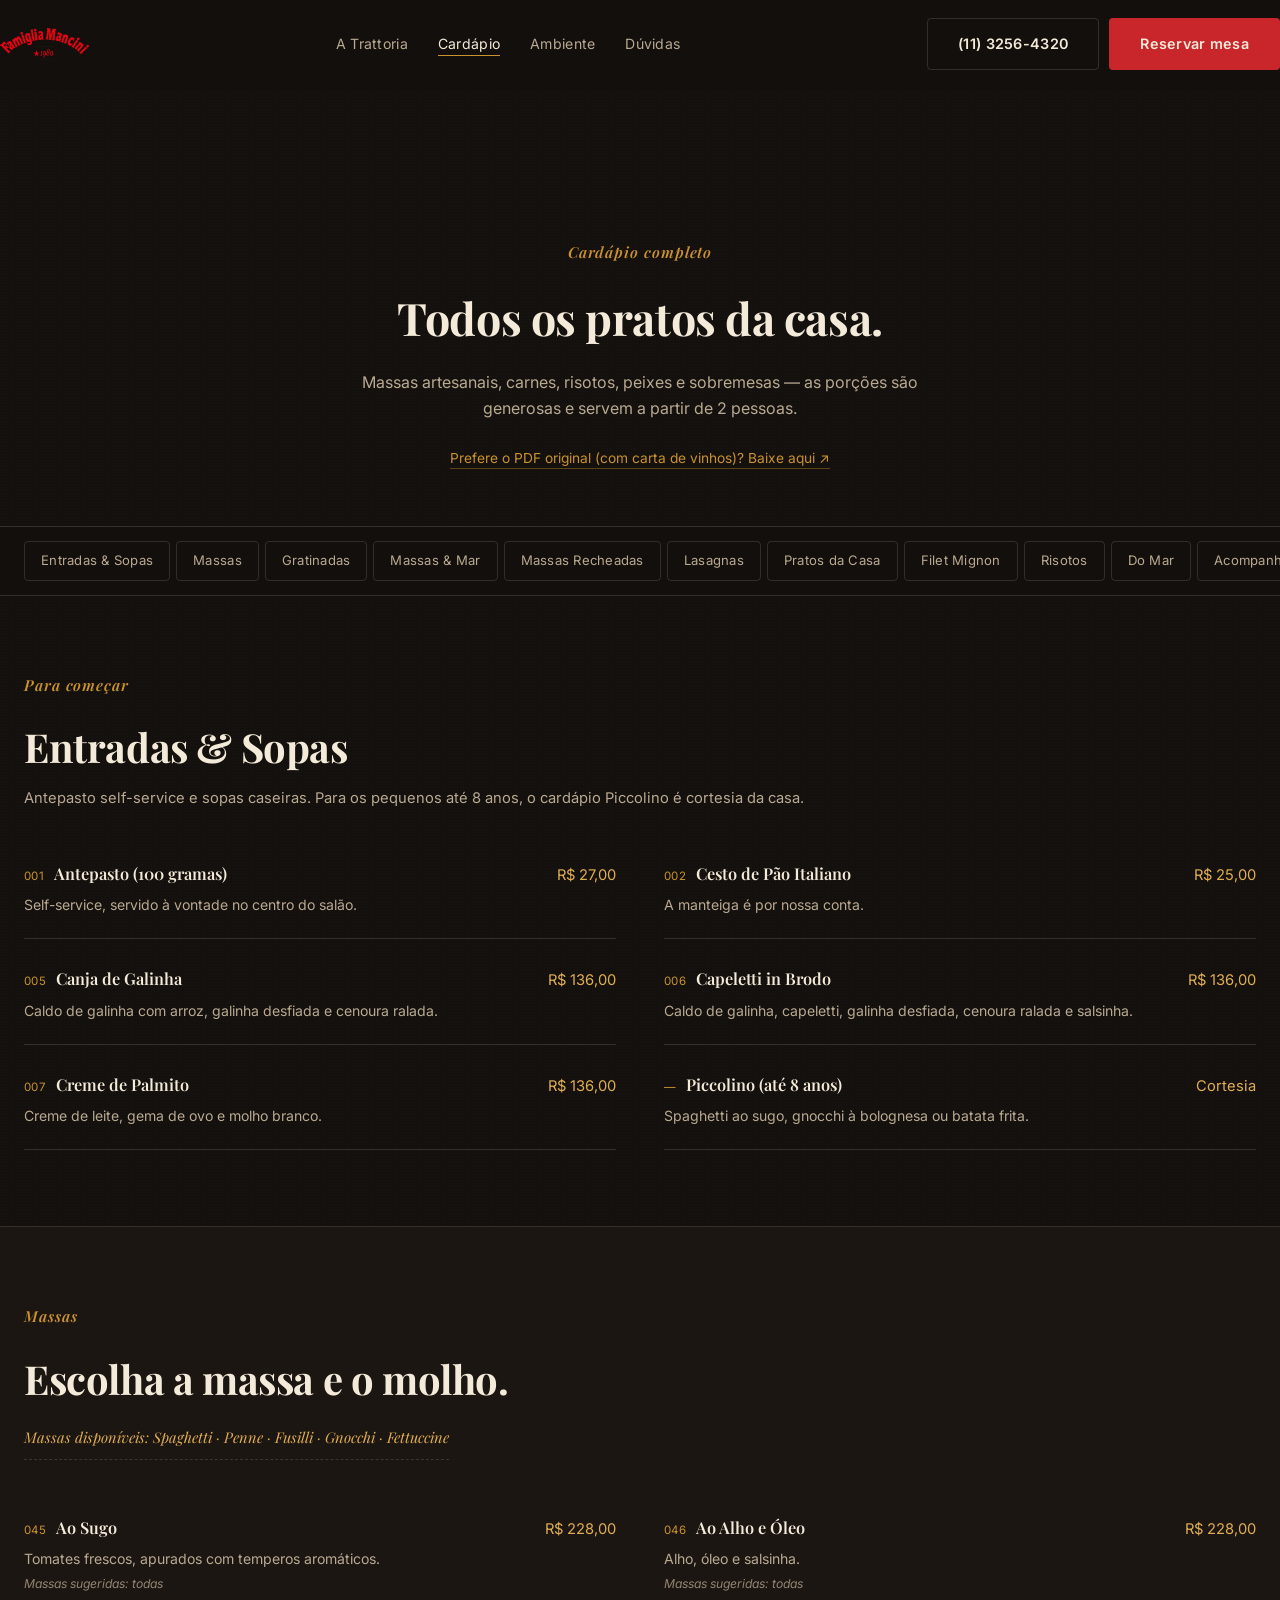
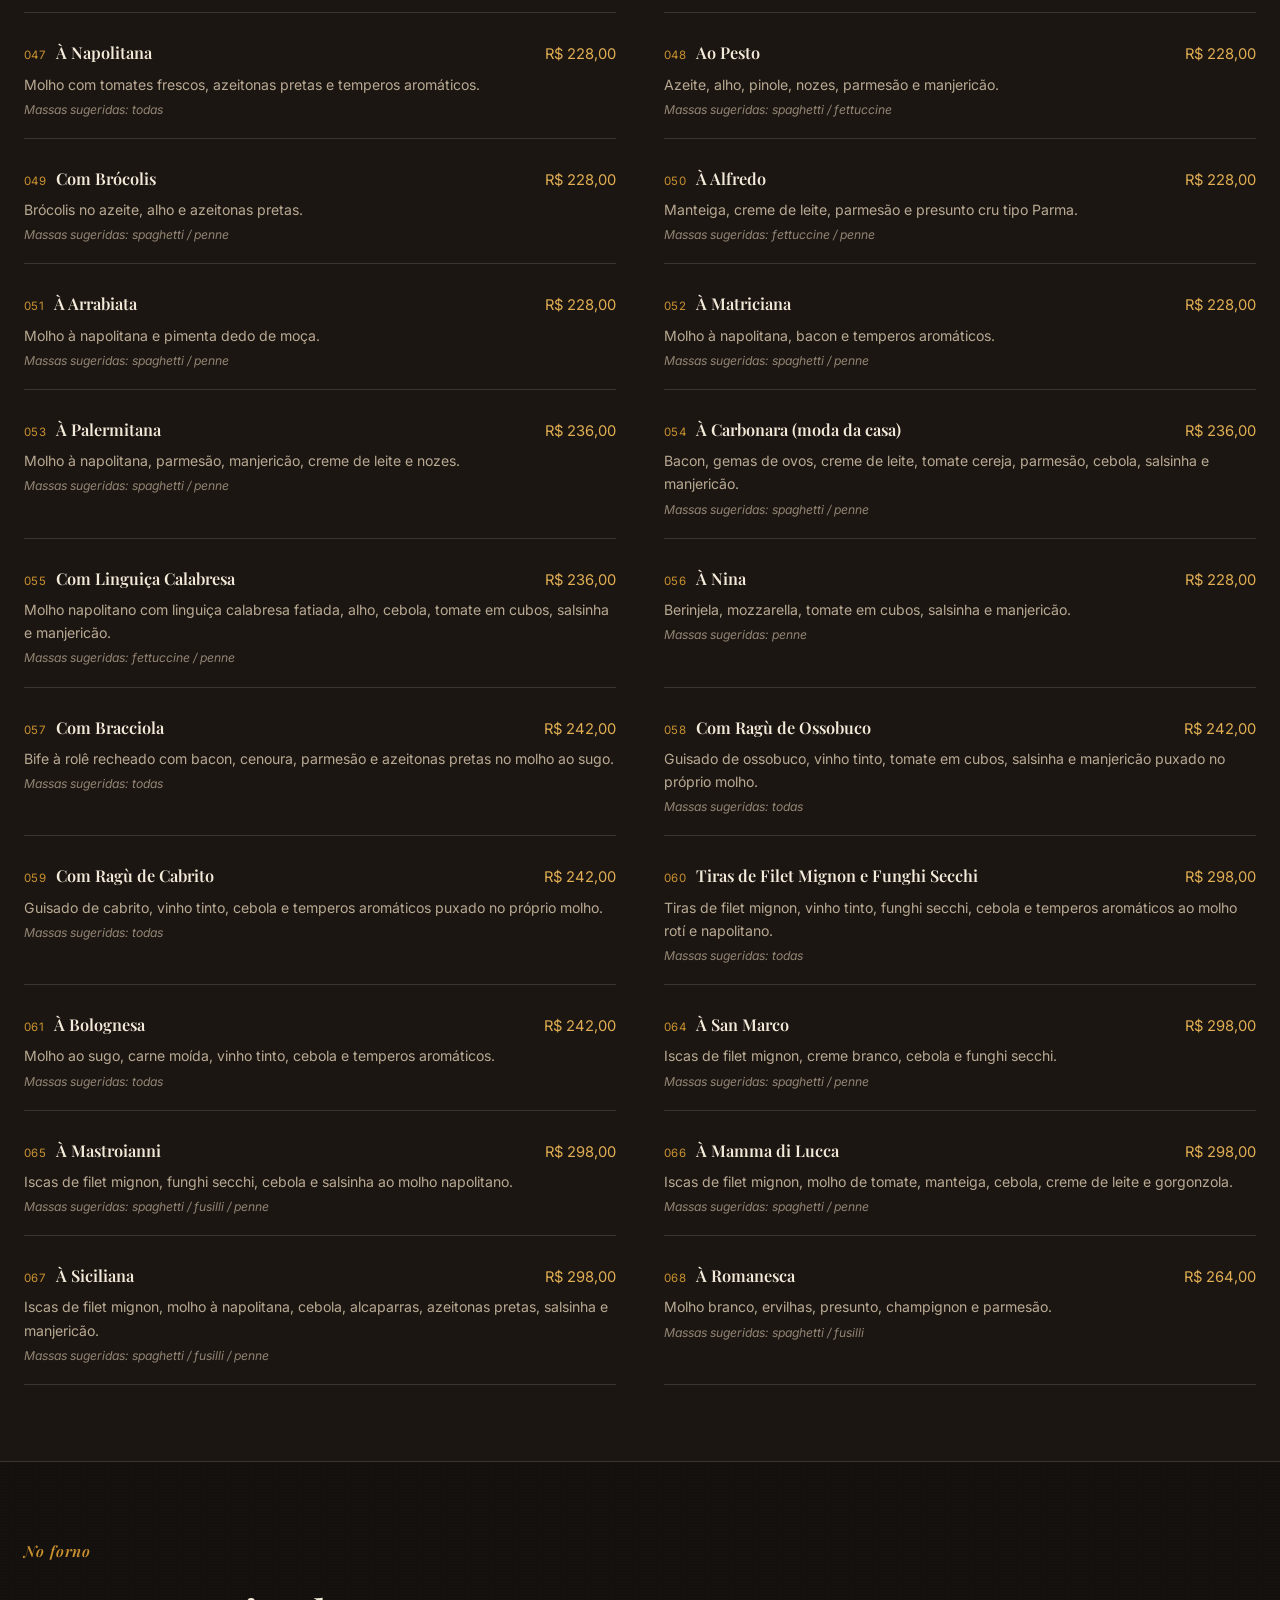
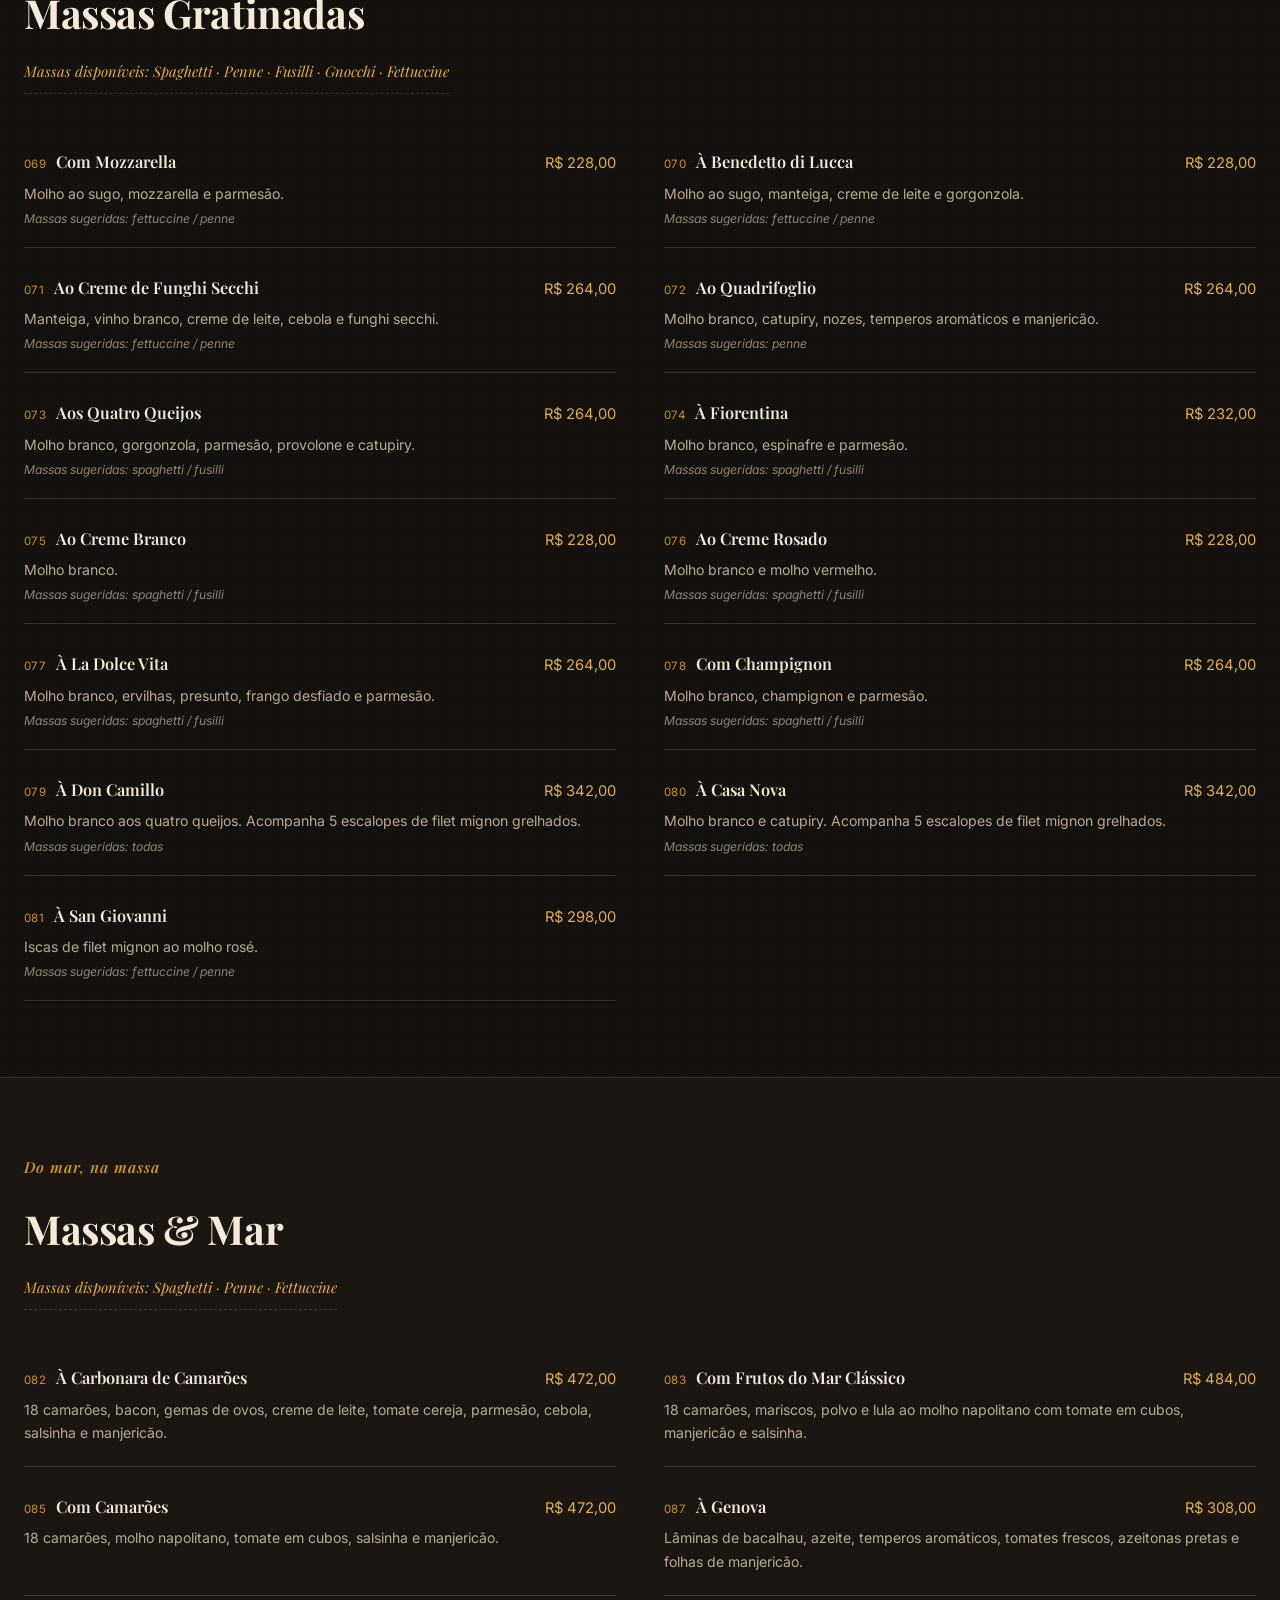
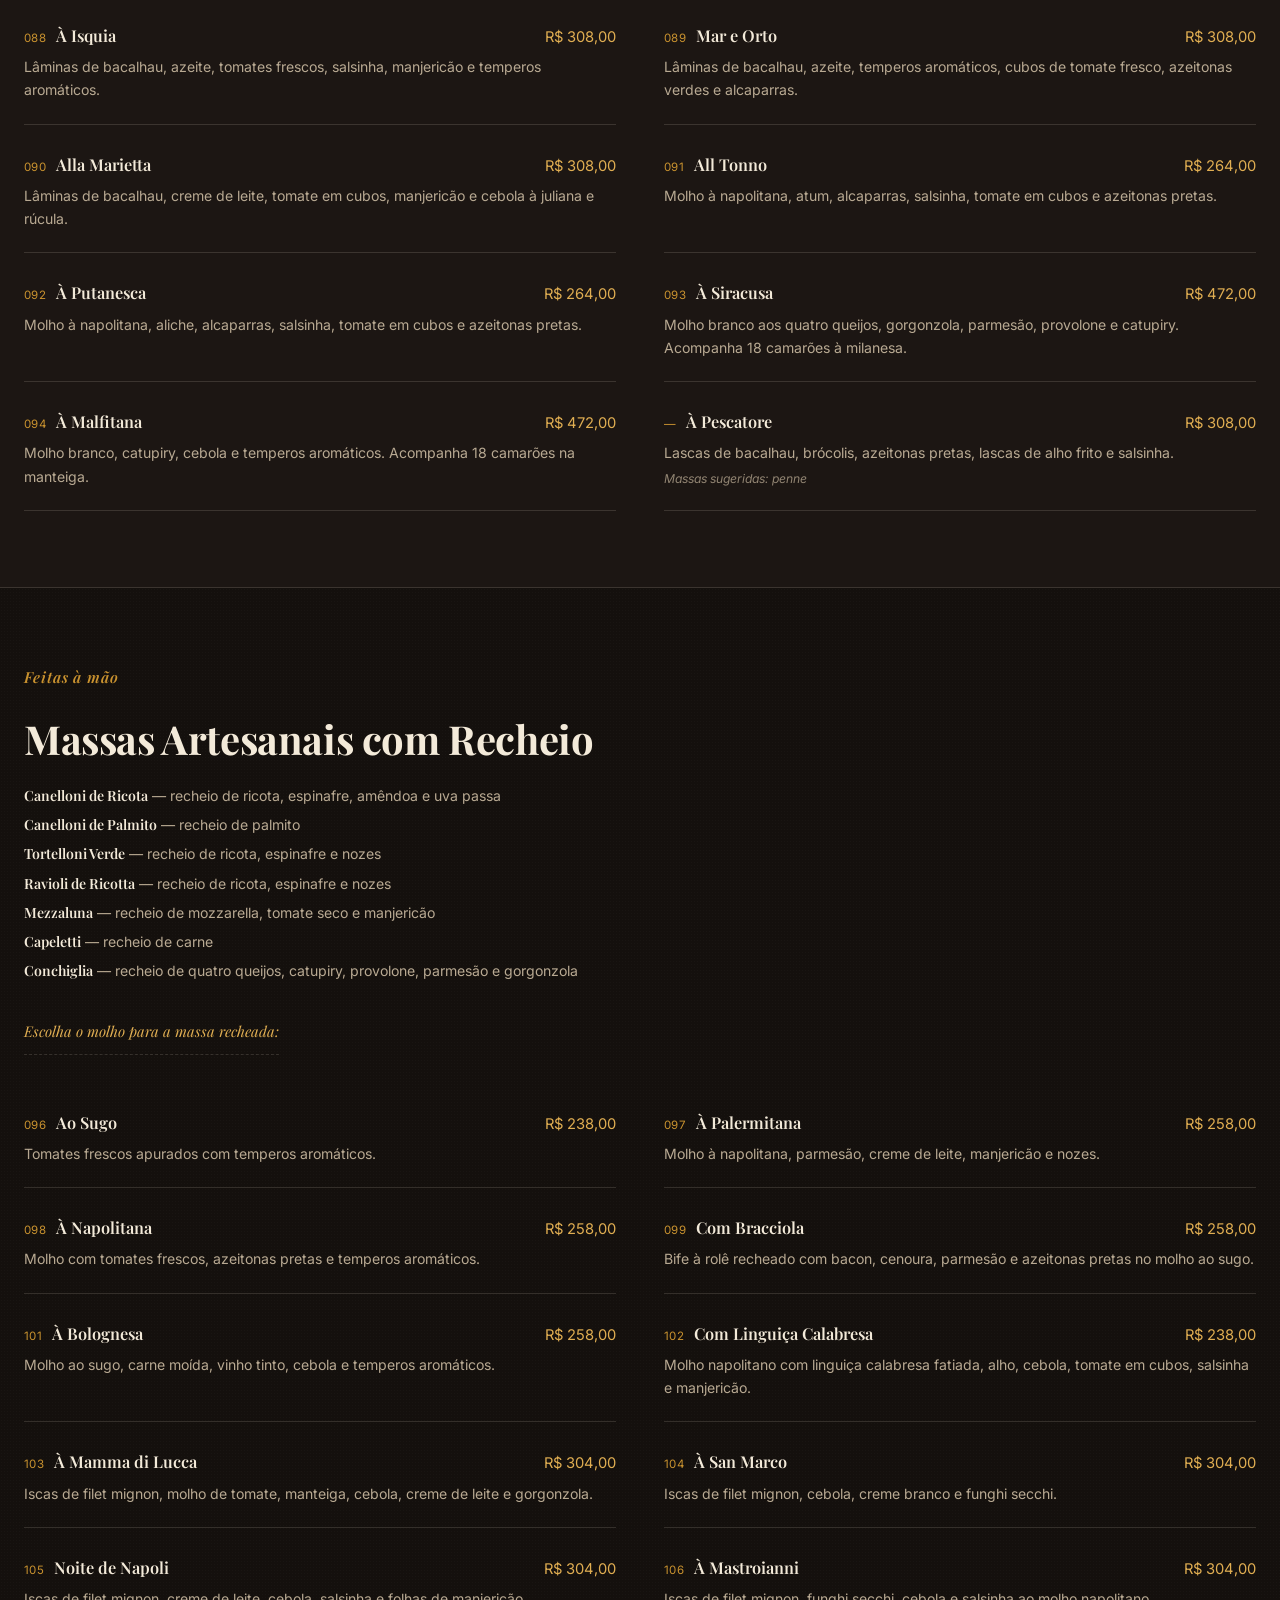
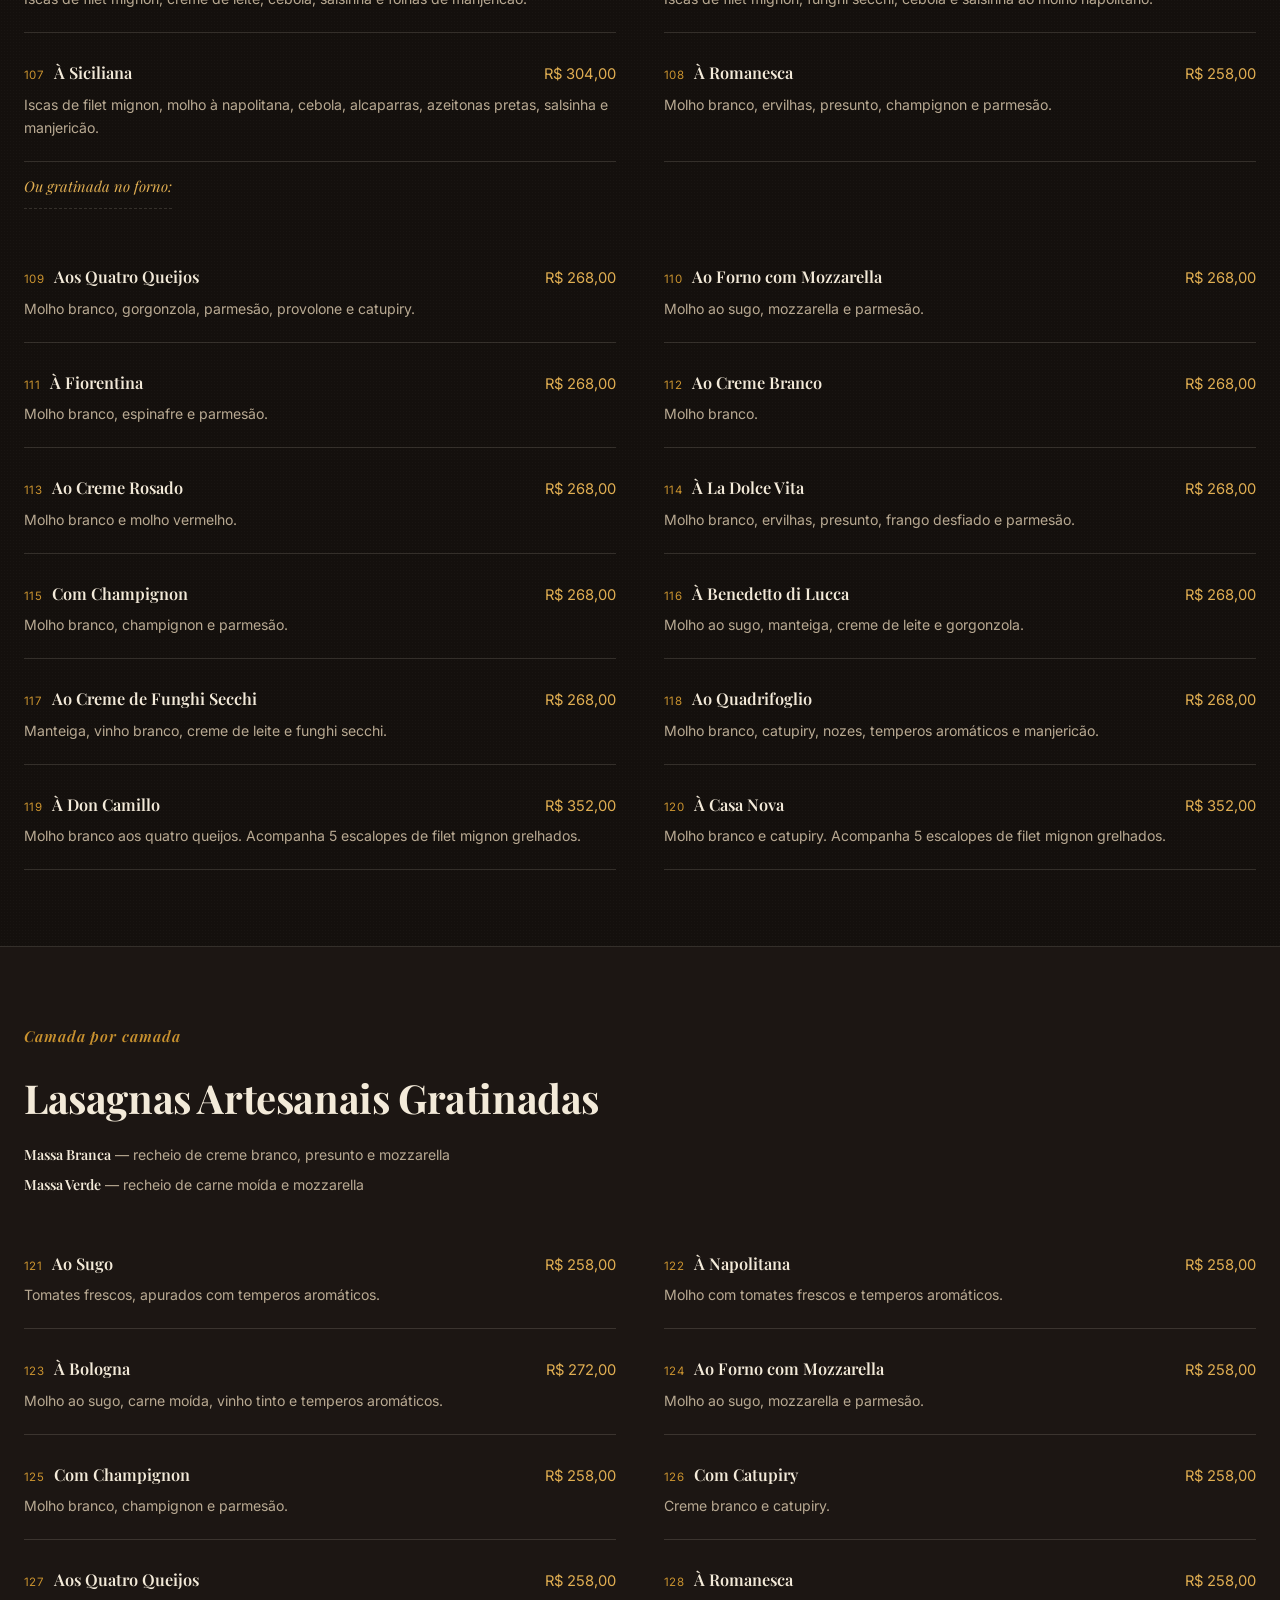
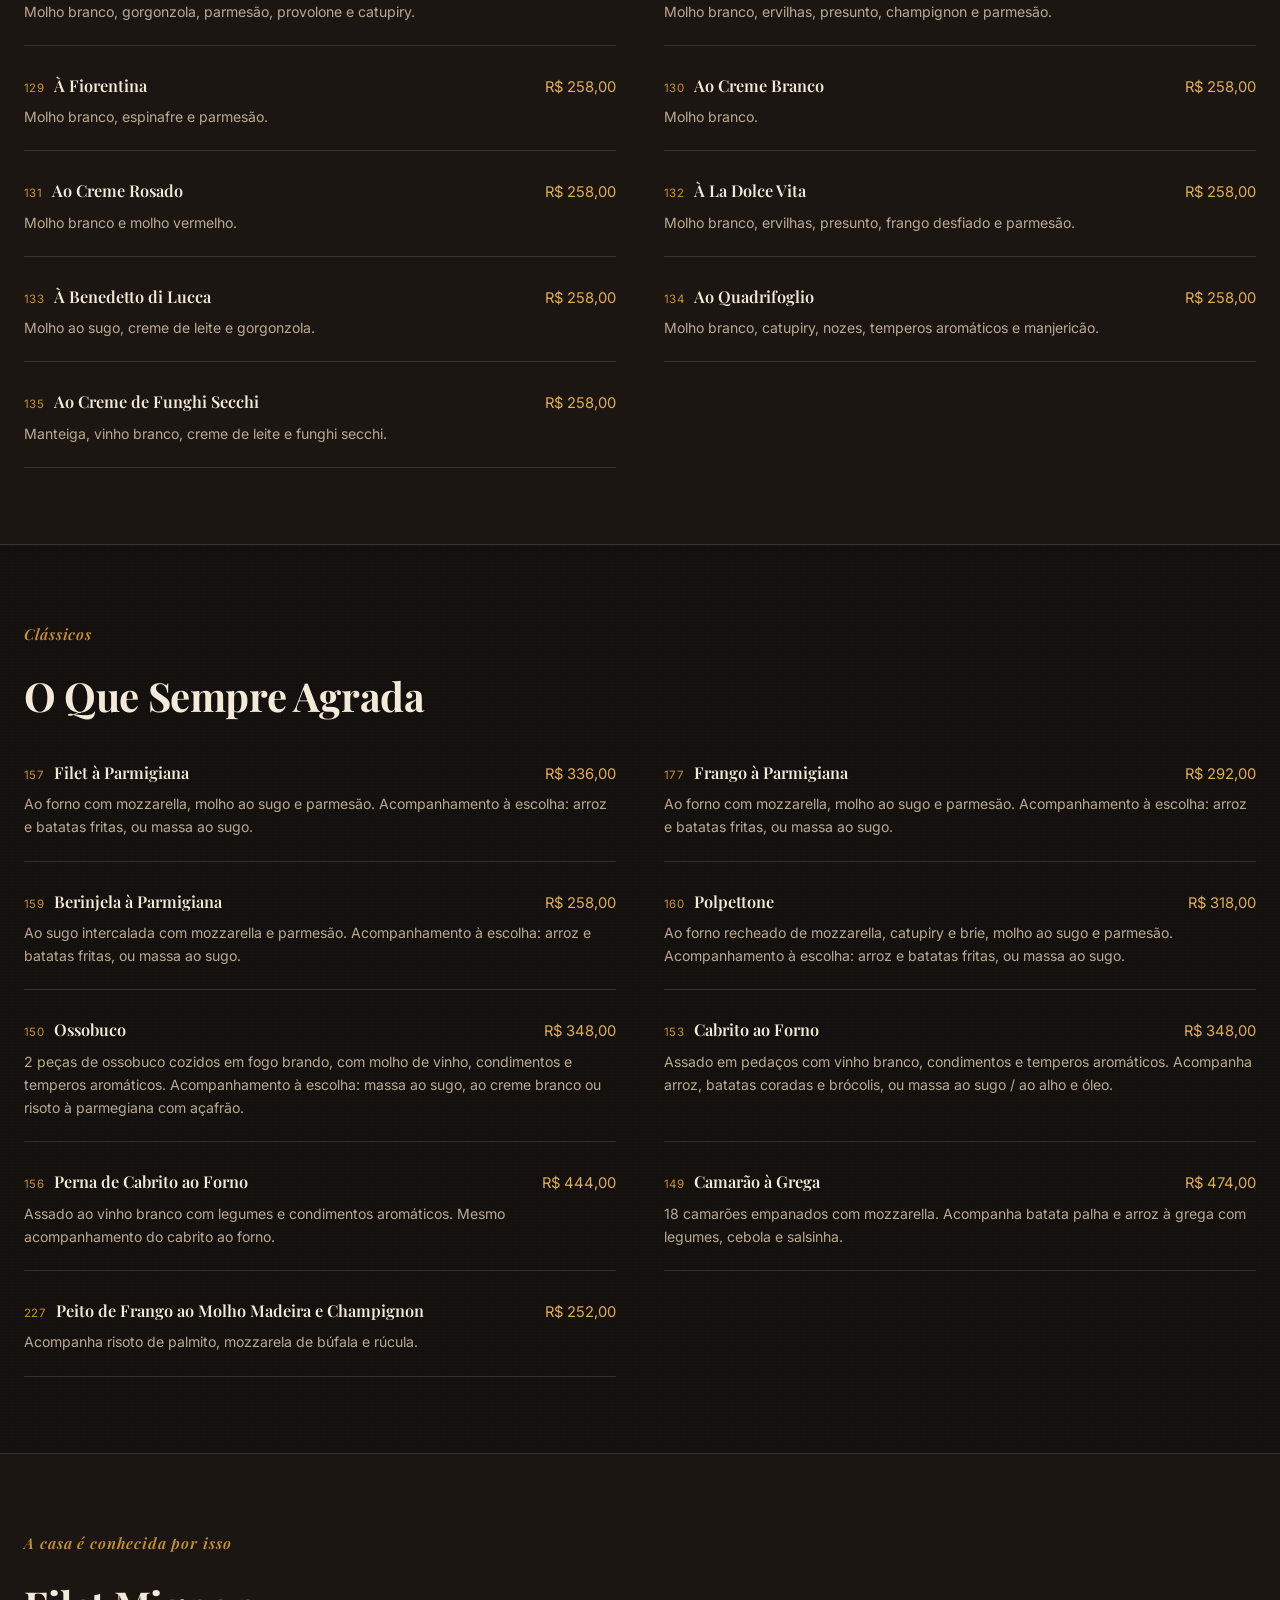
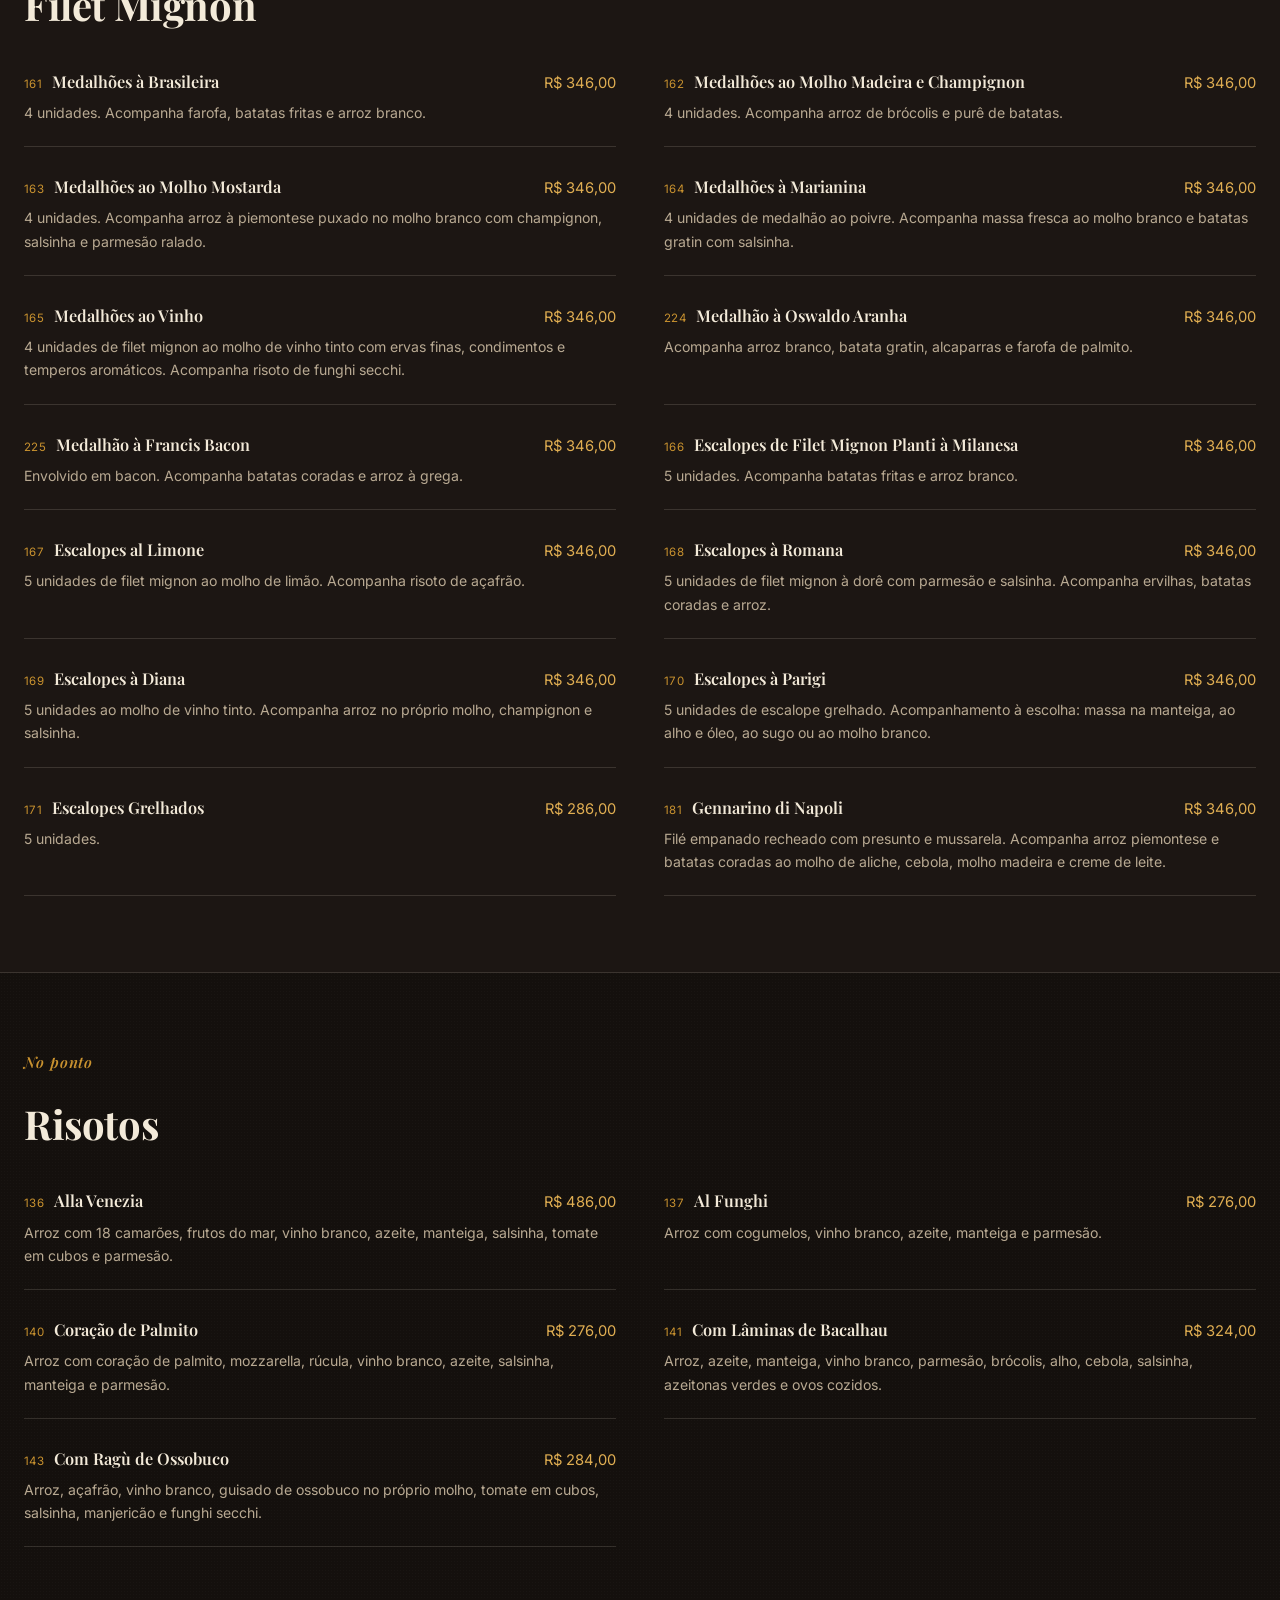
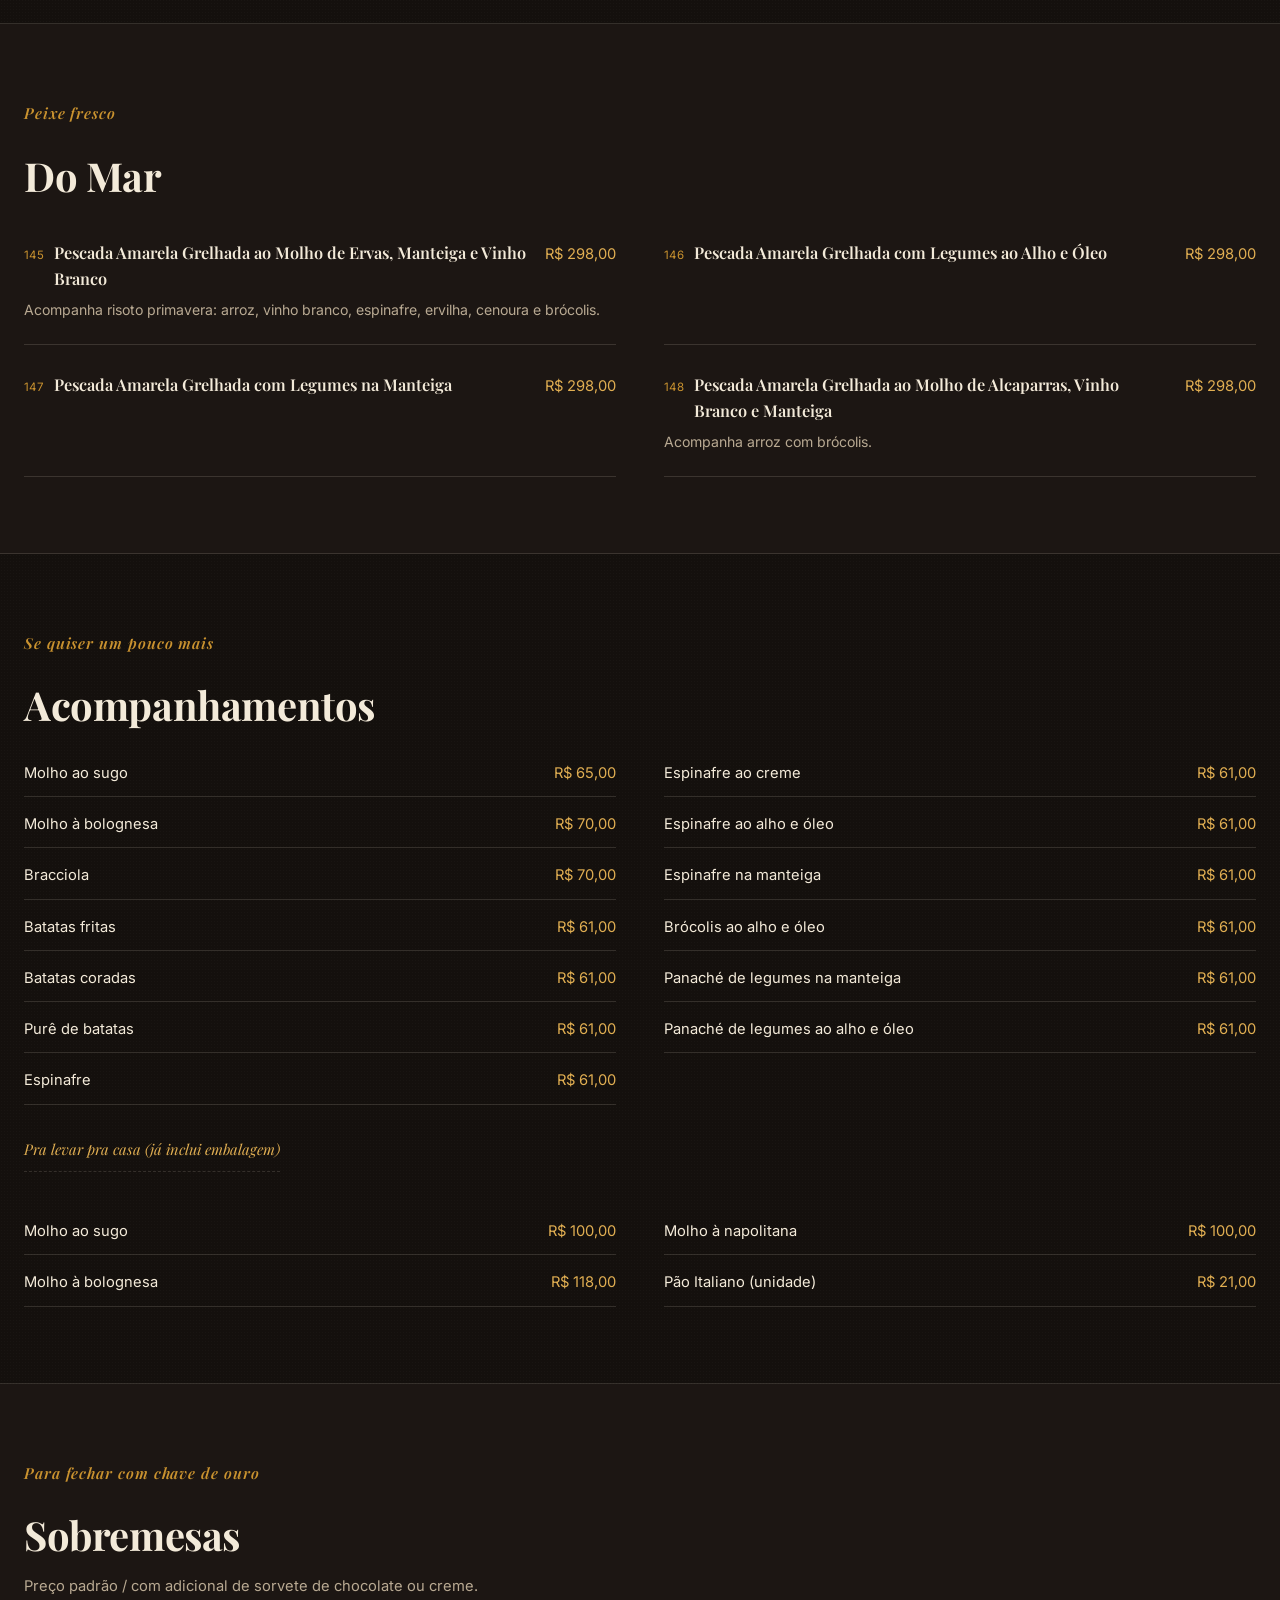
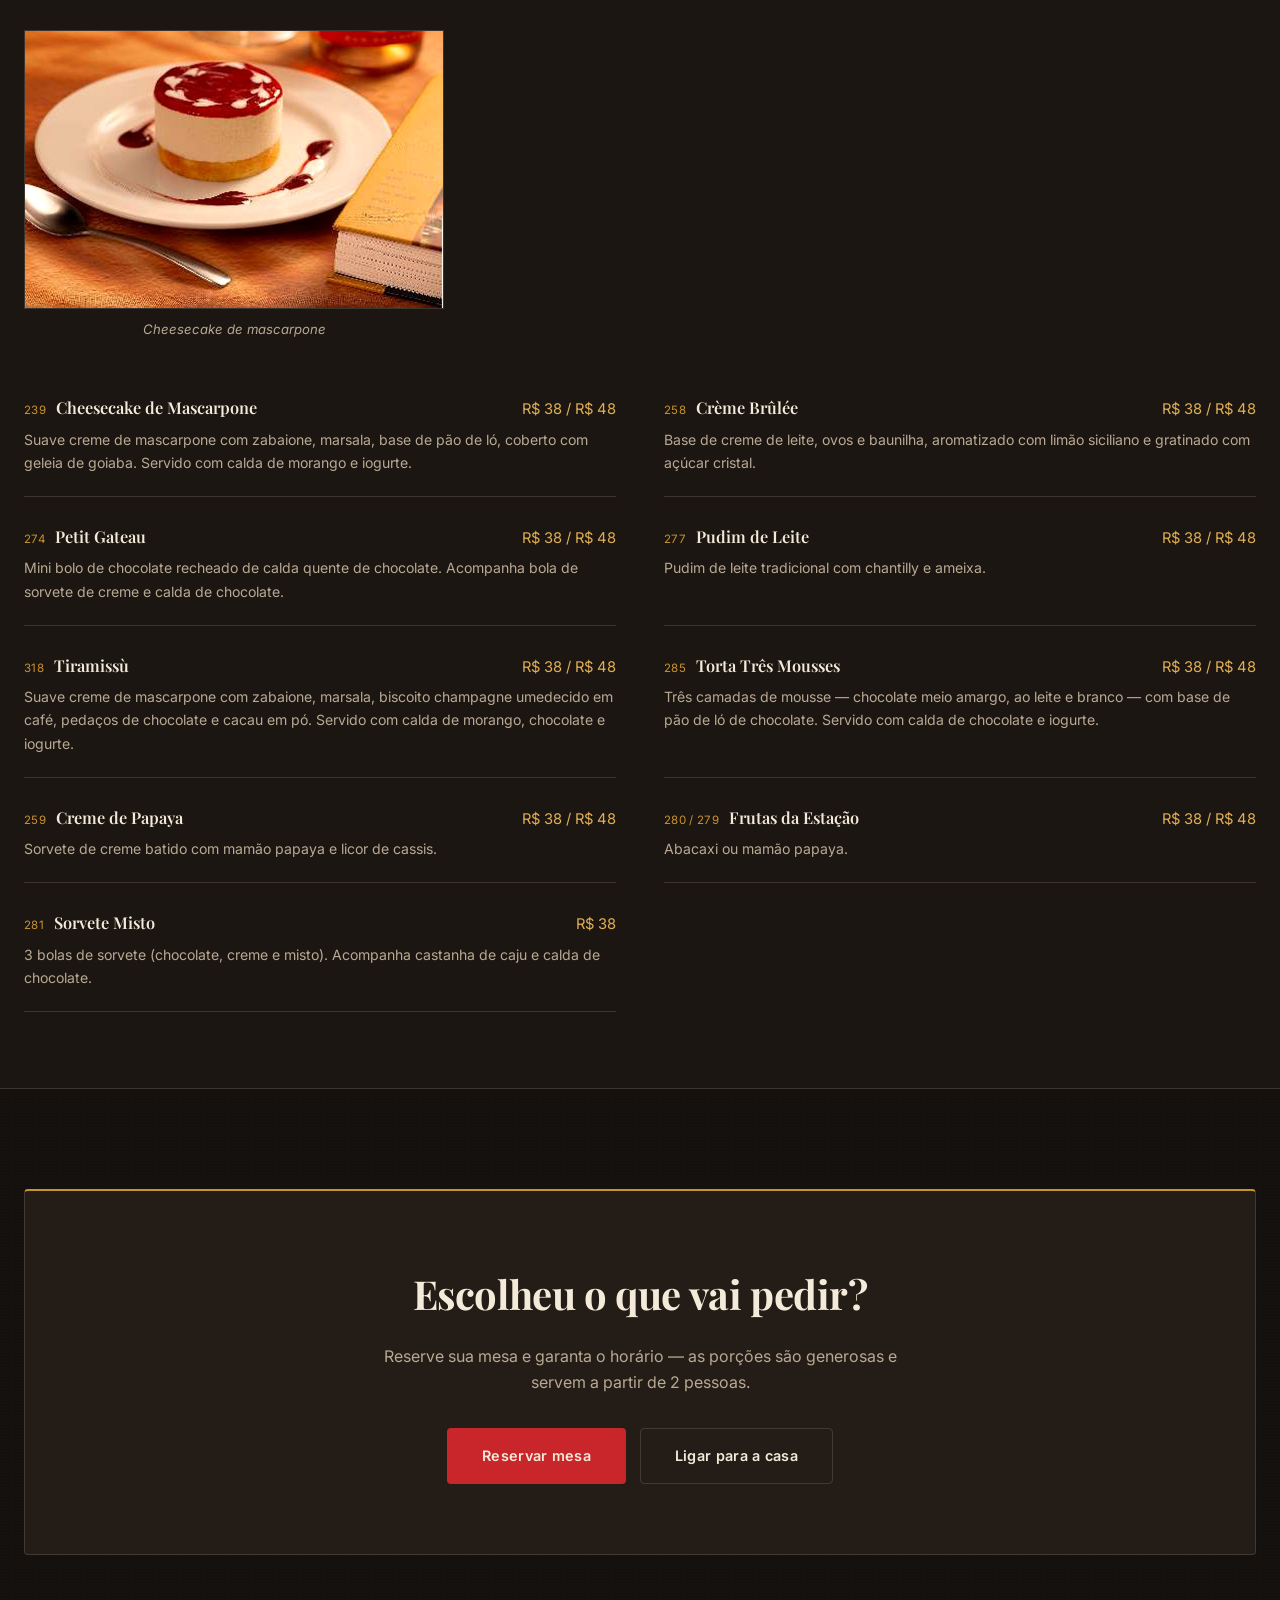
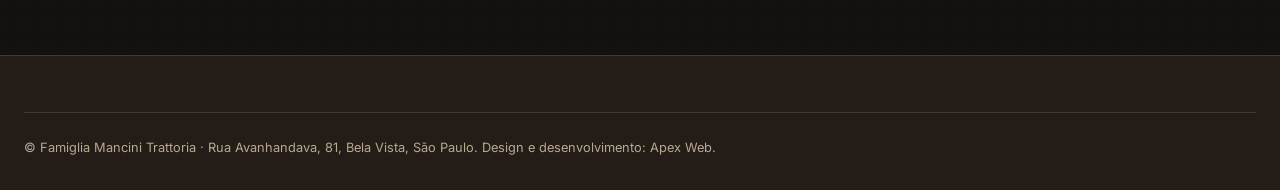
==== cardapio.html @ 5799b2df "Publica site da Famiglia Mancini Trattoria" ====
<!DOCTYPE html>
<html lang="pt-BR">
<head>
<meta charset="UTF-8">
<meta name="viewport" content="width=device-width, initial-scale=1.0">
<title>Cardápio — Famiglia Mancini Trattoria</title>
<meta name="description" content="Cardápio completo da Famiglia Mancini Trattoria: entradas, massas, carnes, risotos, peixes e sobremesas.">
<link rel="preconnect" href="https://fonts.googleapis.com">
<link rel="preconnect" href="https://fonts.gstatic.com" crossorigin>
<link href="https://fonts.googleapis.com/css2?family=Playfair+Display:ital,wght@0,600;0,700;1,500;1,600&family=Inter:wght@400;500;600&display=swap" rel="stylesheet">
<link rel="stylesheet" href="styles.css">
</head>
<body>

<header class="site-header" id="site-header">
  <div class="container nav">
    <a href="index.html"><img src="assets/img/logo-wordmark.png" alt="Famiglia Mancini" class="logo-wordmark"></a>
    <ul class="nav-links">
      <li><a href="index.html#trattoria">A Trattoria</a></li>
      <li><a href="cardapio.html" class="active">Cardápio</a></li>
      <li><a href="index.html#ambiente">Ambiente</a></li>
      <li><a href="index.html#duvidas">Dúvidas</a></li>
    </ul>
    <div class="nav-actions">
      <a href="tel:+551132564320" class="btn btn-ghost">(11) 3256-4320</a>
      <a href="index.html#reservas" class="btn btn-primary">Reservar mesa</a>
    </div>
  </div>
</header>

<main>

  <section class="menu-hero">
    <div class="container">
      <span class="eyebrow">Cardápio completo</span>
      <h1>Todos os pratos da casa.</h1>
      <p>Massas artesanais, carnes, risotos, peixes e sobremesas — as porções são generosas e servem a partir de 2 pessoas.</p>
      <a href="https://cdn.me-qr.com/pdf/12607344.pdf?time=1712690862" target="_blank" rel="noopener" class="menu-pdf-link">Prefere o PDF original (com carta de vinhos)? Baixe aqui ↗</a>
    </div>
  </section>

  <nav class="menu-subnav" aria-label="Categorias do cardápio">
    <div class="menu-subnav-inner">
      <a href="#entradas">Entradas &amp; Sopas</a>
      <a href="#massas">Massas</a>
      <a href="#massas-gratinadas">Gratinadas</a>
      <a href="#massas-mar">Massas &amp; Mar</a>
      <a href="#recheadas">Massas Recheadas</a>
      <a href="#lasagnas">Lasagnas</a>
      <a href="#pratos-da-casa">Pratos da Casa</a>
      <a href="#filet-mignon">Filet Mignon</a>
      <a href="#risotos">Risotos</a>
      <a href="#do-mar">Do Mar</a>
      <a href="#acompanhamentos">Acompanhamentos</a>
      <a href="#sobremesas">Sobremesas</a>
    </div>
  </nav>

  <section id="entradas" class="menu-category">
    <div class="container">
      <div class="menu-category-head">
        <span class="eyebrow">Para começar</span>
        <h2>Entradas &amp; Sopas</h2>
        <p class="menu-category-sub">Antepasto self-service e sopas caseiras. Para os pequenos até 8 anos, o cardápio Piccolino é cortesia da casa.</p>
      </div>
      <div class="menu-grid">
        <div class="menu-item">
          <div class="menu-item-head"><span class="menu-item-num">001</span><h4>Antepasto (100 gramas)</h4><span class="menu-item-price">R$ 27,00</span></div>
          <p class="menu-item-desc">Self-service, servido à vontade no centro do salão.</p>
        </div>
        <div class="menu-item">
          <div class="menu-item-head"><span class="menu-item-num">002</span><h4>Cesto de Pão Italiano</h4><span class="menu-item-price">R$ 25,00</span></div>
          <p class="menu-item-desc">A manteiga é por nossa conta.</p>
        </div>
        <div class="menu-item">
          <div class="menu-item-head"><span class="menu-item-num">005</span><h4>Canja de Galinha</h4><span class="menu-item-price">R$ 136,00</span></div>
          <p class="menu-item-desc">Caldo de galinha com arroz, galinha desfiada e cenoura ralada.</p>
        </div>
        <div class="menu-item">
          <div class="menu-item-head"><span class="menu-item-num">006</span><h4>Capeletti in Brodo</h4><span class="menu-item-price">R$ 136,00</span></div>
          <p class="menu-item-desc">Caldo de galinha, capeletti, galinha desfiada, cenoura ralada e salsinha.</p>
        </div>
        <div class="menu-item">
          <div class="menu-item-head"><span class="menu-item-num">007</span><h4>Creme de Palmito</h4><span class="menu-item-price">R$ 136,00</span></div>
          <p class="menu-item-desc">Creme de leite, gema de ovo e molho branco.</p>
        </div>
        <div class="menu-item">
          <div class="menu-item-head"><span class="menu-item-num">—</span><h4>Piccolino (até 8 anos)</h4><span class="menu-item-price">Cortesia</span></div>
          <p class="menu-item-desc">Spaghetti ao sugo, gnocchi à bolognesa ou batata frita.</p>
        </div>
      </div>
    </div>
  </section>

  <section id="massas" class="menu-category">
    <div class="container">
      <div class="menu-category-head">
        <span class="eyebrow">Massas</span>
        <h2>Escolha a massa e o molho.</h2>
      </div>
      <span class="menu-note">Massas disponíveis: Spaghetti · Penne · Fusilli · Gnocchi · Fettuccine</span>
      <div class="menu-grid">
        <div class="menu-item"><div class="menu-item-head"><span class="menu-item-num">045</span><h4>Ao Sugo</h4><span class="menu-item-price">R$ 228,00</span></div><p class="menu-item-desc">Tomates frescos, apurados com temperos aromáticos.</p><p class="menu-item-tag">Massas sugeridas: todas</p></div>
        <div class="menu-item"><div class="menu-item-head"><span class="menu-item-num">046</span><h4>Ao Alho e Óleo</h4><span class="menu-item-price">R$ 228,00</span></div><p class="menu-item-desc">Alho, óleo e salsinha.</p><p class="menu-item-tag">Massas sugeridas: todas</p></div>
        <div class="menu-item"><div class="menu-item-head"><span class="menu-item-num">047</span><h4>À Napolitana</h4><span class="menu-item-price">R$ 228,00</span></div><p class="menu-item-desc">Molho com tomates frescos, azeitonas pretas e temperos aromáticos.</p><p class="menu-item-tag">Massas sugeridas: todas</p></div>
        <div class="menu-item"><div class="menu-item-head"><span class="menu-item-num">048</span><h4>Ao Pesto</h4><span class="menu-item-price">R$ 228,00</span></div><p class="menu-item-desc">Azeite, alho, pinole, nozes, parmesão e manjericão.</p><p class="menu-item-tag">Massas sugeridas: spaghetti / fettuccine</p></div>
        <div class="menu-item"><div class="menu-item-head"><span class="menu-item-num">049</span><h4>Com Brócolis</h4><span class="menu-item-price">R$ 228,00</span></div><p class="menu-item-desc">Brócolis no azeite, alho e azeitonas pretas.</p><p class="menu-item-tag">Massas sugeridas: spaghetti / penne</p></div>
        <div class="menu-item"><div class="menu-item-head"><span class="menu-item-num">050</span><h4>À Alfredo</h4><span class="menu-item-price">R$ 228,00</span></div><p class="menu-item-desc">Manteiga, creme de leite, parmesão e presunto cru tipo Parma.</p><p class="menu-item-tag">Massas sugeridas: fettuccine / penne</p></div>
        <div class="menu-item"><div class="menu-item-head"><span class="menu-item-num">051</span><h4>À Arrabiata</h4><span class="menu-item-price">R$ 228,00</span></div><p class="menu-item-desc">Molho à napolitana e pimenta dedo de moça.</p><p class="menu-item-tag">Massas sugeridas: spaghetti / penne</p></div>
        <div class="menu-item"><div class="menu-item-head"><span class="menu-item-num">052</span><h4>À Matriciana</h4><span class="menu-item-price">R$ 228,00</span></div><p class="menu-item-desc">Molho à napolitana, bacon e temperos aromáticos.</p><p class="menu-item-tag">Massas sugeridas: spaghetti / penne</p></div>
        <div class="menu-item"><div class="menu-item-head"><span class="menu-item-num">053</span><h4>À Palermitana</h4><span class="menu-item-price">R$ 236,00</span></div><p class="menu-item-desc">Molho à napolitana, parmesão, manjericão, creme de leite e nozes.</p><p class="menu-item-tag">Massas sugeridas: spaghetti / penne</p></div>
        <div class="menu-item"><div class="menu-item-head"><span class="menu-item-num">054</span><h4>À Carbonara (moda da casa)</h4><span class="menu-item-price">R$ 236,00</span></div><p class="menu-item-desc">Bacon, gemas de ovos, creme de leite, tomate cereja, parmesão, cebola, salsinha e manjericão.</p><p class="menu-item-tag">Massas sugeridas: spaghetti / penne</p></div>
        <div class="menu-item"><div class="menu-item-head"><span class="menu-item-num">055</span><h4>Com Linguiça Calabresa</h4><span class="menu-item-price">R$ 236,00</span></div><p class="menu-item-desc">Molho napolitano com linguiça calabresa fatiada, alho, cebola, tomate em cubos, salsinha e manjericão.</p><p class="menu-item-tag">Massas sugeridas: fettuccine / penne</p></div>
        <div class="menu-item"><div class="menu-item-head"><span class="menu-item-num">056</span><h4>À Nina</h4><span class="menu-item-price">R$ 228,00</span></div><p class="menu-item-desc">Berinjela, mozzarella, tomate em cubos, salsinha e manjericão.</p><p class="menu-item-tag">Massas sugeridas: penne</p></div>
        <div class="menu-item"><div class="menu-item-head"><span class="menu-item-num">057</span><h4>Com Bracciola</h4><span class="menu-item-price">R$ 242,00</span></div><p class="menu-item-desc">Bife à rolê recheado com bacon, cenoura, parmesão e azeitonas pretas no molho ao sugo.</p><p class="menu-item-tag">Massas sugeridas: todas</p></div>
        <div class="menu-item"><div class="menu-item-head"><span class="menu-item-num">058</span><h4>Com Ragù de Ossobuco</h4><span class="menu-item-price">R$ 242,00</span></div><p class="menu-item-desc">Guisado de ossobuco, vinho tinto, tomate em cubos, salsinha e manjericão puxado no próprio molho.</p><p class="menu-item-tag">Massas sugeridas: todas</p></div>
        <div class="menu-item"><div class="menu-item-head"><span class="menu-item-num">059</span><h4>Com Ragù de Cabrito</h4><span class="menu-item-price">R$ 242,00</span></div><p class="menu-item-desc">Guisado de cabrito, vinho tinto, cebola e temperos aromáticos puxado no próprio molho.</p><p class="menu-item-tag">Massas sugeridas: todas</p></div>
        <div class="menu-item"><div class="menu-item-head"><span class="menu-item-num">060</span><h4>Tiras de Filet Mignon e Funghi Secchi</h4><span class="menu-item-price">R$ 298,00</span></div><p class="menu-item-desc">Tiras de filet mignon, vinho tinto, funghi secchi, cebola e temperos aromáticos ao molho rotí e napolitano.</p><p class="menu-item-tag">Massas sugeridas: todas</p></div>
        <div class="menu-item"><div class="menu-item-head"><span class="menu-item-num">061</span><h4>À Bolognesa</h4><span class="menu-item-price">R$ 242,00</span></div><p class="menu-item-desc">Molho ao sugo, carne moída, vinho tinto, cebola e temperos aromáticos.</p><p class="menu-item-tag">Massas sugeridas: todas</p></div>
        <div class="menu-item"><div class="menu-item-head"><span class="menu-item-num">064</span><h4>À San Marco</h4><span class="menu-item-price">R$ 298,00</span></div><p class="menu-item-desc">Iscas de filet mignon, creme branco, cebola e funghi secchi.</p><p class="menu-item-tag">Massas sugeridas: spaghetti / penne</p></div>
        <div class="menu-item"><div class="menu-item-head"><span class="menu-item-num">065</span><h4>À Mastroianni</h4><span class="menu-item-price">R$ 298,00</span></div><p class="menu-item-desc">Iscas de filet mignon, funghi secchi, cebola e salsinha ao molho napolitano.</p><p class="menu-item-tag">Massas sugeridas: spaghetti / fusilli / penne</p></div>
        <div class="menu-item"><div class="menu-item-head"><span class="menu-item-num">066</span><h4>À Mamma di Lucca</h4><span class="menu-item-price">R$ 298,00</span></div><p class="menu-item-desc">Iscas de filet mignon, molho de tomate, manteiga, cebola, creme de leite e gorgonzola.</p><p class="menu-item-tag">Massas sugeridas: spaghetti / penne</p></div>
        <div class="menu-item"><div class="menu-item-head"><span class="menu-item-num">067</span><h4>À Siciliana</h4><span class="menu-item-price">R$ 298,00</span></div><p class="menu-item-desc">Iscas de filet mignon, molho à napolitana, cebola, alcaparras, azeitonas pretas, salsinha e manjericão.</p><p class="menu-item-tag">Massas sugeridas: spaghetti / fusilli / penne</p></div>
        <div class="menu-item"><div class="menu-item-head"><span class="menu-item-num">068</span><h4>À Romanesca</h4><span class="menu-item-price">R$ 264,00</span></div><p class="menu-item-desc">Molho branco, ervilhas, presunto, champignon e parmesão.</p><p class="menu-item-tag">Massas sugeridas: spaghetti / fusilli</p></div>
      </div>
    </div>
  </section>

  <section id="massas-gratinadas" class="menu-category">
    <div class="container">
      <div class="menu-category-head">
        <span class="eyebrow">No forno</span>
        <h2>Massas Gratinadas</h2>
      </div>
      <span class="menu-note">Massas disponíveis: Spaghetti · Penne · Fusilli · Gnocchi · Fettuccine</span>
      <div class="menu-grid">
        <div class="menu-item"><div class="menu-item-head"><span class="menu-item-num">069</span><h4>Com Mozzarella</h4><span class="menu-item-price">R$ 228,00</span></div><p class="menu-item-desc">Molho ao sugo, mozzarella e parmesão.</p><p class="menu-item-tag">Massas sugeridas: fettuccine / penne</p></div>
        <div class="menu-item"><div class="menu-item-head"><span class="menu-item-num">070</span><h4>À Benedetto di Lucca</h4><span class="menu-item-price">R$ 228,00</span></div><p class="menu-item-desc">Molho ao sugo, manteiga, creme de leite e gorgonzola.</p><p class="menu-item-tag">Massas sugeridas: fettuccine / penne</p></div>
        <div class="menu-item"><div class="menu-item-head"><span class="menu-item-num">071</span><h4>Ao Creme de Funghi Secchi</h4><span class="menu-item-price">R$ 264,00</span></div><p class="menu-item-desc">Manteiga, vinho branco, creme de leite, cebola e funghi secchi.</p><p class="menu-item-tag">Massas sugeridas: fettuccine / penne</p></div>
        <div class="menu-item"><div class="menu-item-head"><span class="menu-item-num">072</span><h4>Ao Quadrifoglio</h4><span class="menu-item-price">R$ 264,00</span></div><p class="menu-item-desc">Molho branco, catupiry, nozes, temperos aromáticos e manjericão.</p><p class="menu-item-tag">Massas sugeridas: penne</p></div>
        <div class="menu-item"><div class="menu-item-head"><span class="menu-item-num">073</span><h4>Aos Quatro Queijos</h4><span class="menu-item-price">R$ 264,00</span></div><p class="menu-item-desc">Molho branco, gorgonzola, parmesão, provolone e catupiry.</p><p class="menu-item-tag">Massas sugeridas: spaghetti / fusilli</p></div>
        <div class="menu-item"><div class="menu-item-head"><span class="menu-item-num">074</span><h4>À Fiorentina</h4><span class="menu-item-price">R$ 232,00</span></div><p class="menu-item-desc">Molho branco, espinafre e parmesão.</p><p class="menu-item-tag">Massas sugeridas: spaghetti / fusilli</p></div>
        <div class="menu-item"><div class="menu-item-head"><span class="menu-item-num">075</span><h4>Ao Creme Branco</h4><span class="menu-item-price">R$ 228,00</span></div><p class="menu-item-desc">Molho branco.</p><p class="menu-item-tag">Massas sugeridas: spaghetti / fusilli</p></div>
        <div class="menu-item"><div class="menu-item-head"><span class="menu-item-num">076</span><h4>Ao Creme Rosado</h4><span class="menu-item-price">R$ 228,00</span></div><p class="menu-item-desc">Molho branco e molho vermelho.</p><p class="menu-item-tag">Massas sugeridas: spaghetti / fusilli</p></div>
        <div class="menu-item"><div class="menu-item-head"><span class="menu-item-num">077</span><h4>À La Dolce Vita</h4><span class="menu-item-price">R$ 264,00</span></div><p class="menu-item-desc">Molho branco, ervilhas, presunto, frango desfiado e parmesão.</p><p class="menu-item-tag">Massas sugeridas: spaghetti / fusilli</p></div>
        <div class="menu-item"><div class="menu-item-head"><span class="menu-item-num">078</span><h4>Com Champignon</h4><span class="menu-item-price">R$ 264,00</span></div><p class="menu-item-desc">Molho branco, champignon e parmesão.</p><p class="menu-item-tag">Massas sugeridas: spaghetti / fusilli</p></div>
        <div class="menu-item"><div class="menu-item-head"><span class="menu-item-num">079</span><h4>À Don Camillo</h4><span class="menu-item-price">R$ 342,00</span></div><p class="menu-item-desc">Molho branco aos quatro queijos. Acompanha 5 escalopes de filet mignon grelhados.</p><p class="menu-item-tag">Massas sugeridas: todas</p></div>
        <div class="menu-item"><div class="menu-item-head"><span class="menu-item-num">080</span><h4>À Casa Nova</h4><span class="menu-item-price">R$ 342,00</span></div><p class="menu-item-desc">Molho branco e catupiry. Acompanha 5 escalopes de filet mignon grelhados.</p><p class="menu-item-tag">Massas sugeridas: todas</p></div>
        <div class="menu-item"><div class="menu-item-head"><span class="menu-item-num">081</span><h4>À San Giovanni</h4><span class="menu-item-price">R$ 298,00</span></div><p class="menu-item-desc">Iscas de filet mignon ao molho rosé.</p><p class="menu-item-tag">Massas sugeridas: fettuccine / penne</p></div>
      </div>
    </div>
  </section>

  <section id="massas-mar" class="menu-category">
    <div class="container">
      <div class="menu-category-head">
        <span class="eyebrow">Do mar, na massa</span>
        <h2>Massas &amp; Mar</h2>
      </div>
      <span class="menu-note">Massas disponíveis: Spaghetti · Penne · Fettuccine</span>
      <div class="menu-grid">
        <div class="menu-item"><div class="menu-item-head"><span class="menu-item-num">082</span><h4>À Carbonara de Camarões</h4><span class="menu-item-price">R$ 472,00</span></div><p class="menu-item-desc">18 camarões, bacon, gemas de ovos, creme de leite, tomate cereja, parmesão, cebola, salsinha e manjericão.</p></div>
        <div class="menu-item"><div class="menu-item-head"><span class="menu-item-num">083</span><h4>Com Frutos do Mar Clássico</h4><span class="menu-item-price">R$ 484,00</span></div><p class="menu-item-desc">18 camarões, mariscos, polvo e lula ao molho napolitano com tomate em cubos, manjericão e salsinha.</p></div>
        <div class="menu-item"><div class="menu-item-head"><span class="menu-item-num">085</span><h4>Com Camarões</h4><span class="menu-item-price">R$ 472,00</span></div><p class="menu-item-desc">18 camarões, molho napolitano, tomate em cubos, salsinha e manjericão.</p></div>
        <div class="menu-item"><div class="menu-item-head"><span class="menu-item-num">087</span><h4>À Genova</h4><span class="menu-item-price">R$ 308,00</span></div><p class="menu-item-desc">Lâminas de bacalhau, azeite, temperos aromáticos, tomates frescos, azeitonas pretas e folhas de manjericão.</p></div>
        <div class="menu-item"><div class="menu-item-head"><span class="menu-item-num">088</span><h4>À Isquia</h4><span class="menu-item-price">R$ 308,00</span></div><p class="menu-item-desc">Lâminas de bacalhau, azeite, tomates frescos, salsinha, manjericão e temperos aromáticos.</p></div>
        <div class="menu-item"><div class="menu-item-head"><span class="menu-item-num">089</span><h4>Mar e Orto</h4><span class="menu-item-price">R$ 308,00</span></div><p class="menu-item-desc">Lâminas de bacalhau, azeite, temperos aromáticos, cubos de tomate fresco, azeitonas verdes e alcaparras.</p></div>
        <div class="menu-item"><div class="menu-item-head"><span class="menu-item-num">090</span><h4>Alla Marietta</h4><span class="menu-item-price">R$ 308,00</span></div><p class="menu-item-desc">Lâminas de bacalhau, creme de leite, tomate em cubos, manjericão e cebola à juliana e rúcula.</p></div>
        <div class="menu-item"><div class="menu-item-head"><span class="menu-item-num">091</span><h4>All Tonno</h4><span class="menu-item-price">R$ 264,00</span></div><p class="menu-item-desc">Molho à napolitana, atum, alcaparras, salsinha, tomate em cubos e azeitonas pretas.</p></div>
        <div class="menu-item"><div class="menu-item-head"><span class="menu-item-num">092</span><h4>À Putanesca</h4><span class="menu-item-price">R$ 264,00</span></div><p class="menu-item-desc">Molho à napolitana, aliche, alcaparras, salsinha, tomate em cubos e azeitonas pretas.</p></div>
        <div class="menu-item"><div class="menu-item-head"><span class="menu-item-num">093</span><h4>À Siracusa</h4><span class="menu-item-price">R$ 472,00</span></div><p class="menu-item-desc">Molho branco aos quatro queijos, gorgonzola, parmesão, provolone e catupiry. Acompanha 18 camarões à milanesa.</p></div>
        <div class="menu-item"><div class="menu-item-head"><span class="menu-item-num">094</span><h4>À Malfitana</h4><span class="menu-item-price">R$ 472,00</span></div><p class="menu-item-desc">Molho branco, catupiry, cebola e temperos aromáticos. Acompanha 18 camarões na manteiga.</p></div>
        <div class="menu-item"><div class="menu-item-head"><span class="menu-item-num">—</span><h4>À Pescatore</h4><span class="menu-item-price">R$ 308,00</span></div><p class="menu-item-desc">Lascas de bacalhau, brócolis, azeitonas pretas, lascas de alho frito e salsinha.</p><p class="menu-item-tag">Massas sugeridas: penne</p></div>
      </div>
    </div>
  </section>

  <section id="recheadas" class="menu-category">
    <div class="container">
      <div class="menu-category-head">
        <span class="eyebrow">Feitas à mão</span>
        <h2>Massas Artesanais com Recheio</h2>
      </div>
      <ul class="menu-fillings">
        <li><strong>Canelloni de Ricota</strong> — recheio de ricota, espinafre, amêndoa e uva passa</li>
        <li><strong>Canelloni de Palmito</strong> — recheio de palmito</li>
        <li><strong>Tortelloni Verde</strong> — recheio de ricota, espinafre e nozes</li>
        <li><strong>Ravioli de Ricotta</strong> — recheio de ricota, espinafre e nozes</li>
        <li><strong>Mezzaluna</strong> — recheio de mozzarella, tomate seco e manjericão</li>
        <li><strong>Capeletti</strong> — recheio de carne</li>
        <li><strong>Conchiglia</strong> — recheio de quatro queijos, catupiry, provolone, parmesão e gorgonzola</li>
      </ul>
      <span class="menu-note">Escolha o molho para a massa recheada:</span>
      <div class="menu-grid">
        <div class="menu-item"><div class="menu-item-head"><span class="menu-item-num">096</span><h4>Ao Sugo</h4><span class="menu-item-price">R$ 238,00</span></div><p class="menu-item-desc">Tomates frescos apurados com temperos aromáticos.</p></div>
        <div class="menu-item"><div class="menu-item-head"><span class="menu-item-num">097</span><h4>À Palermitana</h4><span class="menu-item-price">R$ 258,00</span></div><p class="menu-item-desc">Molho à napolitana, parmesão, creme de leite, manjericão e nozes.</p></div>
        <div class="menu-item"><div class="menu-item-head"><span class="menu-item-num">098</span><h4>À Napolitana</h4><span class="menu-item-price">R$ 258,00</span></div><p class="menu-item-desc">Molho com tomates frescos, azeitonas pretas e temperos aromáticos.</p></div>
        <div class="menu-item"><div class="menu-item-head"><span class="menu-item-num">099</span><h4>Com Bracciola</h4><span class="menu-item-price">R$ 258,00</span></div><p class="menu-item-desc">Bife à rolê recheado com bacon, cenoura, parmesão e azeitonas pretas no molho ao sugo.</p></div>
        <div class="menu-item"><div class="menu-item-head"><span class="menu-item-num">101</span><h4>À Bolognesa</h4><span class="menu-item-price">R$ 258,00</span></div><p class="menu-item-desc">Molho ao sugo, carne moída, vinho tinto, cebola e temperos aromáticos.</p></div>
        <div class="menu-item"><div class="menu-item-head"><span class="menu-item-num">102</span><h4>Com Linguiça Calabresa</h4><span class="menu-item-price">R$ 238,00</span></div><p class="menu-item-desc">Molho napolitano com linguiça calabresa fatiada, alho, cebola, tomate em cubos, salsinha e manjericão.</p></div>
        <div class="menu-item"><div class="menu-item-head"><span class="menu-item-num">103</span><h4>À Mamma di Lucca</h4><span class="menu-item-price">R$ 304,00</span></div><p class="menu-item-desc">Iscas de filet mignon, molho de tomate, manteiga, cebola, creme de leite e gorgonzola.</p></div>
        <div class="menu-item"><div class="menu-item-head"><span class="menu-item-num">104</span><h4>À San Marco</h4><span class="menu-item-price">R$ 304,00</span></div><p class="menu-item-desc">Iscas de filet mignon, cebola, creme branco e funghi secchi.</p></div>
        <div class="menu-item"><div class="menu-item-head"><span class="menu-item-num">105</span><h4>Noite de Napoli</h4><span class="menu-item-price">R$ 304,00</span></div><p class="menu-item-desc">Iscas de filet mignon, creme de leite, cebola, salsinha e folhas de manjericão.</p></div>
        <div class="menu-item"><div class="menu-item-head"><span class="menu-item-num">106</span><h4>À Mastroianni</h4><span class="menu-item-price">R$ 304,00</span></div><p class="menu-item-desc">Iscas de filet mignon, funghi secchi, cebola e salsinha ao molho napolitano.</p></div>
        <div class="menu-item"><div class="menu-item-head"><span class="menu-item-num">107</span><h4>À Siciliana</h4><span class="menu-item-price">R$ 304,00</span></div><p class="menu-item-desc">Iscas de filet mignon, molho à napolitana, cebola, alcaparras, azeitonas pretas, salsinha e manjericão.</p></div>
        <div class="menu-item"><div class="menu-item-head"><span class="menu-item-num">108</span><h4>À Romanesca</h4><span class="menu-item-price">R$ 258,00</span></div><p class="menu-item-desc">Molho branco, ervilhas, presunto, champignon e parmesão.</p></div>
      </div>
      <span class="menu-note" style="margin-top: 12px;">Ou gratinada no forno:</span>
      <div class="menu-grid">
        <div class="menu-item"><div class="menu-item-head"><span class="menu-item-num">109</span><h4>Aos Quatro Queijos</h4><span class="menu-item-price">R$ 268,00</span></div><p class="menu-item-desc">Molho branco, gorgonzola, parmesão, provolone e catupiry.</p></div>
        <div class="menu-item"><div class="menu-item-head"><span class="menu-item-num">110</span><h4>Ao Forno com Mozzarella</h4><span class="menu-item-price">R$ 268,00</span></div><p class="menu-item-desc">Molho ao sugo, mozzarella e parmesão.</p></div>
        <div class="menu-item"><div class="menu-item-head"><span class="menu-item-num">111</span><h4>À Fiorentina</h4><span class="menu-item-price">R$ 268,00</span></div><p class="menu-item-desc">Molho branco, espinafre e parmesão.</p></div>
        <div class="menu-item"><div class="menu-item-head"><span class="menu-item-num">112</span><h4>Ao Creme Branco</h4><span class="menu-item-price">R$ 268,00</span></div><p class="menu-item-desc">Molho branco.</p></div>
        <div class="menu-item"><div class="menu-item-head"><span class="menu-item-num">113</span><h4>Ao Creme Rosado</h4><span class="menu-item-price">R$ 268,00</span></div><p class="menu-item-desc">Molho branco e molho vermelho.</p></div>
        <div class="menu-item"><div class="menu-item-head"><span class="menu-item-num">114</span><h4>À La Dolce Vita</h4><span class="menu-item-price">R$ 268,00</span></div><p class="menu-item-desc">Molho branco, ervilhas, presunto, frango desfiado e parmesão.</p></div>
        <div class="menu-item"><div class="menu-item-head"><span class="menu-item-num">115</span><h4>Com Champignon</h4><span class="menu-item-price">R$ 268,00</span></div><p class="menu-item-desc">Molho branco, champignon e parmesão.</p></div>
        <div class="menu-item"><div class="menu-item-head"><span class="menu-item-num">116</span><h4>À Benedetto di Lucca</h4><span class="menu-item-price">R$ 268,00</span></div><p class="menu-item-desc">Molho ao sugo, manteiga, creme de leite e gorgonzola.</p></div>
        <div class="menu-item"><div class="menu-item-head"><span class="menu-item-num">117</span><h4>Ao Creme de Funghi Secchi</h4><span class="menu-item-price">R$ 268,00</span></div><p class="menu-item-desc">Manteiga, vinho branco, creme de leite e funghi secchi.</p></div>
        <div class="menu-item"><div class="menu-item-head"><span class="menu-item-num">118</span><h4>Ao Quadrifoglio</h4><span class="menu-item-price">R$ 268,00</span></div><p class="menu-item-desc">Molho branco, catupiry, nozes, temperos aromáticos e manjericão.</p></div>
        <div class="menu-item"><div class="menu-item-head"><span class="menu-item-num">119</span><h4>À Don Camillo</h4><span class="menu-item-price">R$ 352,00</span></div><p class="menu-item-desc">Molho branco aos quatro queijos. Acompanha 5 escalopes de filet mignon grelhados.</p></div>
        <div class="menu-item"><div class="menu-item-head"><span class="menu-item-num">120</span><h4>À Casa Nova</h4><span class="menu-item-price">R$ 352,00</span></div><p class="menu-item-desc">Molho branco e catupiry. Acompanha 5 escalopes de filet mignon grelhados.</p></div>
      </div>
    </div>
  </section>

  <section id="lasagnas" class="menu-category">
    <div class="container">
      <div class="menu-category-head">
        <span class="eyebrow">Camada por camada</span>
        <h2>Lasagnas Artesanais Gratinadas</h2>
      </div>
      <ul class="menu-fillings">
        <li><strong>Massa Branca</strong> — recheio de creme branco, presunto e mozzarella</li>
        <li><strong>Massa Verde</strong> — recheio de carne moída e mozzarella</li>
      </ul>
      <div class="menu-grid">
        <div class="menu-item"><div class="menu-item-head"><span class="menu-item-num">121</span><h4>Ao Sugo</h4><span class="menu-item-price">R$ 258,00</span></div><p class="menu-item-desc">Tomates frescos, apurados com temperos aromáticos.</p></div>
        <div class="menu-item"><div class="menu-item-head"><span class="menu-item-num">122</span><h4>À Napolitana</h4><span class="menu-item-price">R$ 258,00</span></div><p class="menu-item-desc">Molho com tomates frescos e temperos aromáticos.</p></div>
        <div class="menu-item"><div class="menu-item-head"><span class="menu-item-num">123</span><h4>À Bologna</h4><span class="menu-item-price">R$ 272,00</span></div><p class="menu-item-desc">Molho ao sugo, carne moída, vinho tinto e temperos aromáticos.</p></div>
        <div class="menu-item"><div class="menu-item-head"><span class="menu-item-num">124</span><h4>Ao Forno com Mozzarella</h4><span class="menu-item-price">R$ 258,00</span></div><p class="menu-item-desc">Molho ao sugo, mozzarella e parmesão.</p></div>
        <div class="menu-item"><div class="menu-item-head"><span class="menu-item-num">125</span><h4>Com Champignon</h4><span class="menu-item-price">R$ 258,00</span></div><p class="menu-item-desc">Molho branco, champignon e parmesão.</p></div>
        <div class="menu-item"><div class="menu-item-head"><span class="menu-item-num">126</span><h4>Com Catupiry</h4><span class="menu-item-price">R$ 258,00</span></div><p class="menu-item-desc">Creme branco e catupiry.</p></div>
        <div class="menu-item"><div class="menu-item-head"><span class="menu-item-num">127</span><h4>Aos Quatro Queijos</h4><span class="menu-item-price">R$ 258,00</span></div><p class="menu-item-desc">Molho branco, gorgonzola, parmesão, provolone e catupiry.</p></div>
        <div class="menu-item"><div class="menu-item-head"><span class="menu-item-num">128</span><h4>À Romanesca</h4><span class="menu-item-price">R$ 258,00</span></div><p class="menu-item-desc">Molho branco, ervilhas, presunto, champignon e parmesão.</p></div>
        <div class="menu-item"><div class="menu-item-head"><span class="menu-item-num">129</span><h4>À Fiorentina</h4><span class="menu-item-price">R$ 258,00</span></div><p class="menu-item-desc">Molho branco, espinafre e parmesão.</p></div>
        <div class="menu-item"><div class="menu-item-head"><span class="menu-item-num">130</span><h4>Ao Creme Branco</h4><span class="menu-item-price">R$ 258,00</span></div><p class="menu-item-desc">Molho branco.</p></div>
        <div class="menu-item"><div class="menu-item-head"><span class="menu-item-num">131</span><h4>Ao Creme Rosado</h4><span class="menu-item-price">R$ 258,00</span></div><p class="menu-item-desc">Molho branco e molho vermelho.</p></div>
        <div class="menu-item"><div class="menu-item-head"><span class="menu-item-num">132</span><h4>À La Dolce Vita</h4><span class="menu-item-price">R$ 258,00</span></div><p class="menu-item-desc">Molho branco, ervilhas, presunto, frango desfiado e parmesão.</p></div>
        <div class="menu-item"><div class="menu-item-head"><span class="menu-item-num">133</span><h4>À Benedetto di Lucca</h4><span class="menu-item-price">R$ 258,00</span></div><p class="menu-item-desc">Molho ao sugo, creme de leite e gorgonzola.</p></div>
        <div class="menu-item"><div class="menu-item-head"><span class="menu-item-num">134</span><h4>Ao Quadrifoglio</h4><span class="menu-item-price">R$ 258,00</span></div><p class="menu-item-desc">Molho branco, catupiry, nozes, temperos aromáticos e manjericão.</p></div>
        <div class="menu-item"><div class="menu-item-head"><span class="menu-item-num">135</span><h4>Ao Creme de Funghi Secchi</h4><span class="menu-item-price">R$ 258,00</span></div><p class="menu-item-desc">Manteiga, vinho branco, creme de leite e funghi secchi.</p></div>
      </div>
    </div>
  </section>

  <section id="pratos-da-casa" class="menu-category">
    <div class="container">
      <div class="menu-category-head">
        <span class="eyebrow">Clássicos</span>
        <h2>O Que Sempre Agrada</h2>
      </div>
      <div class="menu-grid">
        <div class="menu-item"><div class="menu-item-head"><span class="menu-item-num">157</span><h4>Filet à Parmigiana</h4><span class="menu-item-price">R$ 336,00</span></div><p class="menu-item-desc">Ao forno com mozzarella, molho ao sugo e parmesão. Acompanhamento à escolha: arroz e batatas fritas, ou massa ao sugo.</p></div>
        <div class="menu-item"><div class="menu-item-head"><span class="menu-item-num">177</span><h4>Frango à Parmigiana</h4><span class="menu-item-price">R$ 292,00</span></div><p class="menu-item-desc">Ao forno com mozzarella, molho ao sugo e parmesão. Acompanhamento à escolha: arroz e batatas fritas, ou massa ao sugo.</p></div>
        <div class="menu-item"><div class="menu-item-head"><span class="menu-item-num">159</span><h4>Berinjela à Parmigiana</h4><span class="menu-item-price">R$ 258,00</span></div><p class="menu-item-desc">Ao sugo intercalada com mozzarella e parmesão. Acompanhamento à escolha: arroz e batatas fritas, ou massa ao sugo.</p></div>
        <div class="menu-item"><div class="menu-item-head"><span class="menu-item-num">160</span><h4>Polpettone</h4><span class="menu-item-price">R$ 318,00</span></div><p class="menu-item-desc">Ao forno recheado de mozzarella, catupiry e brie, molho ao sugo e parmesão. Acompanhamento à escolha: arroz e batatas fritas, ou massa ao sugo.</p></div>
        <div class="menu-item"><div class="menu-item-head"><span class="menu-item-num">150</span><h4>Ossobuco</h4><span class="menu-item-price">R$ 348,00</span></div><p class="menu-item-desc">2 peças de ossobuco cozidos em fogo brando, com molho de vinho, condimentos e temperos aromáticos. Acompanhamento à escolha: massa ao sugo, ao creme branco ou risoto à parmegiana com açafrão.</p></div>
        <div class="menu-item"><div class="menu-item-head"><span class="menu-item-num">153</span><h4>Cabrito ao Forno</h4><span class="menu-item-price">R$ 348,00</span></div><p class="menu-item-desc">Assado em pedaços com vinho branco, condimentos e temperos aromáticos. Acompanha arroz, batatas coradas e brócolis, ou massa ao sugo / ao alho e óleo.</p></div>
        <div class="menu-item"><div class="menu-item-head"><span class="menu-item-num">156</span><h4>Perna de Cabrito ao Forno</h4><span class="menu-item-price">R$ 444,00</span></div><p class="menu-item-desc">Assado ao vinho branco com legumes e condimentos aromáticos. Mesmo acompanhamento do cabrito ao forno.</p></div>
        <div class="menu-item"><div class="menu-item-head"><span class="menu-item-num">149</span><h4>Camarão à Grega</h4><span class="menu-item-price">R$ 474,00</span></div><p class="menu-item-desc">18 camarões empanados com mozzarella. Acompanha batata palha e arroz à grega com legumes, cebola e salsinha.</p></div>
        <div class="menu-item"><div class="menu-item-head"><span class="menu-item-num">227</span><h4>Peito de Frango ao Molho Madeira e Champignon</h4><span class="menu-item-price">R$ 252,00</span></div><p class="menu-item-desc">Acompanha risoto de palmito, mozzarela de búfala e rúcula.</p></div>
      </div>
    </div>
  </section>

  <section id="filet-mignon" class="menu-category">
    <div class="container">
      <div class="menu-category-head">
        <span class="eyebrow">A casa é conhecida por isso</span>
        <h2>Filet Mignon</h2>
      </div>
      <div class="menu-grid">
        <div class="menu-item"><div class="menu-item-head"><span class="menu-item-num">161</span><h4>Medalhões à Brasileira</h4><span class="menu-item-price">R$ 346,00</span></div><p class="menu-item-desc">4 unidades. Acompanha farofa, batatas fritas e arroz branco.</p></div>
        <div class="menu-item"><div class="menu-item-head"><span class="menu-item-num">162</span><h4>Medalhões ao Molho Madeira e Champignon</h4><span class="menu-item-price">R$ 346,00</span></div><p class="menu-item-desc">4 unidades. Acompanha arroz de brócolis e purê de batatas.</p></div>
        <div class="menu-item"><div class="menu-item-head"><span class="menu-item-num">163</span><h4>Medalhões ao Molho Mostarda</h4><span class="menu-item-price">R$ 346,00</span></div><p class="menu-item-desc">4 unidades. Acompanha arroz à piemontese puxado no molho branco com champignon, salsinha e parmesão ralado.</p></div>
        <div class="menu-item"><div class="menu-item-head"><span class="menu-item-num">164</span><h4>Medalhões à Marianina</h4><span class="menu-item-price">R$ 346,00</span></div><p class="menu-item-desc">4 unidades de medalhão ao poivre. Acompanha massa fresca ao molho branco e batatas gratin com salsinha.</p></div>
        <div class="menu-item"><div class="menu-item-head"><span class="menu-item-num">165</span><h4>Medalhões ao Vinho</h4><span class="menu-item-price">R$ 346,00</span></div><p class="menu-item-desc">4 unidades de filet mignon ao molho de vinho tinto com ervas finas, condimentos e temperos aromáticos. Acompanha risoto de funghi secchi.</p></div>
        <div class="menu-item"><div class="menu-item-head"><span class="menu-item-num">224</span><h4>Medalhão à Oswaldo Aranha</h4><span class="menu-item-price">R$ 346,00</span></div><p class="menu-item-desc">Acompanha arroz branco, batata gratin, alcaparras e farofa de palmito.</p></div>
        <div class="menu-item"><div class="menu-item-head"><span class="menu-item-num">225</span><h4>Medalhão à Francis Bacon</h4><span class="menu-item-price">R$ 346,00</span></div><p class="menu-item-desc">Envolvido em bacon. Acompanha batatas coradas e arroz à grega.</p></div>
        <div class="menu-item"><div class="menu-item-head"><span class="menu-item-num">166</span><h4>Escalopes de Filet Mignon Planti à Milanesa</h4><span class="menu-item-price">R$ 346,00</span></div><p class="menu-item-desc">5 unidades. Acompanha batatas fritas e arroz branco.</p></div>
        <div class="menu-item"><div class="menu-item-head"><span class="menu-item-num">167</span><h4>Escalopes al Limone</h4><span class="menu-item-price">R$ 346,00</span></div><p class="menu-item-desc">5 unidades de filet mignon ao molho de limão. Acompanha risoto de açafrão.</p></div>
        <div class="menu-item"><div class="menu-item-head"><span class="menu-item-num">168</span><h4>Escalopes à Romana</h4><span class="menu-item-price">R$ 346,00</span></div><p class="menu-item-desc">5 unidades de filet mignon à dorê com parmesão e salsinha. Acompanha ervilhas, batatas coradas e arroz.</p></div>
        <div class="menu-item"><div class="menu-item-head"><span class="menu-item-num">169</span><h4>Escalopes à Diana</h4><span class="menu-item-price">R$ 346,00</span></div><p class="menu-item-desc">5 unidades ao molho de vinho tinto. Acompanha arroz no próprio molho, champignon e salsinha.</p></div>
        <div class="menu-item"><div class="menu-item-head"><span class="menu-item-num">170</span><h4>Escalopes à Parigi</h4><span class="menu-item-price">R$ 346,00</span></div><p class="menu-item-desc">5 unidades de escalope grelhado. Acompanhamento à escolha: massa na manteiga, ao alho e óleo, ao sugo ou ao molho branco.</p></div>
        <div class="menu-item"><div class="menu-item-head"><span class="menu-item-num">171</span><h4>Escalopes Grelhados</h4><span class="menu-item-price">R$ 286,00</span></div><p class="menu-item-desc">5 unidades.</p></div>
        <div class="menu-item"><div class="menu-item-head"><span class="menu-item-num">181</span><h4>Gennarino di Napoli</h4><span class="menu-item-price">R$ 346,00</span></div><p class="menu-item-desc">Filé empanado recheado com presunto e mussarela. Acompanha arroz piemontese e batatas coradas ao molho de aliche, cebola, molho madeira e creme de leite.</p></div>
      </div>
    </div>
  </section>

  <section id="risotos" class="menu-category">
    <div class="container">
      <div class="menu-category-head">
        <span class="eyebrow">No ponto</span>
        <h2>Risotos</h2>
      </div>
      <div class="menu-grid">
        <div class="menu-item"><div class="menu-item-head"><span class="menu-item-num">136</span><h4>Alla Venezia</h4><span class="menu-item-price">R$ 486,00</span></div><p class="menu-item-desc">Arroz com 18 camarões, frutos do mar, vinho branco, azeite, manteiga, salsinha, tomate em cubos e parmesão.</p></div>
        <div class="menu-item"><div class="menu-item-head"><span class="menu-item-num">137</span><h4>Al Funghi</h4><span class="menu-item-price">R$ 276,00</span></div><p class="menu-item-desc">Arroz com cogumelos, vinho branco, azeite, manteiga e parmesão.</p></div>
        <div class="menu-item"><div class="menu-item-head"><span class="menu-item-num">140</span><h4>Coração de Palmito</h4><span class="menu-item-price">R$ 276,00</span></div><p class="menu-item-desc">Arroz com coração de palmito, mozzarella, rúcula, vinho branco, azeite, salsinha, manteiga e parmesão.</p></div>
        <div class="menu-item"><div class="menu-item-head"><span class="menu-item-num">141</span><h4>Com Lâminas de Bacalhau</h4><span class="menu-item-price">R$ 324,00</span></div><p class="menu-item-desc">Arroz, azeite, manteiga, vinho branco, parmesão, brócolis, alho, cebola, salsinha, azeitonas verdes e ovos cozidos.</p></div>
        <div class="menu-item"><div class="menu-item-head"><span class="menu-item-num">143</span><h4>Com Ragù de Ossobuco</h4><span class="menu-item-price">R$ 284,00</span></div><p class="menu-item-desc">Arroz, açafrão, vinho branco, guisado de ossobuco no próprio molho, tomate em cubos, salsinha, manjericão e funghi secchi.</p></div>
      </div>
    </div>
  </section>

  <section id="do-mar" class="menu-category">
    <div class="container">
      <div class="menu-category-head">
        <span class="eyebrow">Peixe fresco</span>
        <h2>Do Mar</h2>
      </div>
      <div class="menu-grid">
        <div class="menu-item"><div class="menu-item-head"><span class="menu-item-num">145</span><h4>Pescada Amarela Grelhada ao Molho de Ervas, Manteiga e Vinho Branco</h4><span class="menu-item-price">R$ 298,00</span></div><p class="menu-item-desc">Acompanha risoto primavera: arroz, vinho branco, espinafre, ervilha, cenoura e brócolis.</p></div>
        <div class="menu-item"><div class="menu-item-head"><span class="menu-item-num">146</span><h4>Pescada Amarela Grelhada com Legumes ao Alho e Óleo</h4><span class="menu-item-price">R$ 298,00</span></div></div>
        <div class="menu-item"><div class="menu-item-head"><span class="menu-item-num">147</span><h4>Pescada Amarela Grelhada com Legumes na Manteiga</h4><span class="menu-item-price">R$ 298,00</span></div></div>
        <div class="menu-item"><div class="menu-item-head"><span class="menu-item-num">148</span><h4>Pescada Amarela Grelhada ao Molho de Alcaparras, Vinho Branco e Manteiga</h4><span class="menu-item-price">R$ 298,00</span></div><p class="menu-item-desc">Acompanha arroz com brócolis.</p></div>
      </div>
    </div>
  </section>

  <section id="acompanhamentos" class="menu-category">
    <div class="container">
      <div class="menu-category-head">
        <span class="eyebrow">Se quiser um pouco mais</span>
        <h2>Acompanhamentos</h2>
      </div>
      <div class="menu-simple-grid">
        <div class="menu-simple-item"><span>Molho ao sugo</span><span>R$ 65,00</span></div>
        <div class="menu-simple-item"><span>Espinafre ao creme</span><span>R$ 61,00</span></div>
        <div class="menu-simple-item"><span>Molho à bolognesa</span><span>R$ 70,00</span></div>
        <div class="menu-simple-item"><span>Espinafre ao alho e óleo</span><span>R$ 61,00</span></div>
        <div class="menu-simple-item"><span>Bracciola</span><span>R$ 70,00</span></div>
        <div class="menu-simple-item"><span>Espinafre na manteiga</span><span>R$ 61,00</span></div>
        <div class="menu-simple-item"><span>Batatas fritas</span><span>R$ 61,00</span></div>
        <div class="menu-simple-item"><span>Brócolis ao alho e óleo</span><span>R$ 61,00</span></div>
        <div class="menu-simple-item"><span>Batatas coradas</span><span>R$ 61,00</span></div>
        <div class="menu-simple-item"><span>Panaché de legumes na manteiga</span><span>R$ 61,00</span></div>
        <div class="menu-simple-item"><span>Purê de batatas</span><span>R$ 61,00</span></div>
        <div class="menu-simple-item"><span>Panaché de legumes ao alho e óleo</span><span>R$ 61,00</span></div>
        <div class="menu-simple-item"><span>Espinafre</span><span>R$ 61,00</span></div>
      </div>
      <span class="menu-note" style="margin-top: 32px;">Pra levar pra casa (já inclui embalagem)</span>
      <div class="menu-simple-grid">
        <div class="menu-simple-item"><span>Molho ao sugo</span><span>R$ 100,00</span></div>
        <div class="menu-simple-item"><span>Molho à napolitana</span><span>R$ 100,00</span></div>
        <div class="menu-simple-item"><span>Molho à bolognesa</span><span>R$ 118,00</span></div>
        <div class="menu-simple-item"><span>Pão Italiano (unidade)</span><span>R$ 21,00</span></div>
      </div>
    </div>
  </section>

  <section id="sobremesas" class="menu-category">
    <div class="container">
      <div class="menu-category-head">
        <span class="eyebrow">Para fechar com chave de ouro</span>
        <h2>Sobremesas</h2>
        <p class="menu-category-sub">Preço padrão / com adicional de sorvete de chocolate ou creme.</p>
      </div>
      <div class="menu-dessert-photo">
        <img src="assets/img/cheesecake.jpg" alt="Cheesecake de mascarpone da Famiglia Mancini Trattoria">
        <span>Cheesecake de mascarpone</span>
      </div>
      <div class="menu-grid">
        <div class="menu-item"><div class="menu-item-head"><span class="menu-item-num">239</span><h4>Cheesecake de Mascarpone</h4><span class="menu-item-price">R$ 38 / R$ 48</span></div><p class="menu-item-desc">Suave creme de mascarpone com zabaione, marsala, base de pão de ló, coberto com geleia de goiaba. Servido com calda de morango e iogurte.</p></div>
        <div class="menu-item"><div class="menu-item-head"><span class="menu-item-num">258</span><h4>Crème Brûlée</h4><span class="menu-item-price">R$ 38 / R$ 48</span></div><p class="menu-item-desc">Base de creme de leite, ovos e baunilha, aromatizado com limão siciliano e gratinado com açúcar cristal.</p></div>
        <div class="menu-item"><div class="menu-item-head"><span class="menu-item-num">274</span><h4>Petit Gateau</h4><span class="menu-item-price">R$ 38 / R$ 48</span></div><p class="menu-item-desc">Mini bolo de chocolate recheado de calda quente de chocolate. Acompanha bola de sorvete de creme e calda de chocolate.</p></div>
        <div class="menu-item"><div class="menu-item-head"><span class="menu-item-num">277</span><h4>Pudim de Leite</h4><span class="menu-item-price">R$ 38 / R$ 48</span></div><p class="menu-item-desc">Pudim de leite tradicional com chantilly e ameixa.</p></div>
        <div class="menu-item"><div class="menu-item-head"><span class="menu-item-num">318</span><h4>Tiramissù</h4><span class="menu-item-price">R$ 38 / R$ 48</span></div><p class="menu-item-desc">Suave creme de mascarpone com zabaione, marsala, biscoito champagne umedecido em café, pedaços de chocolate e cacau em pó. Servido com calda de morango, chocolate e iogurte.</p></div>
        <div class="menu-item"><div class="menu-item-head"><span class="menu-item-num">285</span><h4>Torta Três Mousses</h4><span class="menu-item-price">R$ 38 / R$ 48</span></div><p class="menu-item-desc">Três camadas de mousse — chocolate meio amargo, ao leite e branco — com base de pão de ló de chocolate. Servido com calda de chocolate e iogurte.</p></div>
        <div class="menu-item"><div class="menu-item-head"><span class="menu-item-num">259</span><h4>Creme de Papaya</h4><span class="menu-item-price">R$ 38 / R$ 48</span></div><p class="menu-item-desc">Sorvete de creme batido com mamão papaya e licor de cassis.</p></div>
        <div class="menu-item"><div class="menu-item-head"><span class="menu-item-num">280 / 279</span><h4>Frutas da Estação</h4><span class="menu-item-price">R$ 38 / R$ 48</span></div><p class="menu-item-desc">Abacaxi ou mamão papaya.</p></div>
        <div class="menu-item"><div class="menu-item-head"><span class="menu-item-num">281</span><h4>Sorvete Misto</h4><span class="menu-item-price">R$ 38</span></div><p class="menu-item-desc">3 bolas de sorvete (chocolate, creme e misto). Acompanha castanha de caju e calda de chocolate.</p></div>
      </div>
    </div>
  </section>

  <section class="section cta-outer">
    <div class="container">
      <div class="cta-card">
        <h2>Escolheu o que vai pedir?</h2>
        <p>Reserve sua mesa e garanta o horário — as porções são generosas e servem a partir de 2 pessoas.</p>
        <div class="hero-actions">
          <a href="index.html#reservas" class="btn btn-primary btn-lg">Reservar mesa</a>
          <a href="tel:+551132564320" class="btn btn-ghost btn-lg">Ligar para a casa</a>
        </div>
      </div>
    </div>
  </section>

</main>

<footer class="site-footer">
  <div class="container">
    <div class="footer-legal">
      <p class="footer-copyright">© Famiglia Mancini Trattoria · Rua Avanhandava, 81, Bela Vista, São Paulo. Design e desenvolvimento: Apex Web.</p>
    </div>
  </div>
</footer>

<button class="back-to-top" id="back-to-top" aria-label="Voltar ao topo">
  <svg viewBox="0 0 24 24" fill="none" xmlns="http://www.w3.org/2000/svg">
    <path d="M12 19V5" stroke="currentColor" stroke-width="2" stroke-linecap="round"/>
    <path d="M5 12L12 5L19 12" stroke="currentColor" stroke-width="2" stroke-linecap="round" stroke-linejoin="round"/>
  </svg>
</button>

<script>
  const backToTop = document.getElementById('back-to-top');
  window.addEventListener('scroll', () => {
    backToTop.classList.toggle('show', window.scrollY > 600);
  });
  backToTop.addEventListener('click', () => window.scrollTo({ top: 0, behavior: 'smooth' }));
</script>
</body>
</html>
---- styles.css ----
:root {
  --black: #14100d;
  --panel: #241c17;
  --panel-soft: #1c1613;
  --cream: #f3ead9;
  --text-muted: #b8a992;
  --gold: #c9922f;
  --gold-bright: #e0ae52;
  --red: #c8262b;
  --border: rgba(243, 234, 217, 0.14);

  --font: "Inter", "Segoe UI", sans-serif;
  --font-display: "Playfair Display", Georgia, serif;
  --container-width: 1320px;
  --radius: 4px;
  --ease: cubic-bezier(0.16, 0.84, 0.44, 1);
}

* { box-sizing: border-box; margin: 0; padding: 0; }

html { scroll-behavior: smooth; }

@media (prefers-reduced-motion: reduce) {
  html { scroll-behavior: auto; }
}

body {
  background: var(--black);
  color: var(--cream);
  font-family: var(--font);
  line-height: 1.65;
  -webkit-font-smoothing: antialiased;
  overflow-x: hidden;
  background-image:
    radial-gradient(rgba(243, 234, 217, 0.025) 1px, transparent 1px);
  background-size: 3px 3px;
}

img { max-width: 100%; display: block; }
a { color: inherit; text-decoration: none; }

main img,
.about-visual img,
.ambiente-bg img { filter: sepia(0.1) saturate(1.08) contrast(1.03); }

[data-reveal] {
  opacity: 0;
  transform: translateY(22px);
  transition: opacity 0.7s var(--ease), transform 0.7s var(--ease);
}

[data-reveal].is-visible { opacity: 1; transform: none; }

@media (prefers-reduced-motion: reduce) { [data-reveal] { transition: none; } }

.container {
  width: 100%;
  max-width: var(--container-width);
  margin: 0 auto;
  padding: 0 24px;
}

.section { padding: 108px 0; position: relative; }
.section-alt { background: var(--panel-soft); }

.eyebrow {
  display: inline-block;
  color: var(--gold);
  font-family: var(--font-display);
  font-style: italic;
  font-size: 0.95rem;
  font-weight: 600;
  letter-spacing: 0.06em;
  margin-bottom: 16px;
}

h1, h2, h3 { font-family: var(--font-display); font-weight: 700; letter-spacing: -0.01em; }

h2 {
  font-size: clamp(1.8rem, 3.2vw, 2.5rem);
  max-width: 680px;
  margin-bottom: 18px;
}

.lead {
  color: var(--text-muted);
  max-width: 620px;
  margin-bottom: 18px;
  font-size: 1.05rem;
}

.text-accent { color: var(--gold-bright); font-style: italic; }

/* Ornamental divider */
.divider {
  display: flex;
  align-items: center;
  gap: 14px;
  width: 100%;
  max-width: 180px;
  margin: 0 auto 44px;
}
.divider::before, .divider::after {
  content: "";
  flex: 1;
  height: 1px;
  background: var(--border);
}
.divider span {
  color: var(--gold);
  font-size: 0.7rem;
  transform: rotate(45deg);
  border: 1px solid var(--gold);
  width: 7px;
  height: 7px;
  display: block;
}

/* Buttons */
.btn {
  display: inline-flex;
  align-items: center;
  justify-content: center;
  gap: 8px;
  padding: 13px 30px;
  border-radius: var(--radius);
  font-weight: 600;
  font-size: 0.9rem;
  letter-spacing: 0.02em;
  border: 1px solid transparent;
  cursor: pointer;
  transition: background 0.2s ease, border-color 0.2s ease, color 0.2s ease, transform 0.2s ease;
}

.btn-lg { padding: 15px 34px; }

.btn-primary { background: var(--red); color: var(--cream); }
.btn-primary:hover { background: #a91f24; }

.btn-ghost {
  border-color: var(--border);
  background: transparent;
  color: var(--cream);
}

.btn-ghost:hover { border-color: var(--gold); color: var(--gold-bright); }

.btn-block { width: 100%; margin-top: 8px; }

/* Header */
.site-header {
  position: sticky;
  top: 0;
  z-index: 100;
  background: rgba(20, 16, 13, 0.92);
  border-bottom: 1px solid transparent;
  transition: border-color 0.3s ease, padding 0.3s ease;
}

.site-header.scrolled { border-bottom-color: var(--border); }

.nav {
  display: flex;
  align-items: center;
  justify-content: space-between;
  gap: 24px;
  padding: 18px 0;
  transition: padding 0.3s ease;
}

.site-header.scrolled .nav { padding: 12px 0; }

.logo-wordmark { height: 32px; width: auto; }

.nav-links {
  display: flex;
  gap: 30px;
  list-style: none;
  font-size: 0.88rem;
  letter-spacing: 0.02em;
  color: var(--text-muted);
}

.nav-links a { position: relative; padding-bottom: 4px; transition: color 0.2s ease; }

.nav-links a::after {
  content: "";
  position: absolute;
  left: 0;
  bottom: 0;
  width: 0;
  height: 1px;
  background: var(--gold);
  transition: width 0.25s var(--ease);
}

.nav-links a:hover, .nav-links a.active { color: var(--cream); }
.nav-links a:hover::after, .nav-links a.active::after { width: 100%; }

.nav-actions { display: flex; gap: 10px; align-items: center; }

/* Hero */
.hero { position: relative; padding: 150px 0 0; overflow: hidden; }

.hero-media { position: absolute; inset: 0; z-index: 0; }
.hero-media img { width: 100%; height: 100%; object-fit: cover; object-position: center 35%; }

.hero-overlay {
  position: absolute;
  inset: 0;
  background:
    linear-gradient(180deg, rgba(20, 16, 13, 0.55) 0%, rgba(20, 16, 13, 0.82) 60%, var(--black) 100%),
    linear-gradient(90deg, rgba(20, 16, 13, 0.6) 0%, transparent 65%);
}

.hero-content { position: relative; z-index: 1; padding-bottom: 90px; text-align: left; }

.hero-mascot {
  position: absolute;
  right: 4%;
  top: 60px;
  width: 200px;
  z-index: 1;
  filter: drop-shadow(0 18px 30px rgba(0, 0, 0, 0.5));
}

.pill {
  display: inline-block;
  background: rgba(201, 146, 47, 0.14);
  color: var(--gold-bright);
  border: 1px solid rgba(201, 146, 47, 0.4);
  padding: 7px 18px;
  border-radius: var(--radius);
  font-size: 0.82rem;
  font-weight: 500;
  letter-spacing: 0.03em;
  margin-bottom: 26px;
}

.hero h1 {
  font-size: clamp(2.2rem, 4.4vw, 3.4rem);
  margin: 0 0 22px;
  line-height: 1.14;
  max-width: 740px;
}

.hero-content p {
  color: var(--text-muted);
  max-width: 560px;
  margin: 0 0 34px;
  font-size: 1.05rem;
}

.hero-actions { display: flex; gap: 14px; flex-wrap: wrap; }

.hero-stats-row {
  position: relative;
  z-index: 1;
  display: grid;
  grid-template-columns: repeat(3, 1fr);
  border-top: 1px solid var(--border);
  background: rgba(20, 16, 13, 0.85);
}

.hero-stat {
  padding: 26px 24px;
  text-align: center;
  border-right: 1px solid var(--border);
}

.hero-stat:last-child { border-right: none; }

.hero-stat strong {
  display: block;
  font-family: var(--font-display);
  font-size: 1.7rem;
  color: var(--gold-bright);
  margin-bottom: 4px;
}

.hero-stat span { color: var(--text-muted); font-size: 0.84rem; }

/* About / A Trattoria — flush split layout */
.trattoria-split {
  display: grid;
  grid-template-columns: 1fr 1fr;
  align-items: stretch;
}

.trattoria-text {
  padding: 100px 64px 100px 0;
  display: flex;
  flex-direction: column;
  justify-content: center;
}

.trattoria-text .container-inner { max-width: 500px; margin-left: auto; }

.trattoria-photo { position: relative; min-height: 480px; }
.trattoria-photo img { width: 100%; height: 100%; object-fit: cover; position: absolute; inset: 0; }

.about-list { list-style: none; display: flex; flex-direction: column; gap: 12px; margin: 20px 0 28px; }
.about-list li { display: flex; align-items: center; gap: 10px; color: var(--text-muted); font-size: 0.95rem; }
.check-icon { color: var(--gold); font-weight: 700; }

/* History timeline */
.history-strip { background: var(--panel-soft); border-top: 1px solid var(--border); border-bottom: 1px solid var(--border); }
.history-row { display: grid; grid-template-columns: repeat(3, 1fr); }

.history-item {
  padding: 44px 32px;
  text-align: center;
  border-right: 1px solid var(--border);
}
.history-item:last-child { border-right: none; }

.history-item strong {
  display: block;
  font-family: var(--font-display);
  font-style: italic;
  font-size: 1.9rem;
  color: var(--gold-bright);
  margin-bottom: 8px;
}

.history-item span { color: var(--text-muted); font-size: 0.9rem; }

/* Dishes */
.dishes-grid { display: grid; grid-template-columns: repeat(3, 1fr); gap: 28px; margin-top: 44px; }

.dish-card {
  background: var(--panel);
  border: 1px solid var(--border);
  border-top: 2px solid var(--gold);
  border-radius: var(--radius);
  overflow: hidden;
  transition: transform 0.3s var(--ease), box-shadow 0.3s ease, border-color 0.3s ease;
}

.dish-card:hover {
  transform: translateY(-4px);
  box-shadow: 0 20px 34px -22px rgba(0, 0, 0, 0.6);
}

.dish-photo { aspect-ratio: 4 / 3; overflow: hidden; }
.dish-photo img { width: 100%; height: 100%; object-fit: cover; transition: transform 0.5s var(--ease); }
.dish-card:hover .dish-photo img { transform: scale(1.04); }

.dish-card h3 { font-size: 1.1rem; margin: 20px 22px 8px; }
.dish-card p { color: var(--text-muted); font-size: 0.9rem; margin: 0 22px 22px; }

.menu-cta { text-align: center; margin-top: 48px; }

/* Ambiente — immersive background + inset detail photo */
.ambiente-section { position: relative; padding: 0; overflow: hidden; }

.ambiente-bg { position: absolute; inset: 0; z-index: 0; }
.ambiente-bg img { width: 100%; height: 100%; object-fit: cover; }

.ambiente-overlay {
  position: absolute;
  inset: 0;
  background: linear-gradient(180deg, rgba(20,16,13,0.55) 0%, rgba(20,16,13,0.86) 68%, var(--panel) 100%);
}

.ambiente-inner { position: relative; z-index: 1; padding: 128px 0 90px; }

.ambiente-grid { display: grid; grid-template-columns: 1.1fr 0.9fr; gap: 56px; align-items: center; margin-top: 44px; }

.ambiente-detail img {
  width: 100%;
  border: 1px solid var(--border);
}

.ambiente-note p {
  font-family: var(--font-display);
  font-style: italic;
  font-size: 1.2rem;
  color: var(--cream);
  line-height: 1.5;
}

.ambiente-note cite {
  display: block;
  margin-top: 14px;
  color: var(--gold);
  font-style: normal;
  font-size: 0.82rem;
  letter-spacing: 0.04em;
  text-transform: uppercase;
}

/* Booking */
.booking-card {
  text-align: left;
  max-width: 720px;
  margin: 44px auto 0;
  background: var(--panel);
  border: 1px solid var(--border);
  border-radius: var(--radius);
  padding: 40px;
}

.booking-field { margin-bottom: 22px; }
.booking-field > label { display: block; font-size: 0.85rem; color: var(--text-muted); margin-bottom: 10px; }
.optional-tag { color: var(--text-muted); font-weight: 400; }
.booking-grid-2 { display: grid; grid-template-columns: 1fr 1fr; gap: 20px; }

.booking-field input, .booking-field textarea {
  width: 100%;
  background: var(--panel-soft);
  border: 1px solid var(--border);
  border-radius: var(--radius);
  color: var(--cream);
  padding: 12px 14px;
  font-size: 0.95rem;
  font-family: var(--font);
  resize: vertical;
}

.booking-field input::placeholder, .booking-field textarea::placeholder { color: rgba(243, 234, 217, 0.4); }
.booking-field input:focus, .booking-field textarea:focus { outline: none; border-color: var(--gold); }

.date-input { color-scheme: dark; cursor: pointer; }
.date-input::-webkit-calendar-picker-indicator { filter: invert(0.8) sepia(1) saturate(3) hue-rotate(0deg); cursor: pointer; }

.option-row { display: flex; flex-wrap: wrap; gap: 10px; }

.option-chip {
  background: var(--panel-soft);
  border: 1px solid var(--border);
  border-radius: var(--radius);
  color: var(--cream);
  padding: 12px 18px;
  font-family: var(--font);
  font-size: 0.9rem;
  font-weight: 500;
  cursor: pointer;
  transition: border-color 0.2s ease, background 0.2s ease;
}

.option-chip.small { padding: 9px 16px; font-size: 0.86rem; }
.option-chip:hover { border-color: var(--gold); }
.option-chip.active { border-color: var(--gold); background: rgba(201, 146, 47, 0.16); color: var(--gold-bright); }
.option-chip.disabled, .option-chip:disabled { opacity: 0.3; cursor: not-allowed; }
.option-chip.disabled:hover, .option-chip:disabled:hover { border-color: var(--border); }

.booking-hint { color: var(--text-muted); font-size: 0.86rem; }

.booking-error {
  background: rgba(200, 38, 43, 0.14);
  border: 1px solid rgba(200, 38, 43, 0.4);
  color: #f0a3a3;
  padding: 10px 14px;
  border-radius: var(--radius);
  font-size: 0.85rem;
  margin-bottom: 18px;
}

.booking-disclaimer { text-align: center; color: var(--text-muted); font-size: 0.78rem; margin-top: 14px; }

.my-bookings { max-width: 720px; margin: 32px auto 0; }
.my-bookings h3 { font-size: 1.1rem; margin-bottom: 16px; }
.bookings-empty { color: var(--text-muted); font-size: 0.9rem; }

.booking-item {
  display: flex;
  align-items: center;
  justify-content: space-between;
  gap: 16px;
  background: var(--panel);
  border: 1px solid var(--border);
  border-radius: var(--radius);
  padding: 16px 18px;
  margin-bottom: 10px;
}

.booking-item strong { display: block; font-family: var(--font-display); margin-bottom: 4px; }
.booking-item span { color: var(--text-muted); font-size: 0.85rem; }

.booking-item-actions { display: flex; gap: 8px; flex-shrink: 0; }

.booking-edit,
.booking-cancel {
  flex-shrink: 0;
  background: transparent;
  border: 1px solid var(--border);
  color: var(--text-muted);
  padding: 8px 14px;
  border-radius: var(--radius);
  font-size: 0.82rem;
  cursor: pointer;
  transition: border-color 0.2s ease, color 0.2s ease;
}

.booking-edit:hover { border-color: var(--gold); color: var(--gold-bright); }
.booking-cancel:hover { border-color: #e8a48c; color: #e8a48c; }

/* FAQ */
.faq-list { max-width: 760px; margin-top: 32px; border-top: 1px solid var(--border); }
.faq-item { border-bottom: 1px solid var(--border); }

.faq-question {
  width: 100%;
  display: flex;
  align-items: center;
  justify-content: space-between;
  gap: 16px;
  background: none;
  border: none;
  color: var(--cream);
  font-family: var(--font-display);
  font-weight: 600;
  font-size: 1.02rem;
  padding: 22px 0;
  cursor: pointer;
  text-align: left;
}

.faq-icon { flex-shrink: 0; color: var(--gold); font-size: 1.3rem; line-height: 1; transition: transform 0.25s ease; }
.faq-item.open .faq-icon { transform: rotate(180deg); }

.faq-answer { max-height: 0; overflow: hidden; transition: max-height 0.3s var(--ease); }
.faq-answer p { color: var(--text-muted); padding-bottom: 22px; font-size: 0.94rem; max-width: 640px; }

/* CTA */
.cta-outer { padding: 100px 0; }

.cta-card {
  position: relative;
  text-align: center;
  background: var(--panel);
  border: 1px solid var(--border);
  border-top: 2px solid var(--gold);
  border-radius: var(--radius);
  padding: 70px 32px;
}

.cta-card h2 { margin: 0 auto 16px; }
.cta-card p { color: var(--text-muted); max-width: 520px; margin: 0 auto 32px; }
.cta-card .hero-actions { justify-content: center; }

/* Footer */
.site-footer { background: var(--panel); border-top: 1px solid var(--border); padding: 56px 0 32px; }

.footer-grid { display: grid; grid-template-columns: 1.5fr 1fr 1fr 1.1fr; gap: 36px; margin-bottom: 40px; }

.footer-logo { height: 60px; width: auto; margin-bottom: 16px; }
.footer-brand p { color: var(--text-muted); font-size: 0.88rem; max-width: 300px; }
.footer-social { display: flex; gap: 14px; margin-top: 16px; }
.footer-social a { color: var(--text-muted); font-size: 0.85rem; border: 1px solid var(--border); padding: 6px 12px; border-radius: var(--radius); transition: border-color 0.2s ease, color 0.2s ease; }
.footer-social a:hover { border-color: var(--gold); color: var(--gold-bright); }

.footer-col { display: flex; flex-direction: column; }
.footer-col h4 {
  font-family: var(--font-display);
  font-size: 0.85rem;
  text-transform: uppercase;
  letter-spacing: 0.08em;
  color: var(--text-muted);
  margin-bottom: 16px;
}

.footer-col a, .footer-col span { display: block; color: var(--text-muted); font-size: 0.9rem; margin-bottom: 10px; }
.footer-col a { transition: color 0.2s ease; }
.footer-col a:hover { color: var(--gold-bright); }

.footer-legal { border-top: 1px solid var(--border); padding-top: 24px; }
.footer-legal p { color: var(--text-muted); font-size: 0.8rem; }

/* Back to top */
.back-to-top {
  position: fixed;
  bottom: 28px;
  right: 28px;
  width: 44px;
  height: 44px;
  border-radius: var(--radius);
  background: var(--panel);
  border: 1px solid var(--border);
  color: var(--gold-bright);
  display: flex;
  align-items: center;
  justify-content: center;
  cursor: pointer;
  opacity: 0;
  visibility: hidden;
  transform: translateY(10px);
  transition: opacity 0.3s ease, transform 0.3s ease, visibility 0.3s, border-color 0.3s ease;
  z-index: 90;
}

.back-to-top svg { width: 18px; height: 18px; }
.back-to-top.show { opacity: 1; visibility: visible; transform: translateY(0); }
.back-to-top:hover { border-color: var(--gold); }

/* Responsive */
@media (max-width: 1080px) {
  .footer-grid { grid-template-columns: 1fr 1fr; }
}

@media (max-width: 960px) {
  .trattoria-split { grid-template-columns: 1fr; }
  .trattoria-text { padding: 64px 24px; order: 2; }
  .trattoria-text .container-inner { max-width: 100%; margin: 0; }
  .trattoria-photo { min-height: 320px; order: 1; }
  .history-row { grid-template-columns: 1fr; }
  .history-item { border-right: none; border-bottom: 1px solid var(--border); }
  .history-item:last-child { border-bottom: none; }
  .dishes-grid { grid-template-columns: repeat(2, 1fr); }
  .hero-stats-row { grid-template-columns: 1fr; }
  .hero-stat { border-right: none; border-bottom: 1px solid var(--border); }
  .hero-stat:last-child { border-bottom: none; }
  .hero-mascot { display: none; }
  .nav-links { display: none; }
  .booking-grid-2 { grid-template-columns: 1fr; }
  .ambiente-grid { grid-template-columns: 1fr; }
}

@media (max-width: 640px) {
  .section, .cta-outer { padding: 64px 0; }
  .hero { padding: 120px 0 0; }
  .dishes-grid { grid-template-columns: 1fr; }
  .nav-actions .btn-ghost { display: none; }
  .back-to-top { right: 18px; bottom: 18px; }
  .footer-grid { grid-template-columns: 1fr; gap: 28px; }
  .cta-card { padding: 48px 24px; }
  .booking-card { padding: 26px 20px; }
  .ambiente-inner { padding: 90px 0 64px; }
}

/* ===== Cardápio page ===== */
.menu-hero {
  padding: 150px 0 56px;
  text-align: center;
  border-bottom: 1px solid var(--border);
}

.menu-hero h1 { font-size: clamp(2rem, 4vw, 2.8rem); margin-bottom: 14px; }
.menu-hero p { color: var(--text-muted); max-width: 560px; margin: 0 auto 22px; }
.menu-pdf-link { color: var(--gold); font-size: 0.86rem; border-bottom: 1px solid rgba(201, 146, 47, 0.4); padding-bottom: 2px; }
.menu-pdf-link:hover { color: var(--gold-bright); }

.menu-subnav {
  position: sticky;
  top: 0;
  z-index: 95;
  background: rgba(20, 16, 13, 0.96);
  border-bottom: 1px solid var(--border);
  overflow-x: auto;
  white-space: nowrap;
  scrollbar-width: none;
}
.menu-subnav::-webkit-scrollbar { display: none; }

.menu-subnav-inner { display: inline-flex; gap: 6px; padding: 14px 24px; }

.menu-subnav a {
  display: inline-block;
  padding: 8px 16px;
  border: 1px solid var(--border);
  border-radius: var(--radius);
  color: var(--text-muted);
  font-size: 0.82rem;
  letter-spacing: 0.02em;
  transition: border-color 0.2s ease, color 0.2s ease;
}
.menu-subnav a:hover { border-color: var(--gold); color: var(--gold-bright); }

.menu-category { padding: 76px 0; border-bottom: 1px solid var(--border); scroll-margin-top: 70px; }
.menu-category:nth-child(even) { background: var(--panel-soft); }
.menu-category-head { margin-bottom: 12px; }
.menu-category-head h2 { margin-bottom: 6px; }
.menu-category-sub { color: var(--text-muted); font-size: 0.92rem; margin-bottom: 32px; }

.menu-note {
  display: inline-block;
  font-family: var(--font-display);
  font-style: italic;
  color: var(--gold-bright);
  font-size: 0.92rem;
  margin-bottom: 36px;
  border-bottom: 1px dashed var(--border);
  padding-bottom: 10px;
}

.menu-fillings {
  list-style: none;
  margin-bottom: 36px;
  display: flex;
  flex-direction: column;
  gap: 6px;
}
.menu-fillings li { color: var(--text-muted); font-size: 0.88rem; }
.menu-fillings strong { color: var(--cream); font-family: var(--font-display); font-weight: 600; }

.menu-grid { display: grid; grid-template-columns: 1fr 1fr; gap: 8px 48px; }

.menu-item { padding: 18px 0; border-bottom: 1px solid var(--border); }
.menu-item-head { display: flex; align-items: baseline; gap: 10px; margin-bottom: 6px; }
.menu-item-num { color: var(--gold); font-size: 0.72rem; letter-spacing: 0.03em; flex-shrink: 0; }
.menu-item-head h4 { font-family: var(--font-display); font-size: 1.02rem; font-weight: 600; flex: 1; }
.menu-item-price { color: var(--gold-bright); font-size: 0.92rem; white-space: nowrap; }
.menu-item-desc { color: var(--text-muted); font-size: 0.88rem; margin-bottom: 4px; }
.menu-item-tag { color: var(--text-muted); font-size: 0.76rem; font-style: italic; opacity: 0.75; }

.menu-simple-grid { display: grid; grid-template-columns: 1fr 1fr; gap: 4px 48px; }
.menu-simple-item {
  display: flex;
  justify-content: space-between;
  gap: 16px;
  padding: 11px 0;
  border-bottom: 1px solid var(--border);
  font-size: 0.92rem;
}
.menu-simple-item span:first-child { color: var(--cream); }
.menu-simple-item span:last-child { color: var(--gold-bright); white-space: nowrap; }

.menu-dessert-photo { margin: 12px 0 36px; max-width: 420px; }
.menu-dessert-photo img { width: 100%; border: 1px solid var(--border); }
.menu-dessert-photo span { display: block; margin-top: 10px; color: var(--text-muted); font-size: 0.82rem; font-style: italic; text-align: center; }

@media (max-width: 720px) {
  .menu-grid, .menu-simple-grid { grid-template-columns: 1fr; }
  .menu-hero { padding: 120px 0 40px; }
}
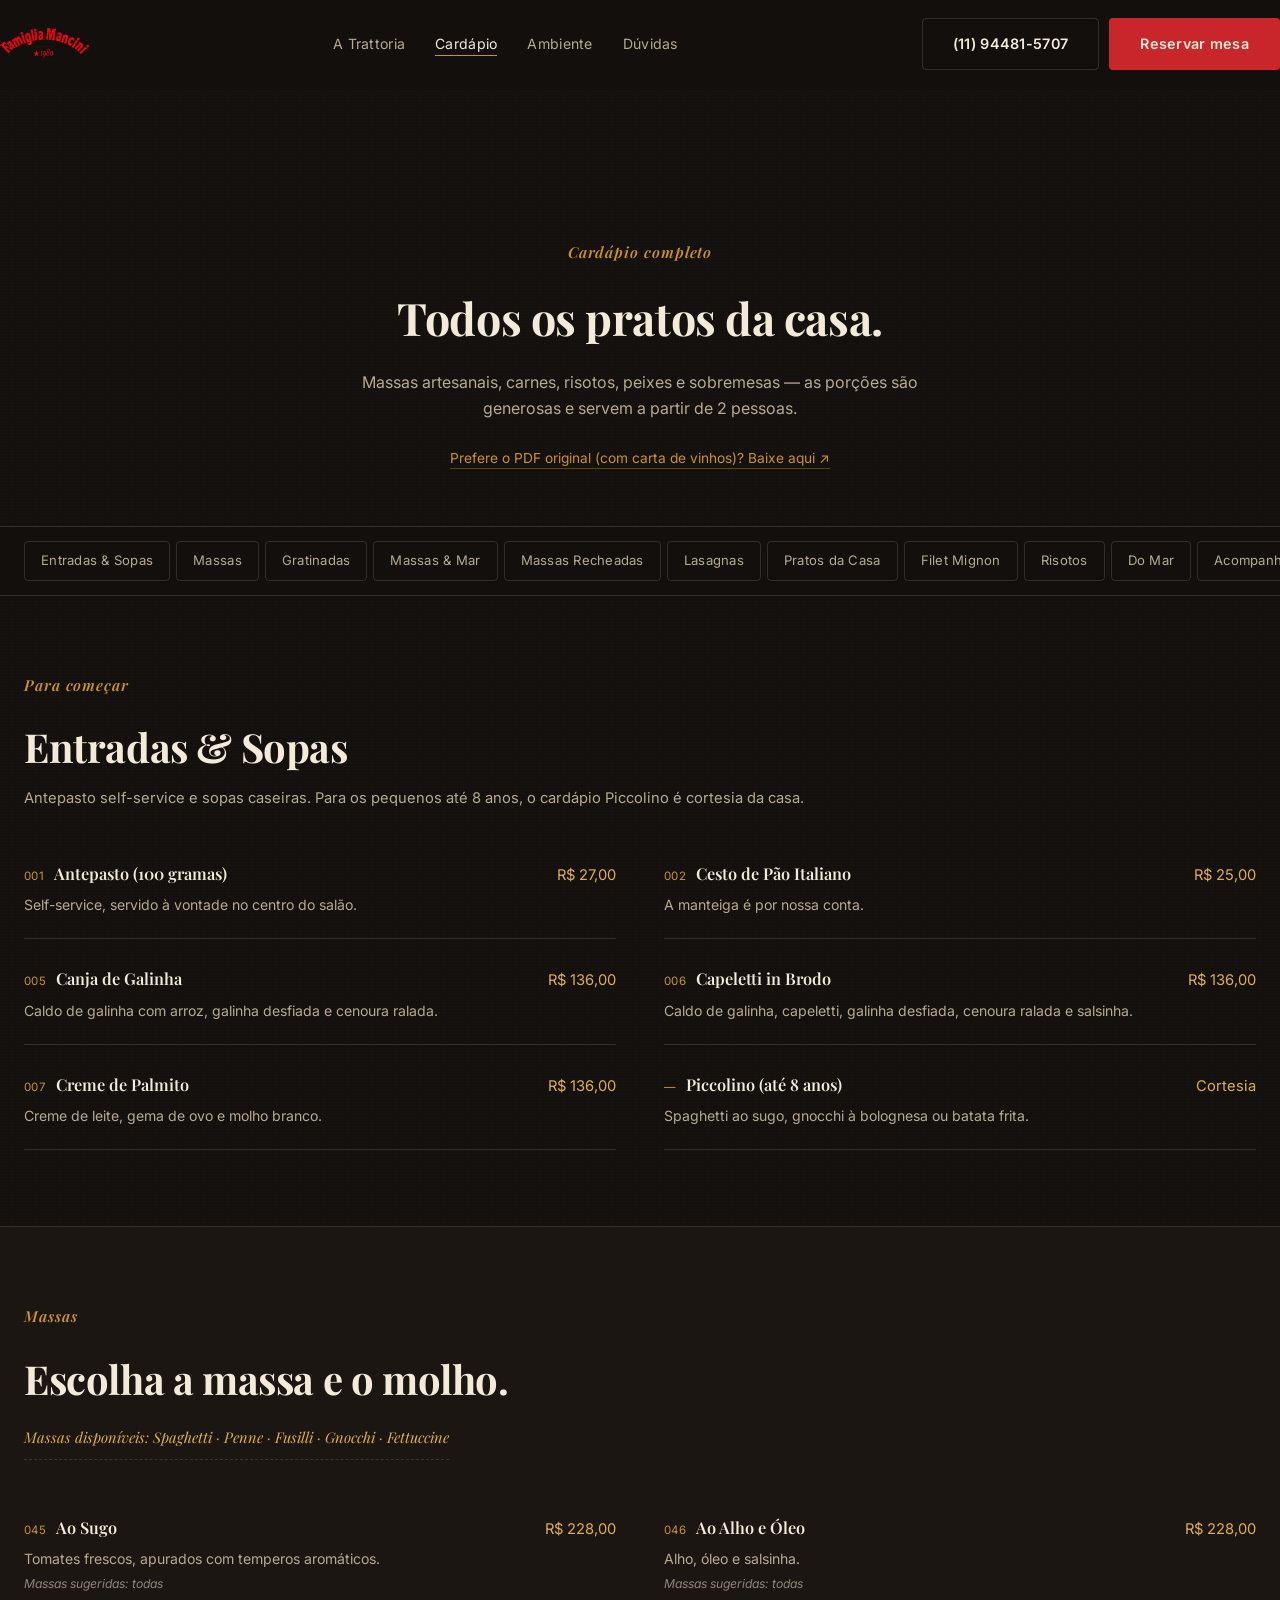
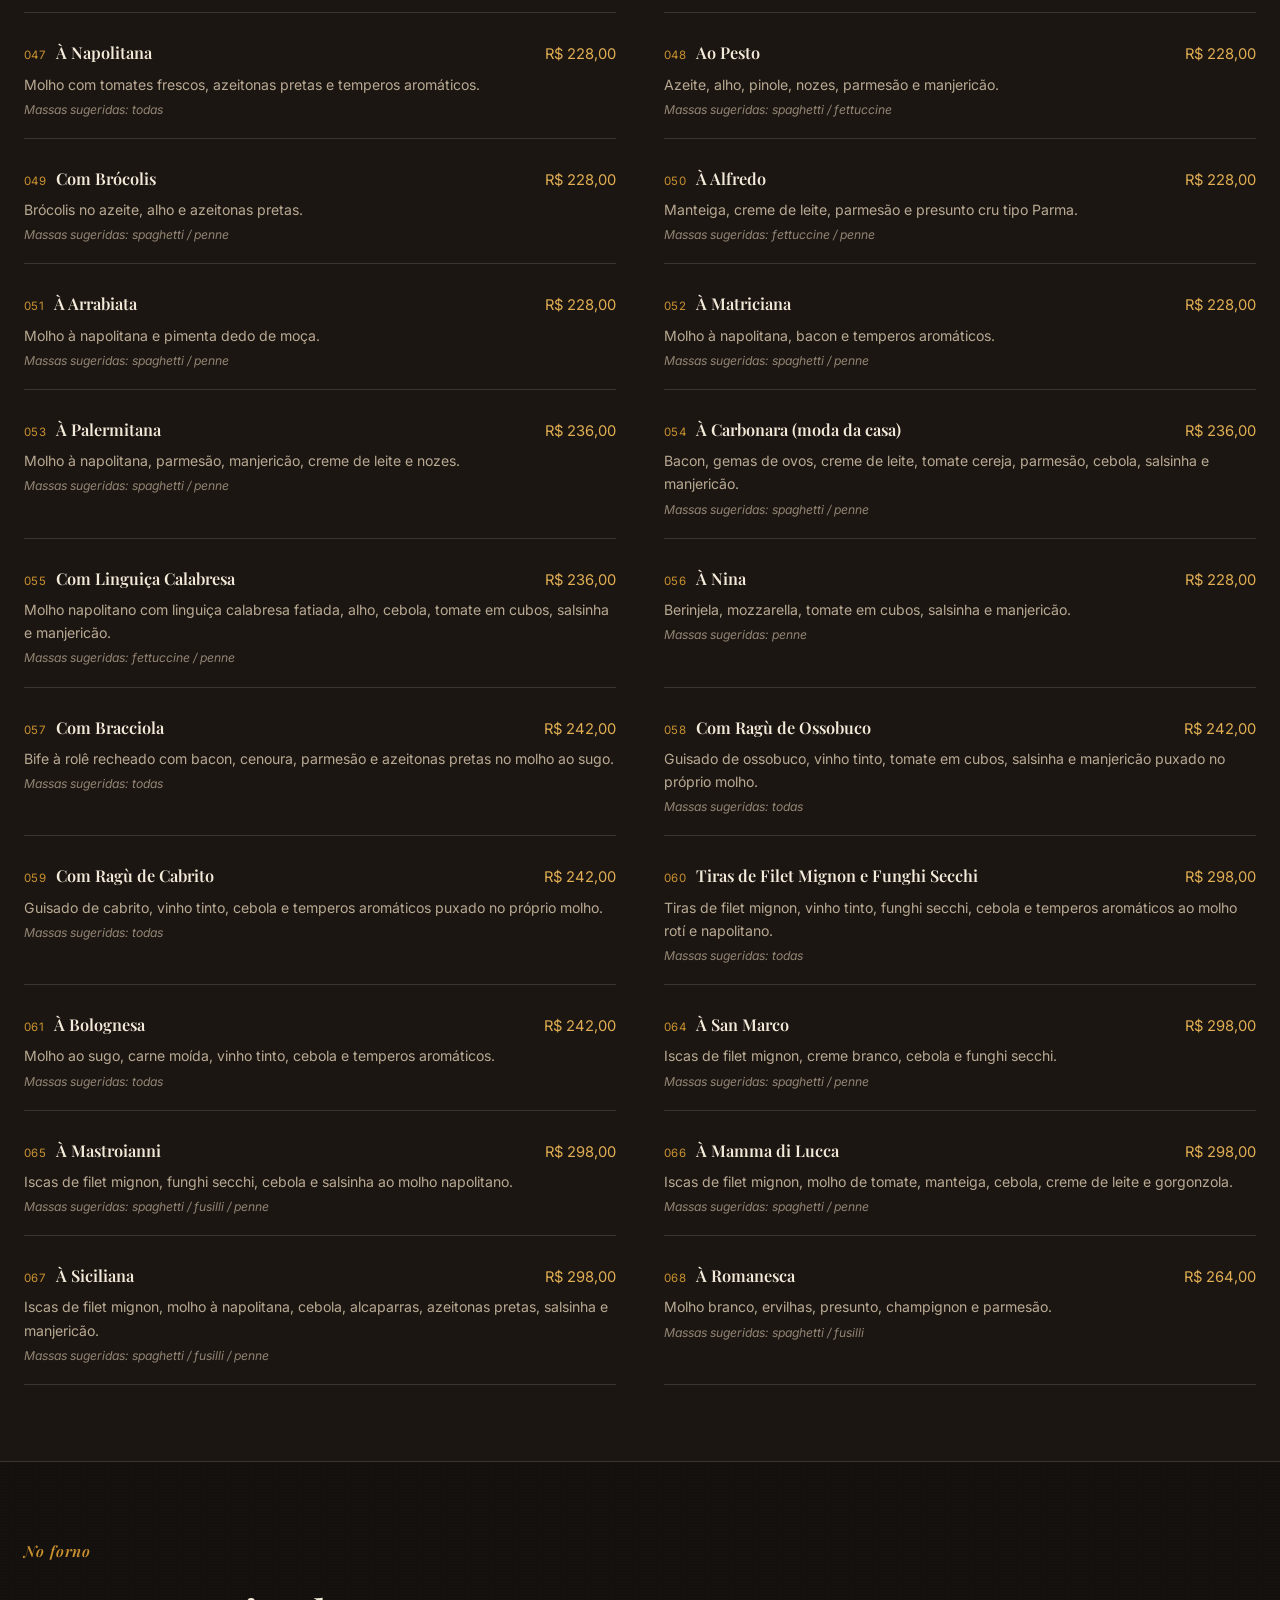
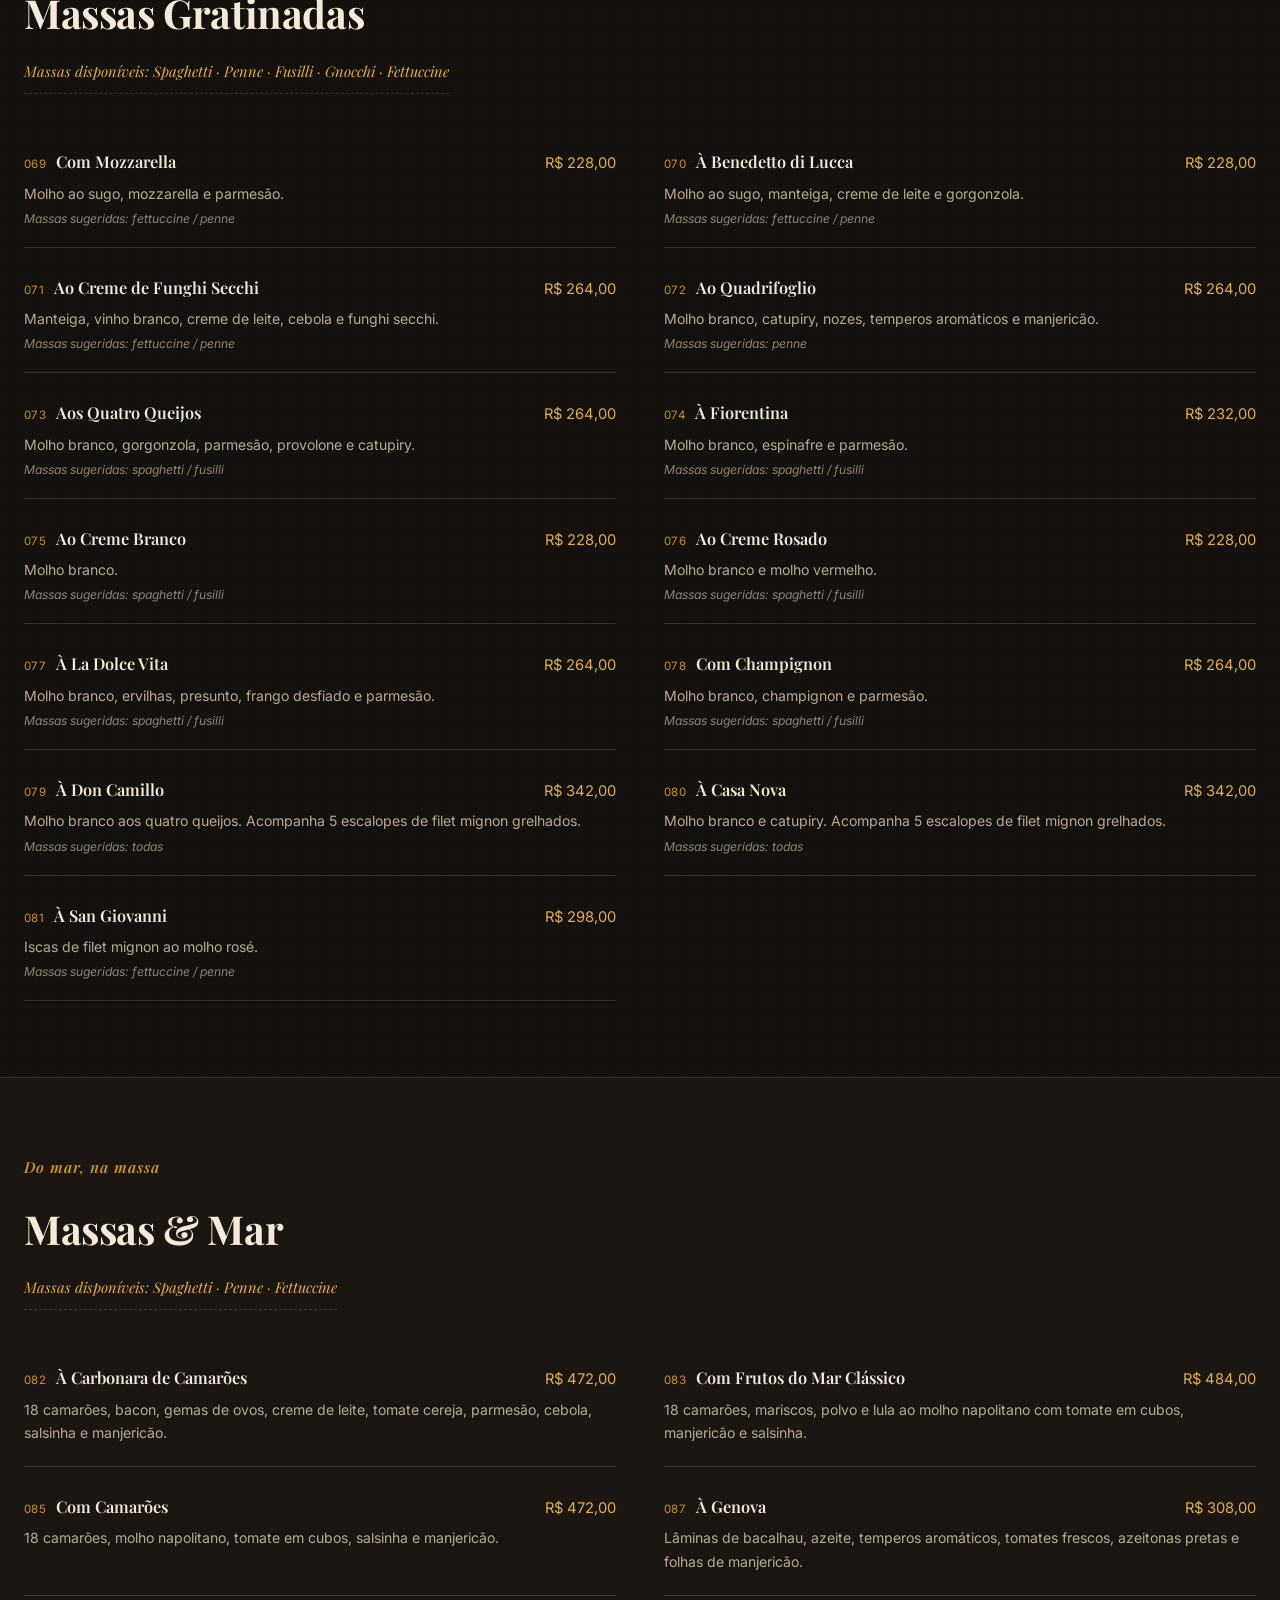
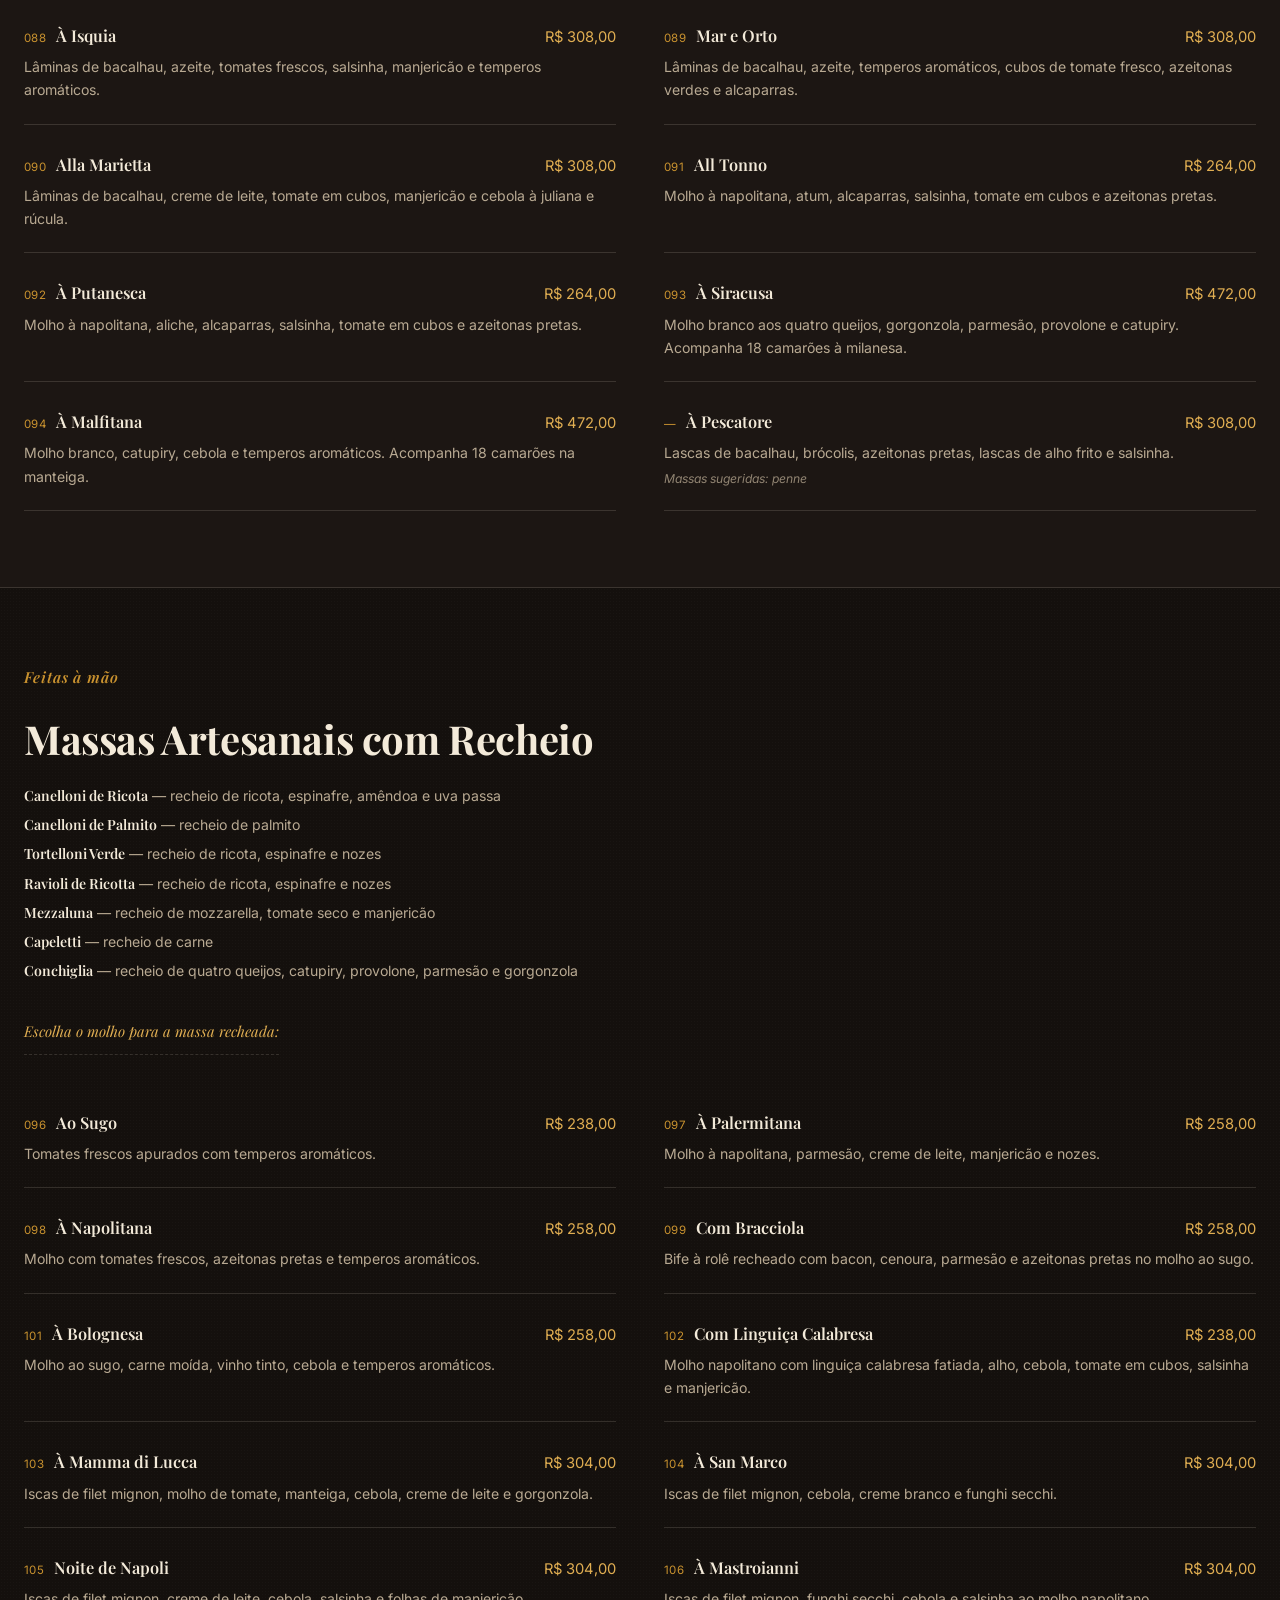
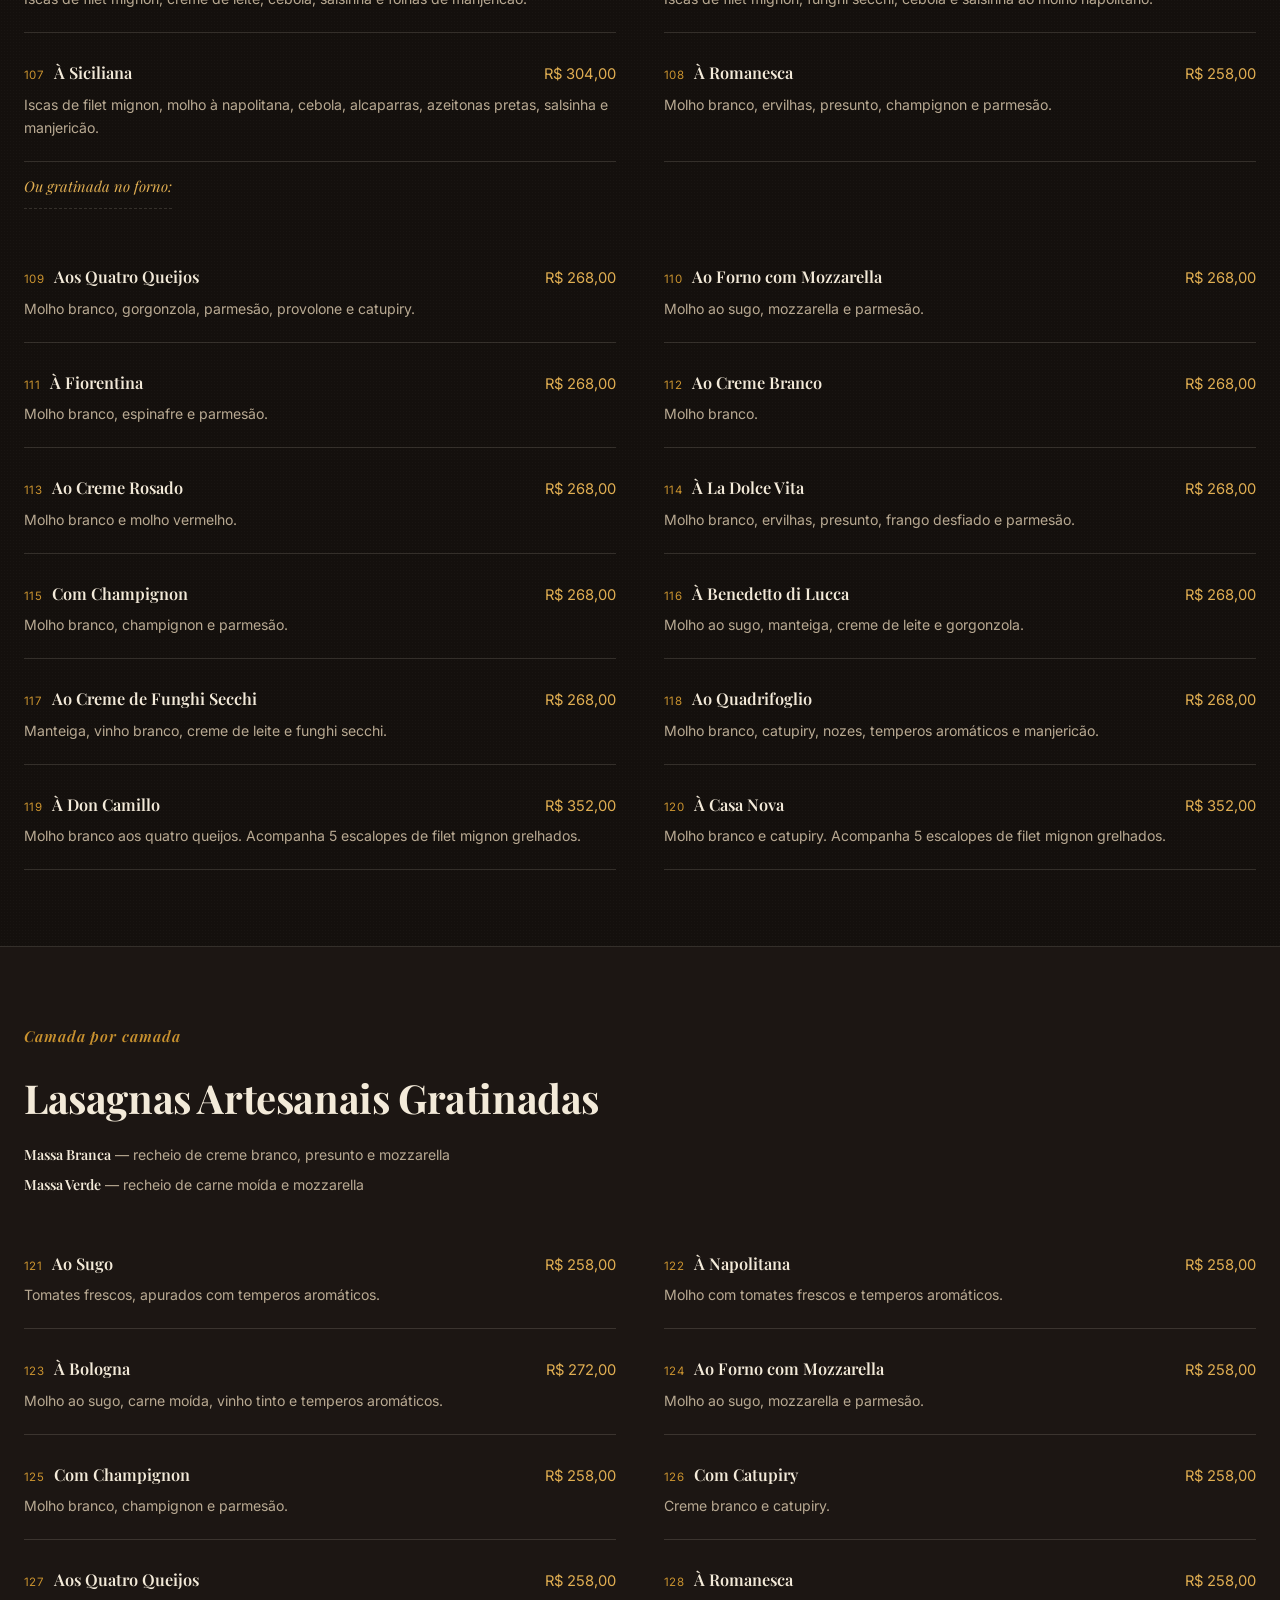
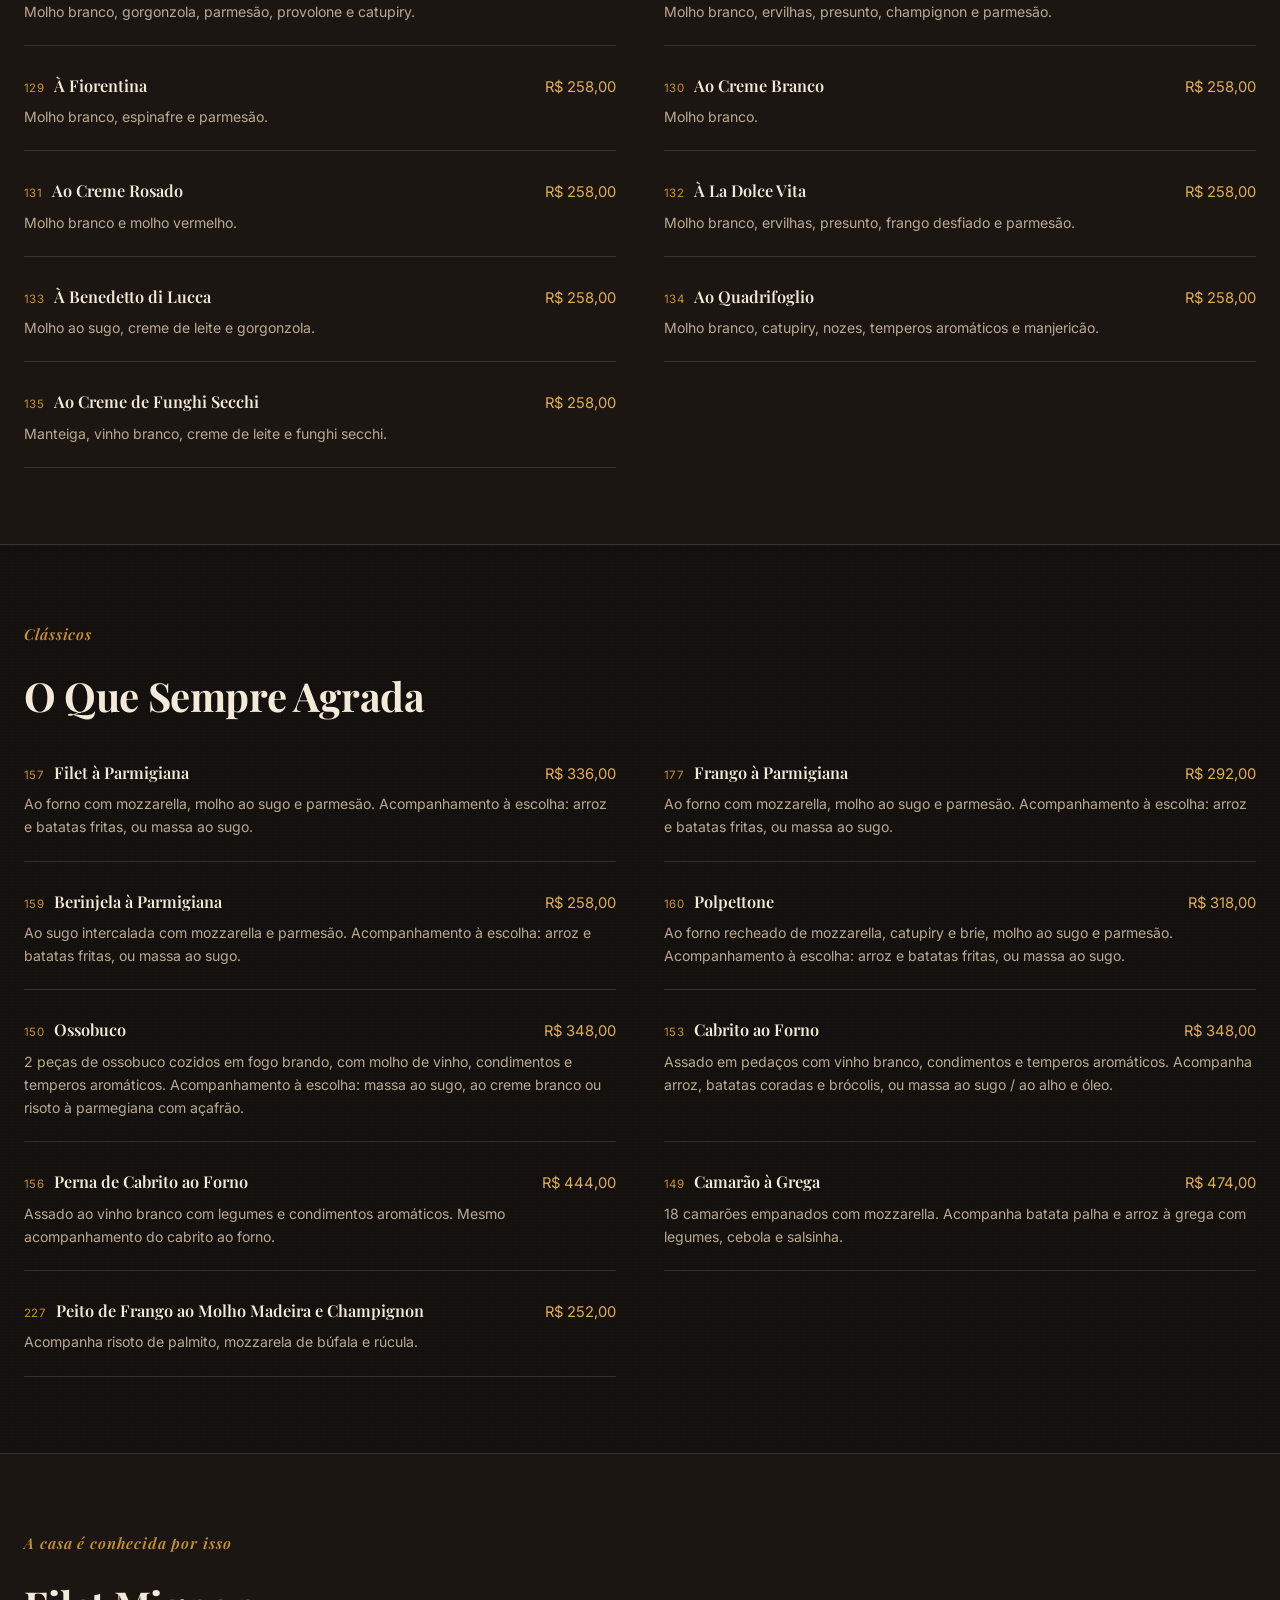
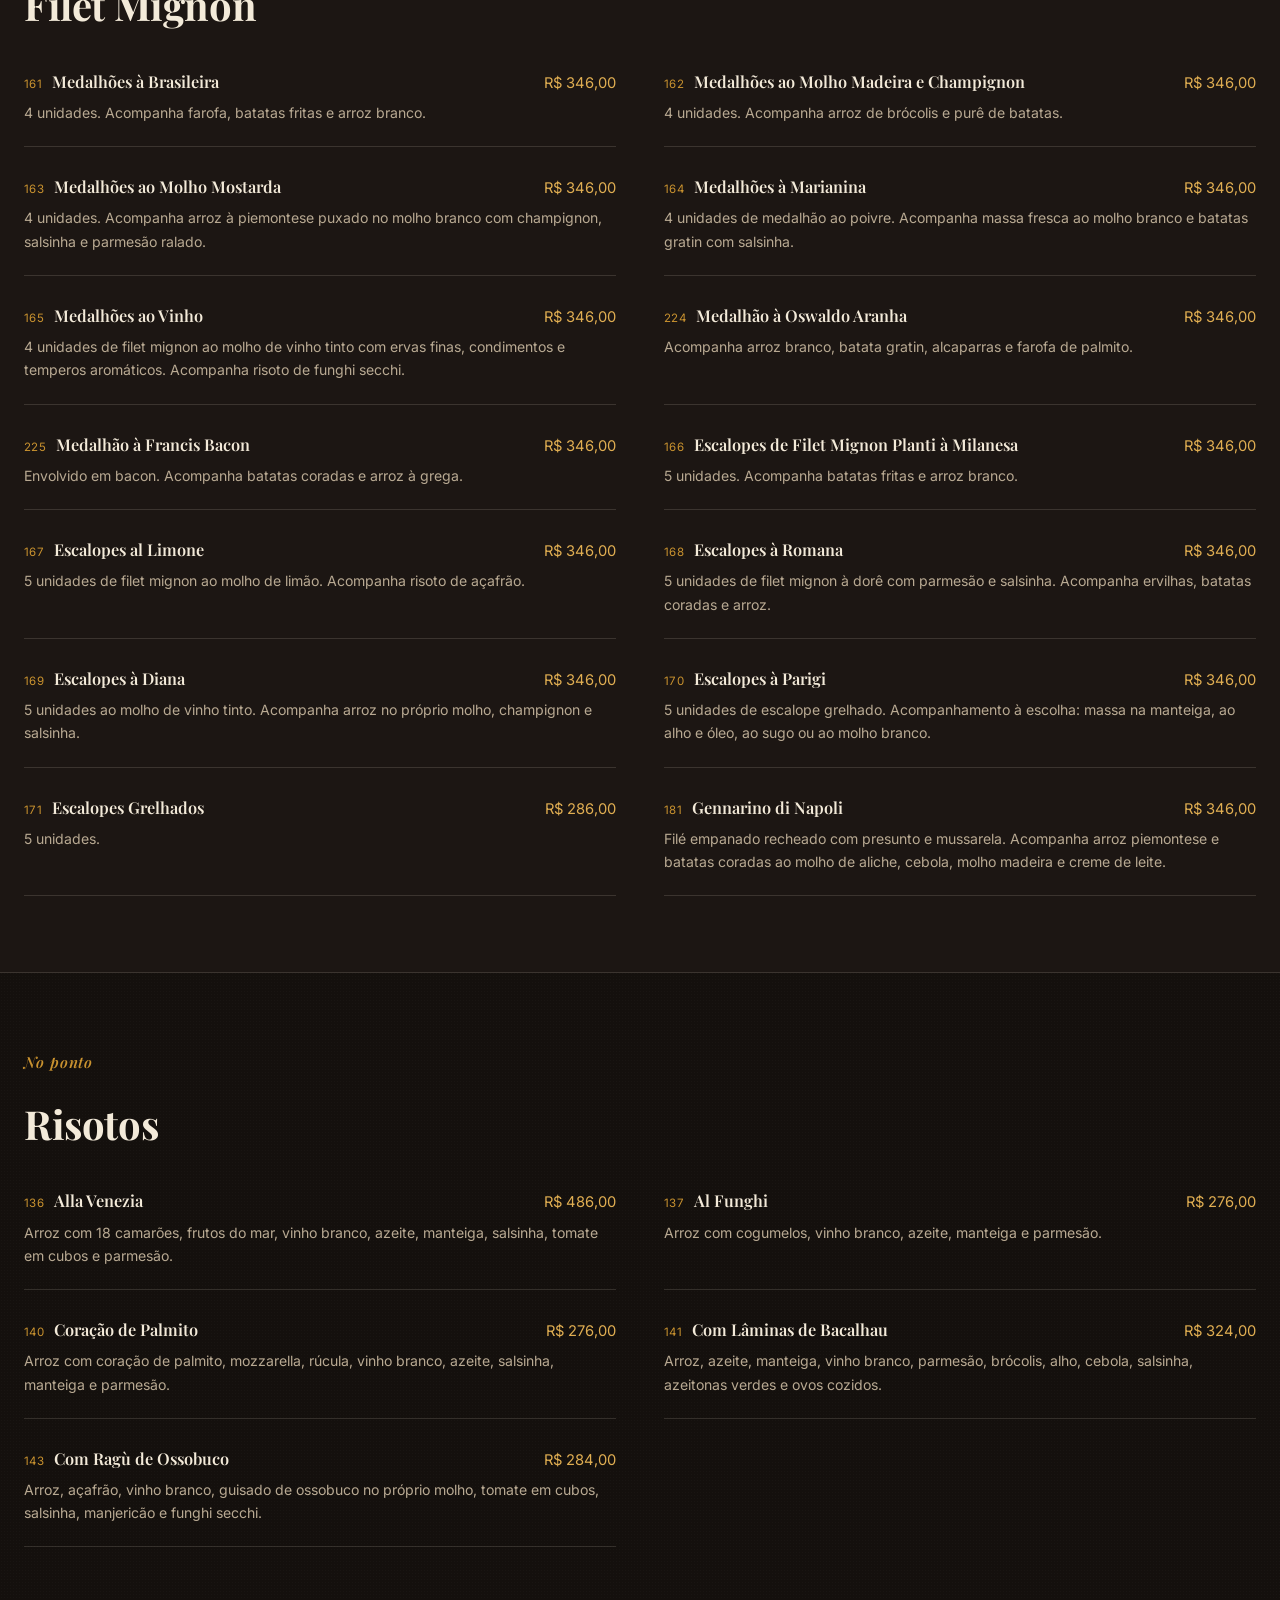
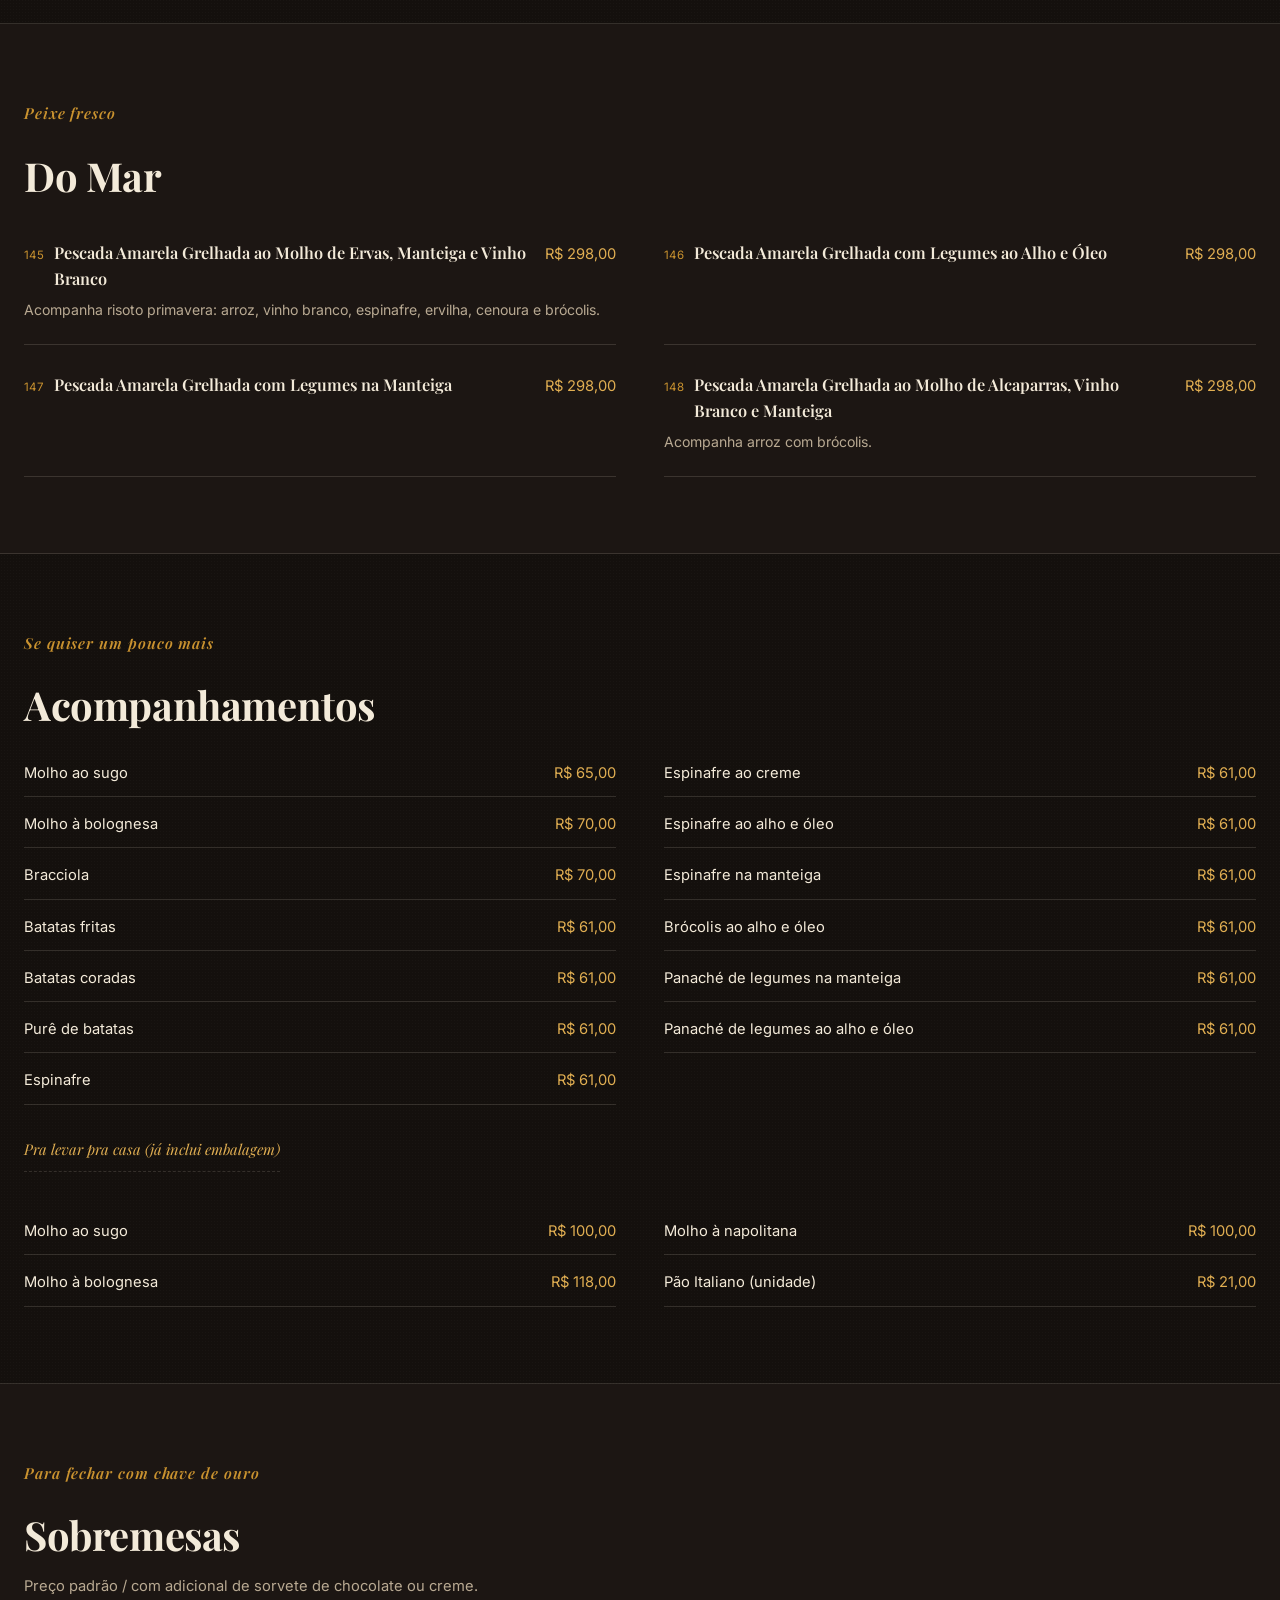
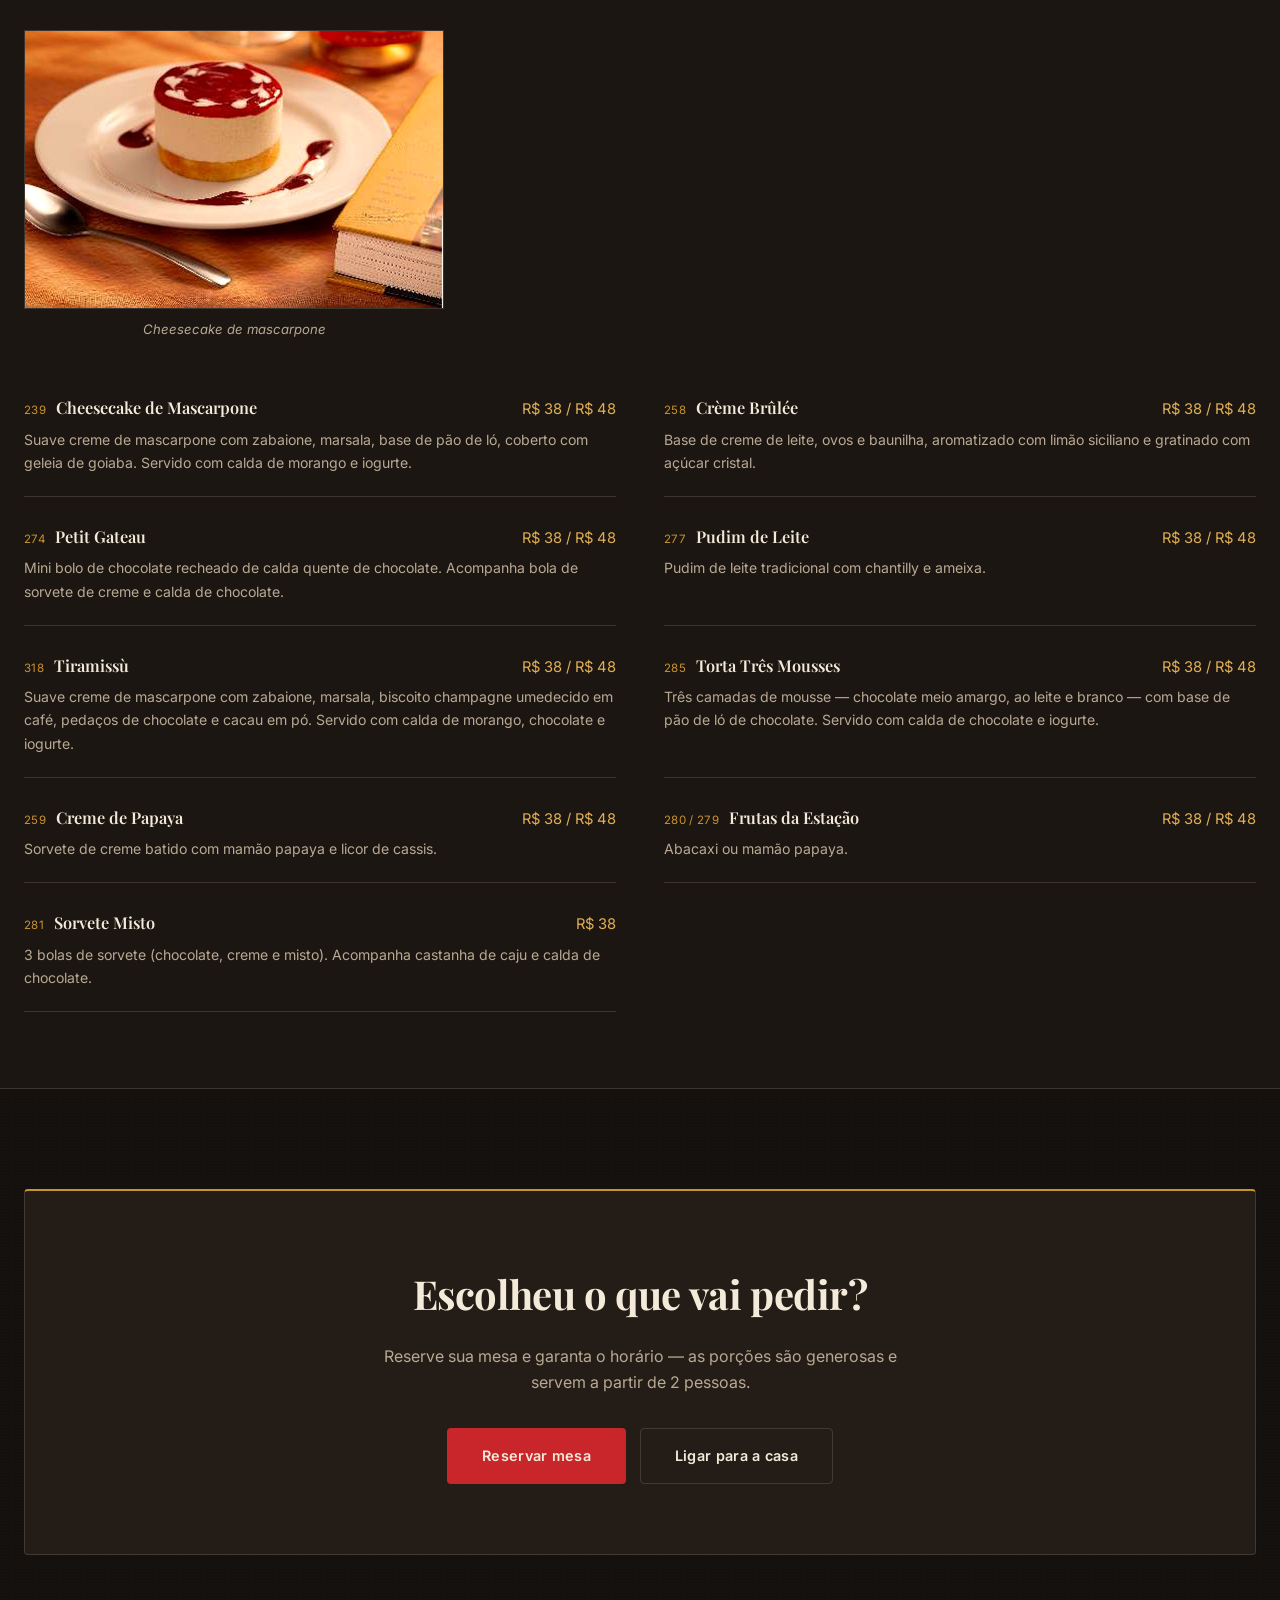
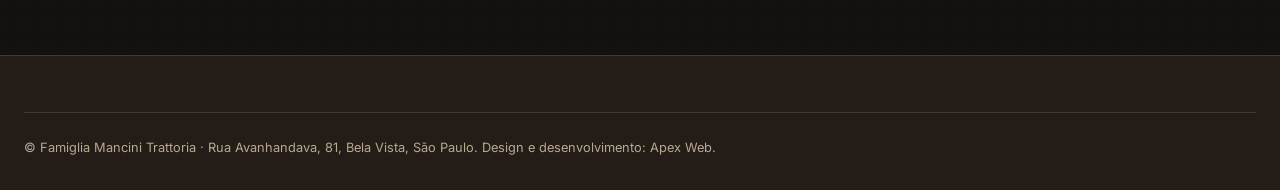
==== commit 650cd819: "Substitui telefone da casa pelo WhatsApp temporario ate a proposta ser aceita" ====
--- a/cardapio.html
+++ b/cardapio.html
@@ -5,6 +5,18 @@
 <meta name="viewport" content="width=device-width, initial-scale=1.0">
 <title>Cardápio — Famiglia Mancini Trattoria</title>
 <meta name="description" content="Cardápio completo da Famiglia Mancini Trattoria: entradas, massas, carnes, risotos, peixes e sobremesas.">
+<link rel="icon" type="image/png" sizes="32x32" href="assets/img/favicon-32.png">
+<link rel="icon" type="image/png" sizes="16x16" href="assets/img/favicon-16.png">
+<link rel="apple-touch-icon" href="assets/img/apple-touch-icon.png">
+<meta property="og:type" content="website">
+<meta property="og:title" content="Cardápio — Famiglia Mancini Trattoria">
+<meta property="og:description" content="Entradas, massas, carnes, risotos, peixes e sobremesas — cardápio completo da Trattoria.">
+<meta property="og:image" content="https://trattoria-famiglia-mancini.netlify.app/assets/img/og-image.jpg">
+<meta property="og:url" content="https://trattoria-famiglia-mancini.netlify.app/cardapio.html">
+<meta name="twitter:card" content="summary_large_image">
+<meta name="twitter:title" content="Cardápio — Famiglia Mancini Trattoria">
+<meta name="twitter:description" content="Entradas, massas, carnes, risotos, peixes e sobremesas — cardápio completo da Trattoria.">
+<meta name="twitter:image" content="https://trattoria-famiglia-mancini.netlify.app/assets/img/og-image.jpg">
 <link rel="preconnect" href="https://fonts.googleapis.com">
 <link rel="preconnect" href="https://fonts.gstatic.com" crossorigin>
 <link href="https://fonts.googleapis.com/css2?family=Playfair+Display:ital,wght@0,600;0,700;1,500;1,600&family=Inter:wght@400;500;600&display=swap" rel="stylesheet">
@@ -22,7 +34,7 @@
       <li><a href="index.html#duvidas">Dúvidas</a></li>
     </ul>
     <div class="nav-actions">
-      <a href="tel:+551132564320" class="btn btn-ghost">(11) 3256-4320</a>
+      <a href="https://wa.me/5511944815707?text=Ol%C3%A1!%20Vi%20a%20proposta%20de%20redesign%20do%20site%20da%20Famiglia%20Mancini%20Trattoria%20e%20gostaria%20de%20conversar%20sobre%20isso." target="_blank" rel="noopener" class="btn btn-ghost">(11) 94481-5707</a>
       <a href="index.html#reservas" class="btn btn-primary">Reservar mesa</a>
     </div>
   </div>
@@ -392,7 +404,7 @@
         <p>Reserve sua mesa e garanta o horário — as porções são generosas e servem a partir de 2 pessoas.</p>
         <div class="hero-actions">
           <a href="index.html#reservas" class="btn btn-primary btn-lg">Reservar mesa</a>
-          <a href="tel:+551132564320" class="btn btn-ghost btn-lg">Ligar para a casa</a>
+          <a href="https://wa.me/5511944815707?text=Ol%C3%A1!%20Vi%20a%20proposta%20de%20redesign%20do%20site%20da%20Famiglia%20Mancini%20Trattoria%20e%20gostaria%20de%20conversar%20sobre%20isso." target="_blank" rel="noopener" class="btn btn-ghost btn-lg">Ligar para a casa</a>
         </div>
       </div>
     </div>
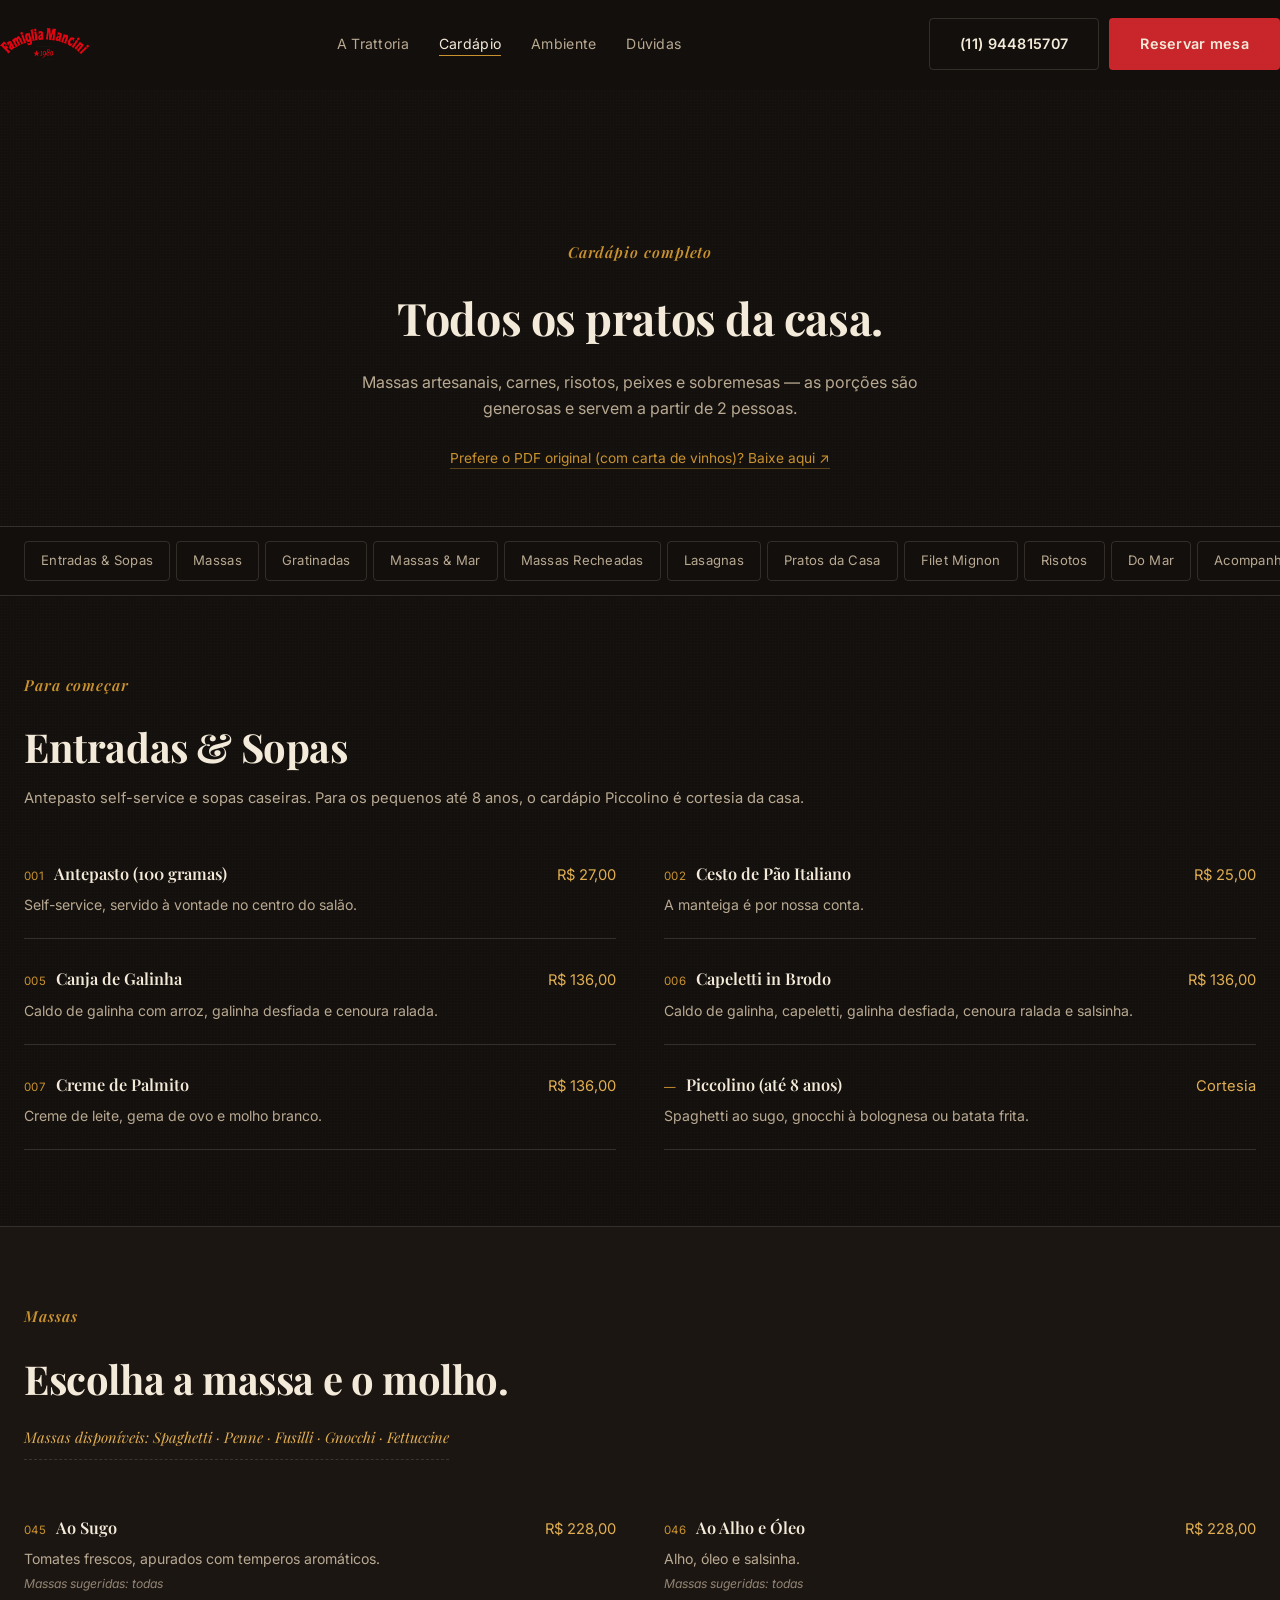
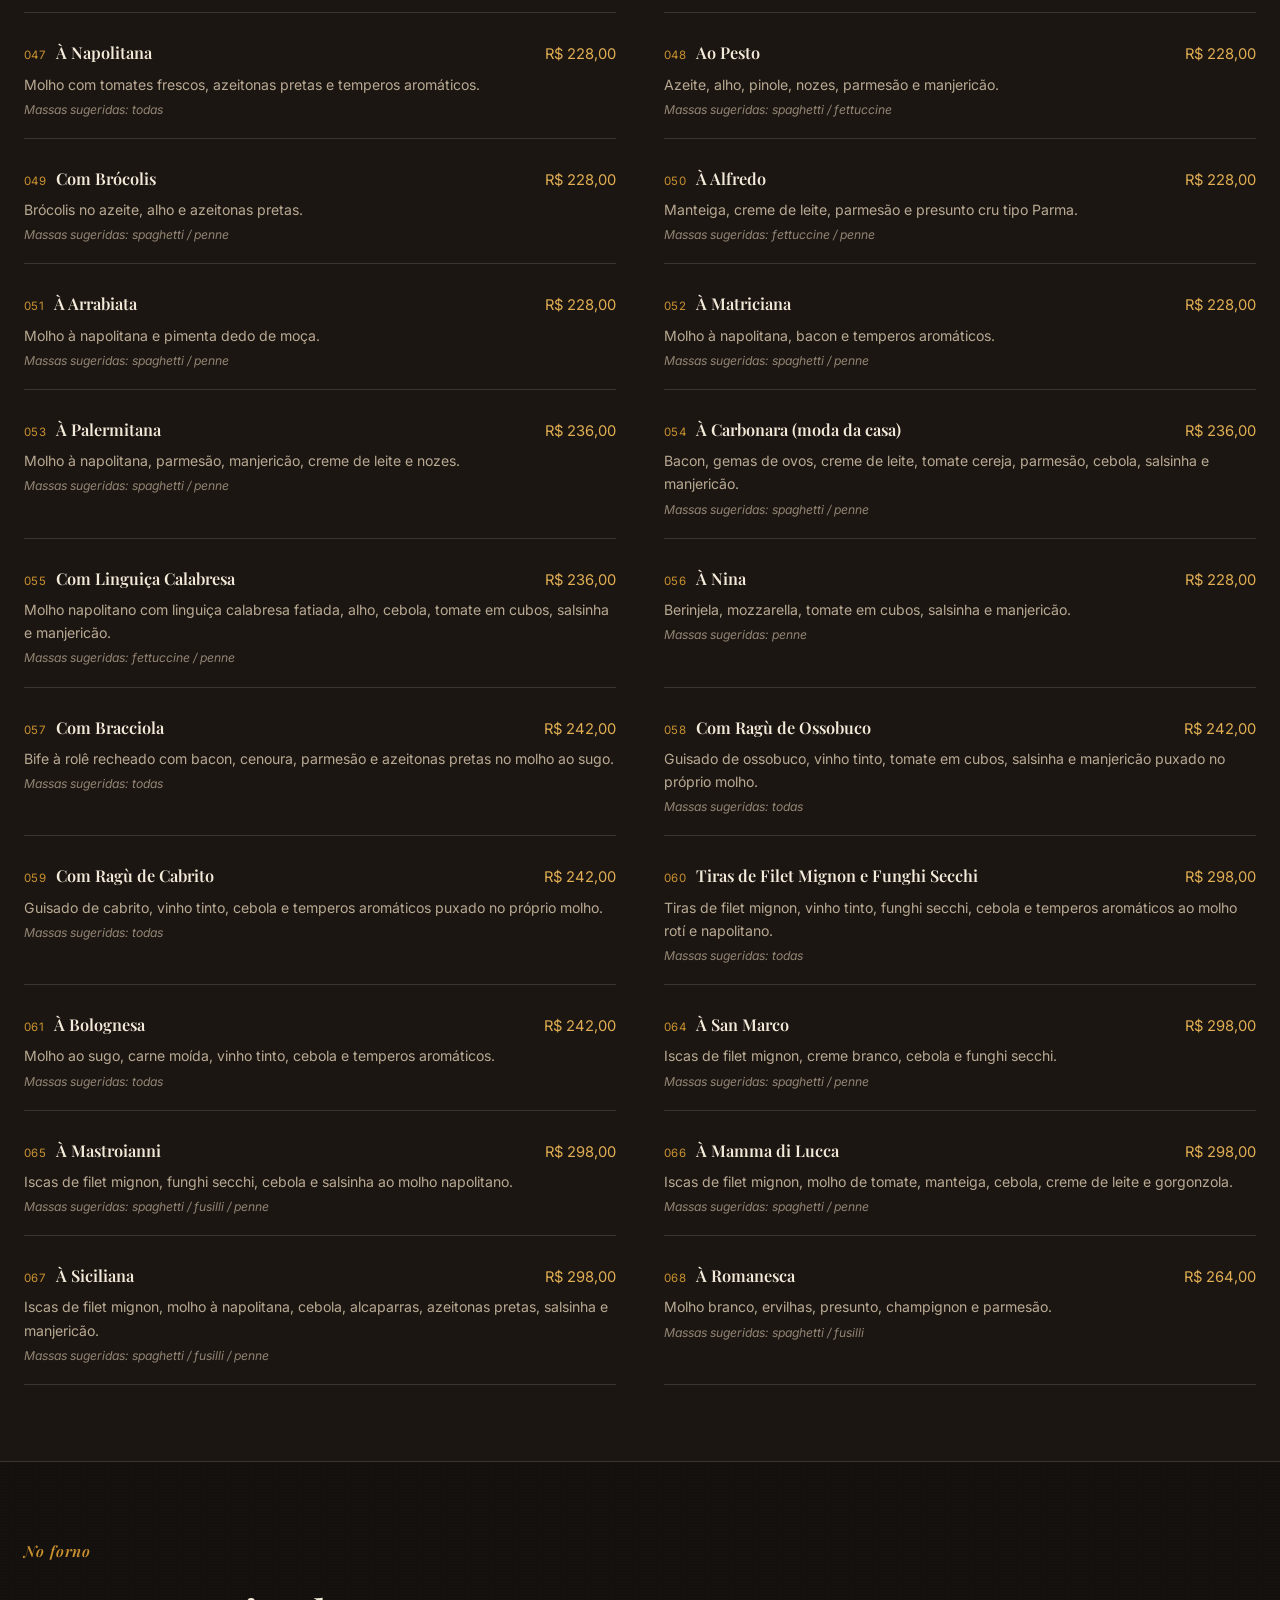
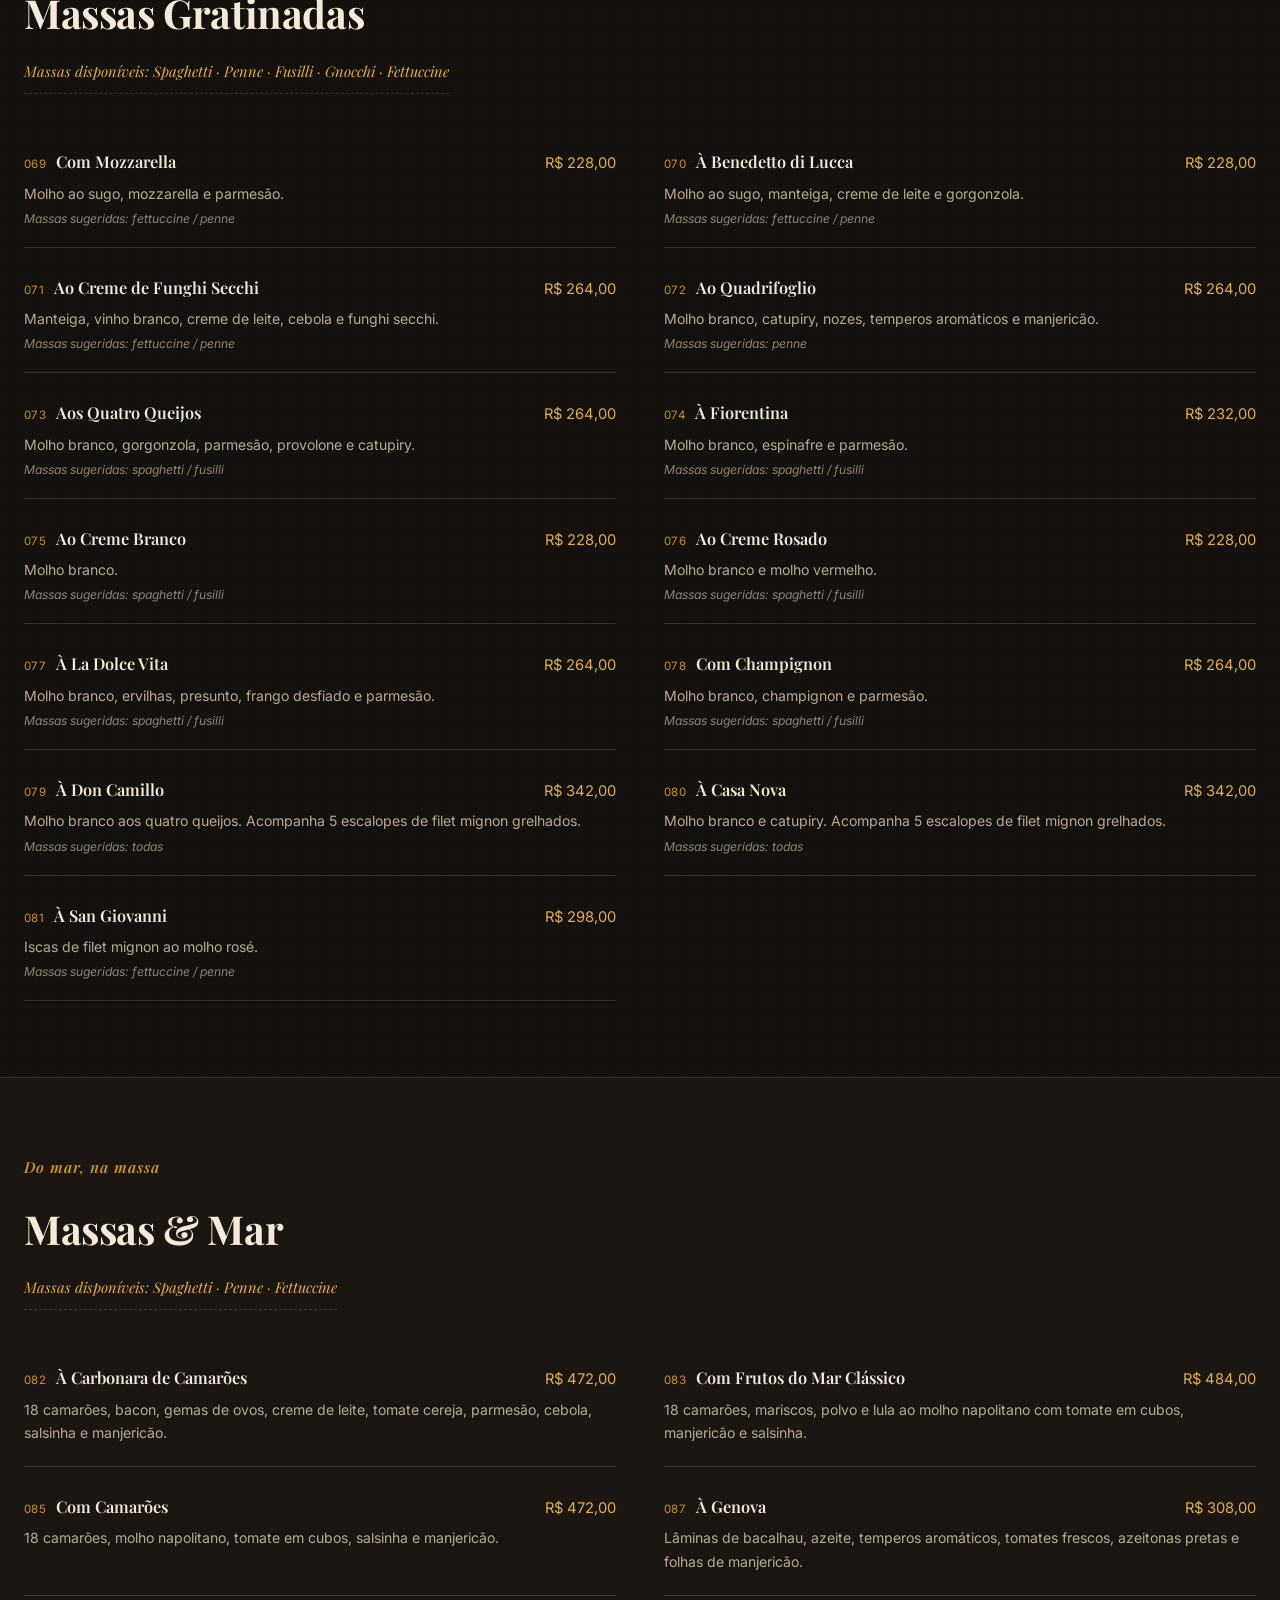
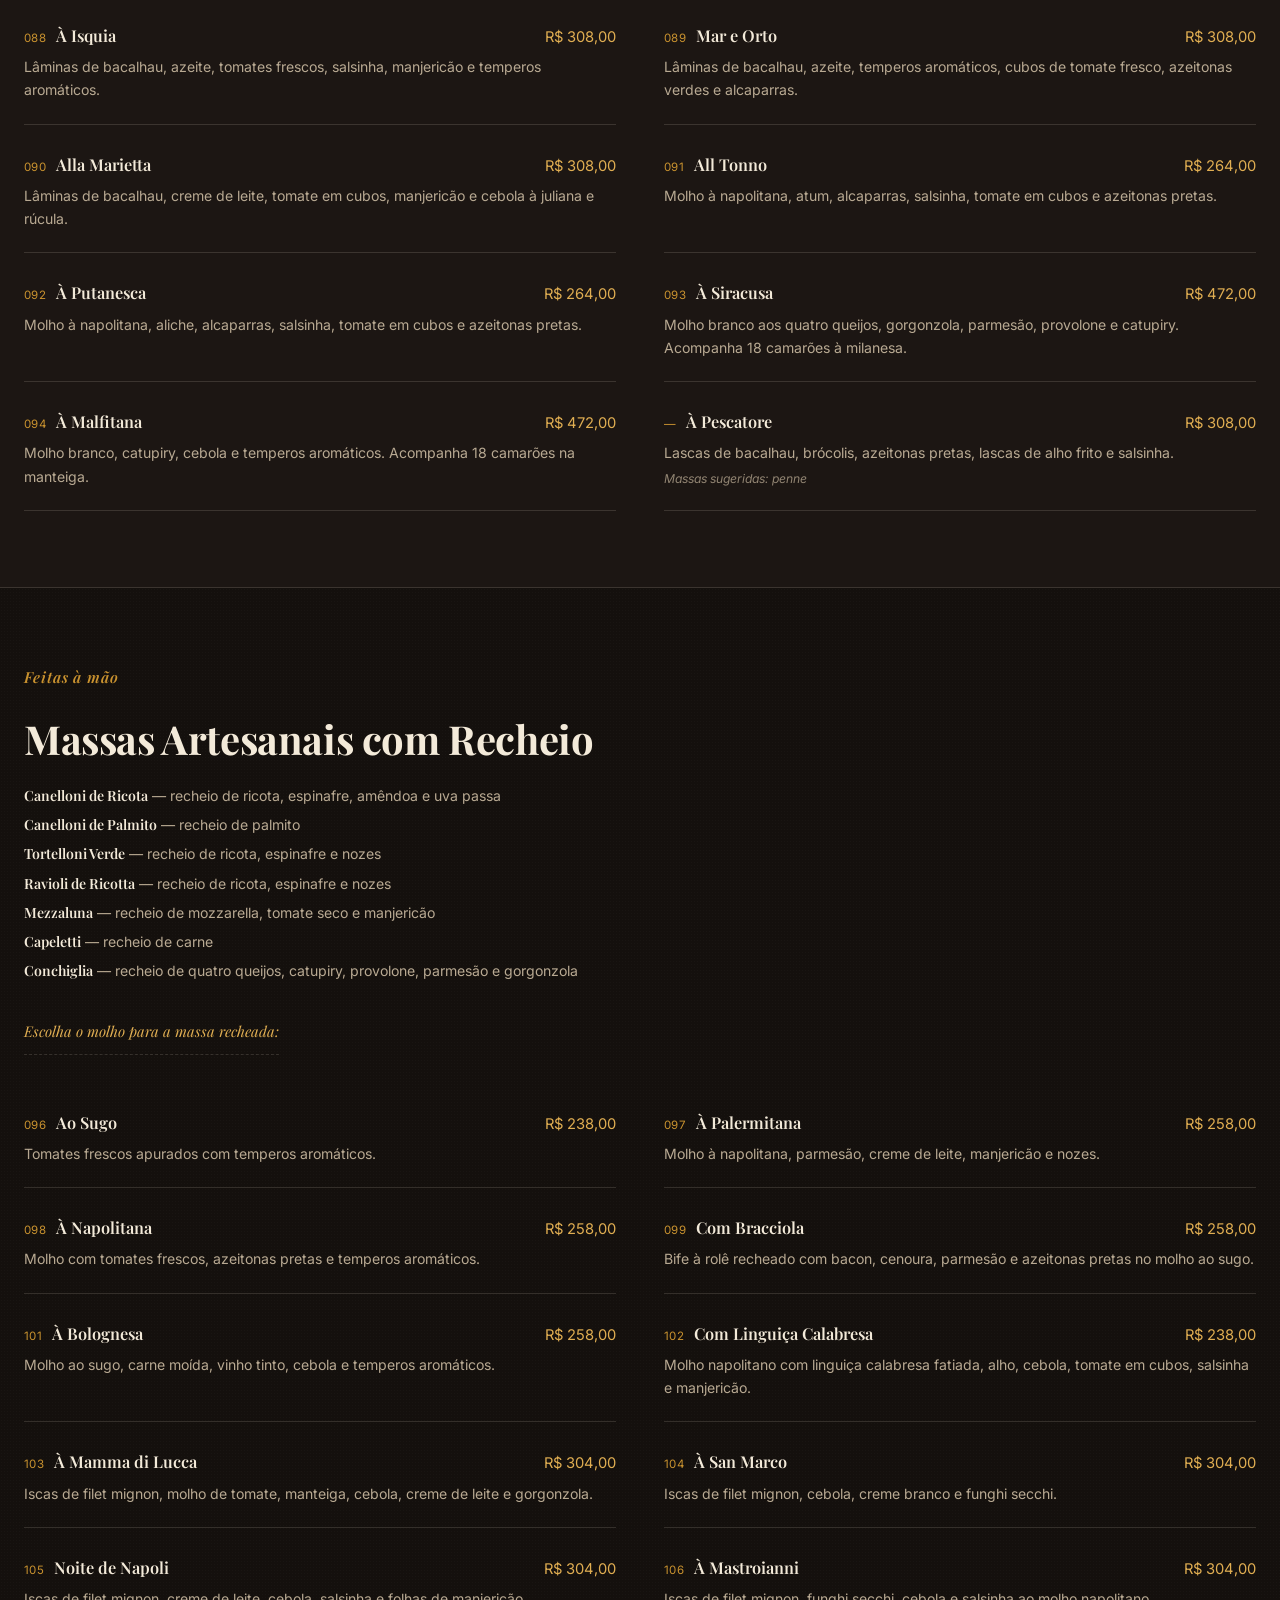
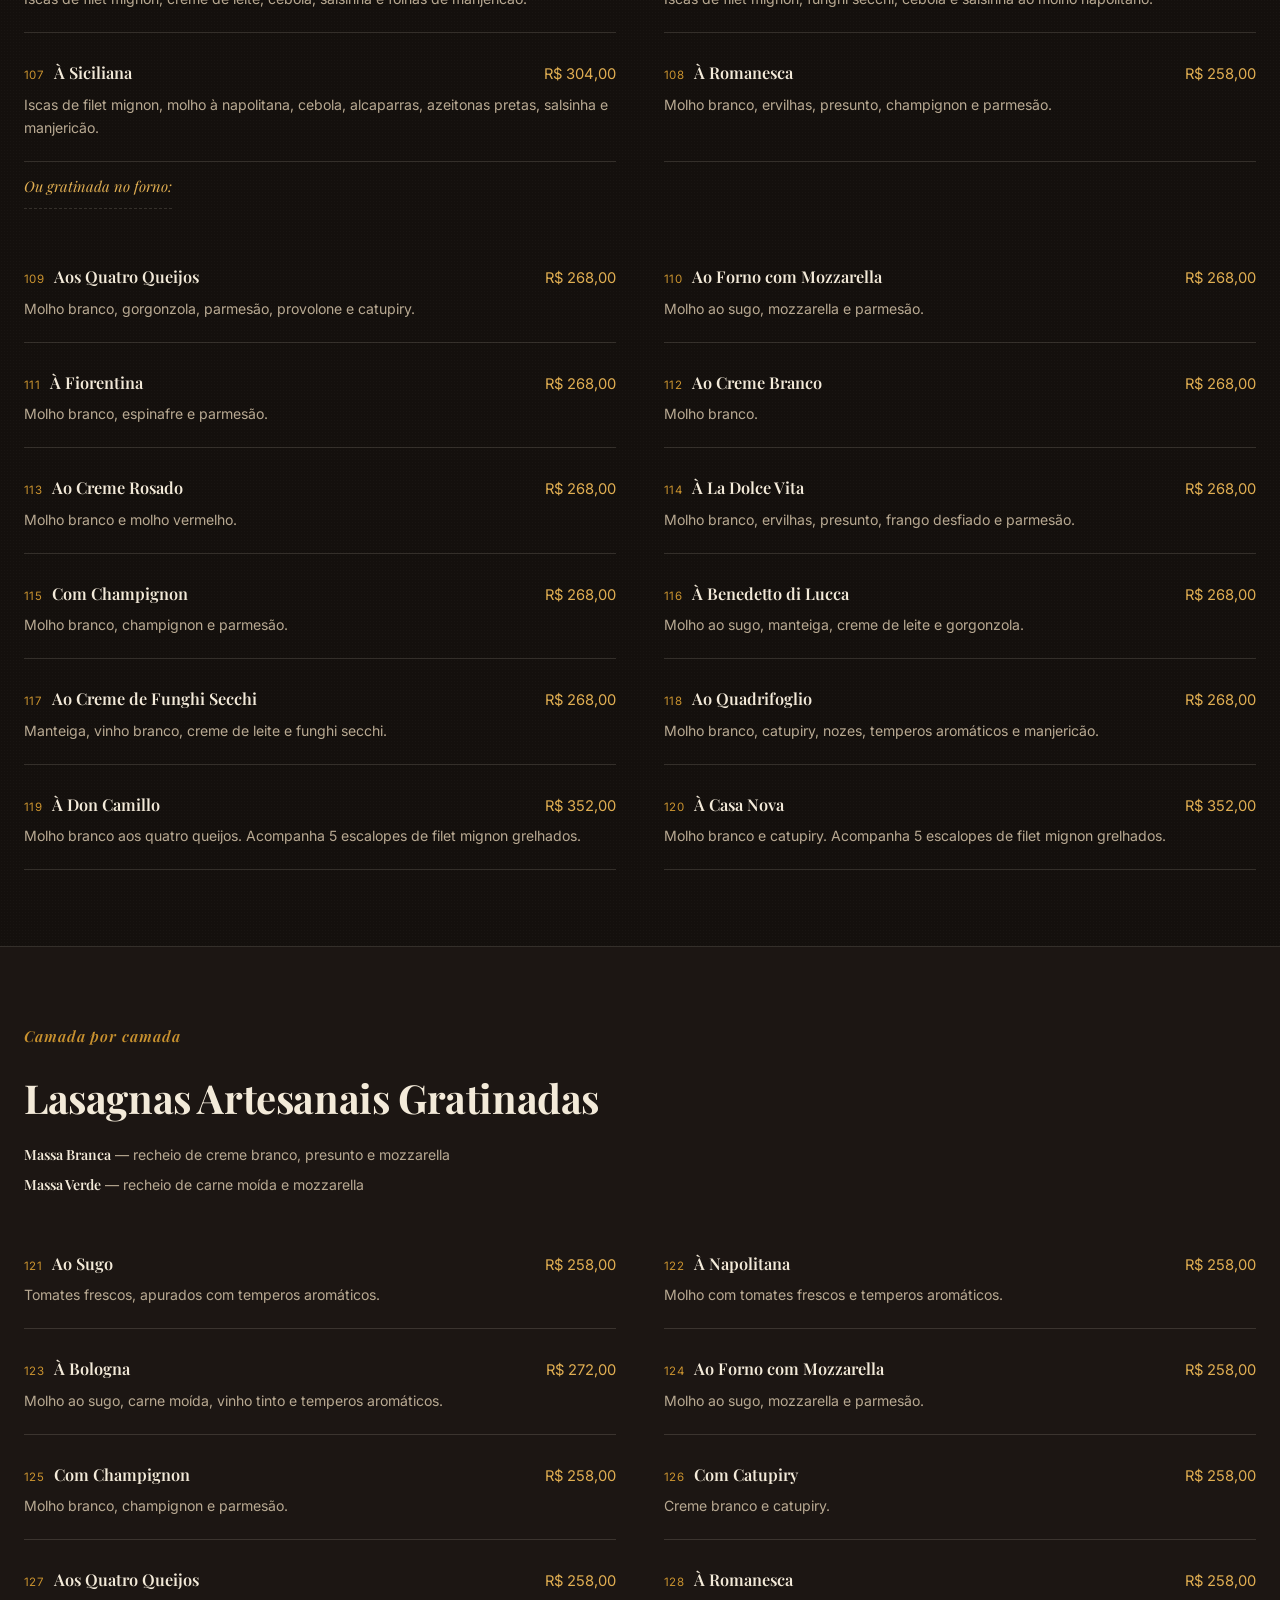
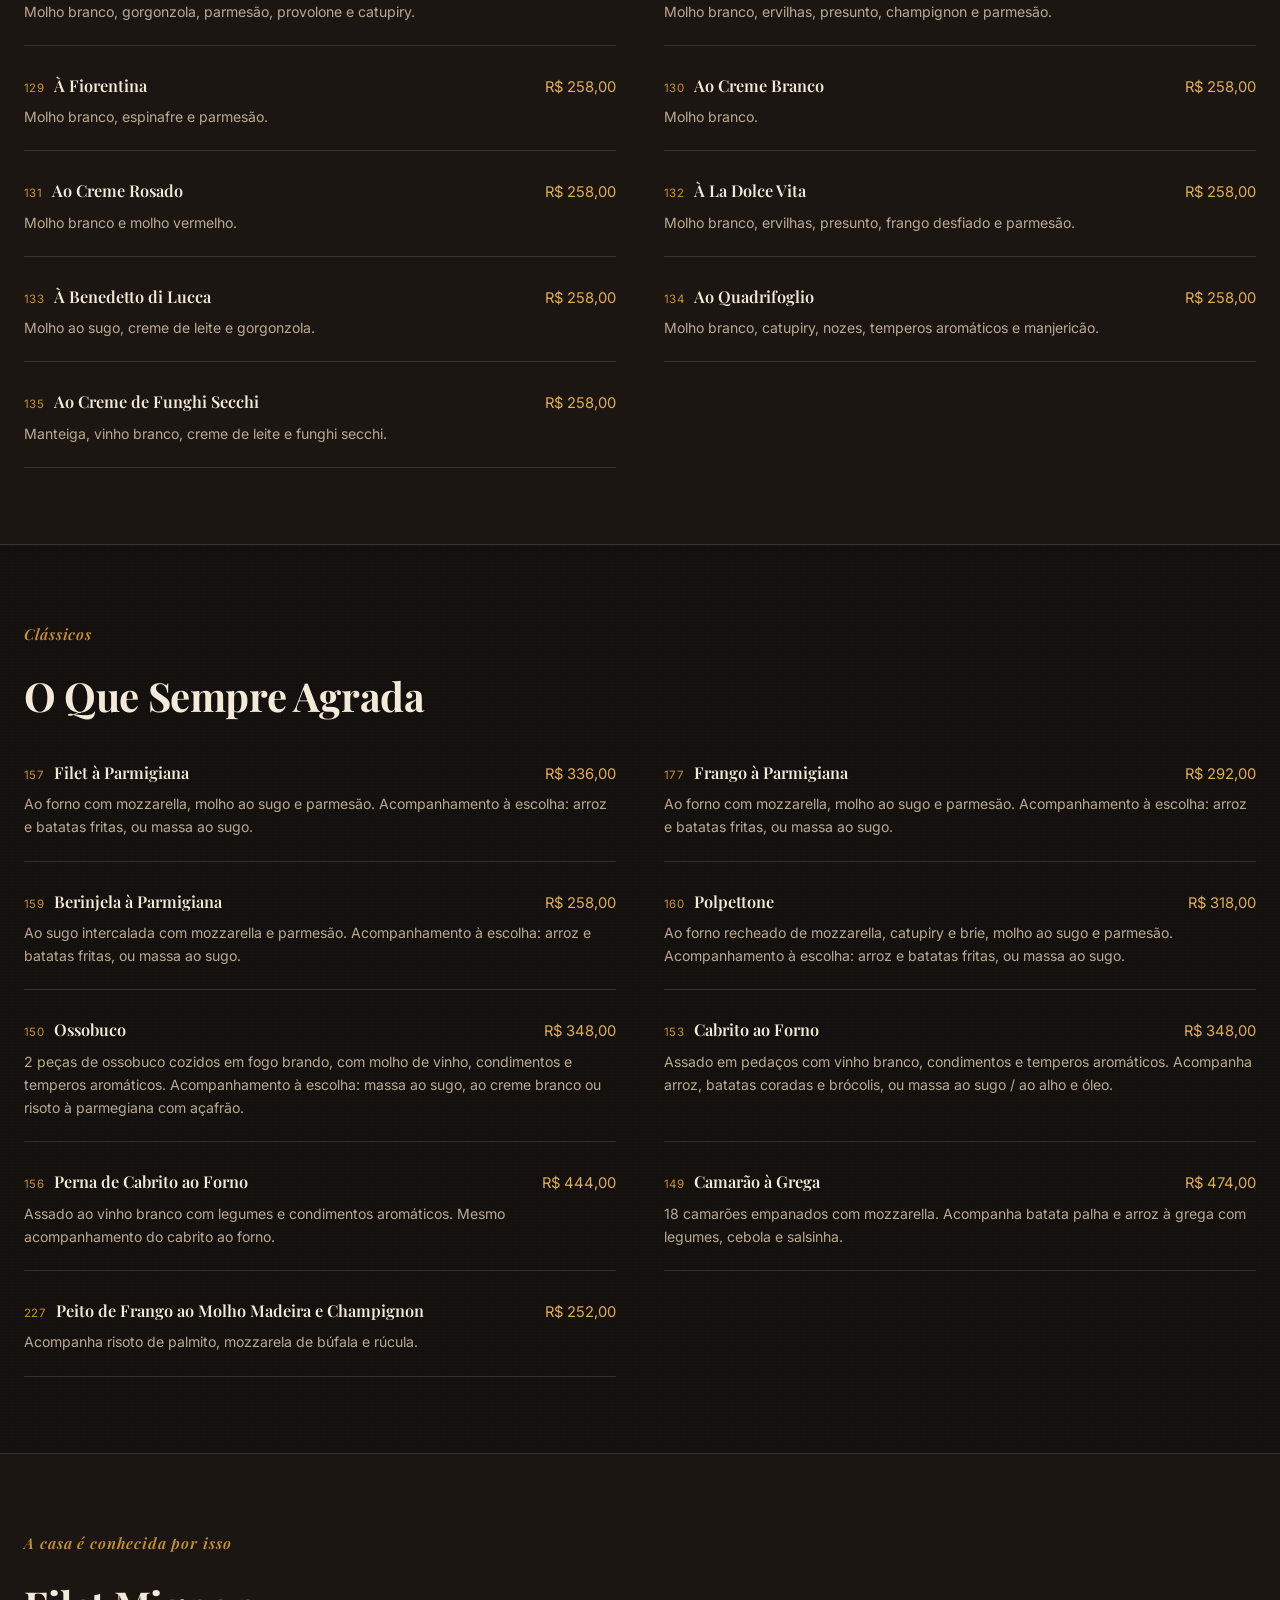
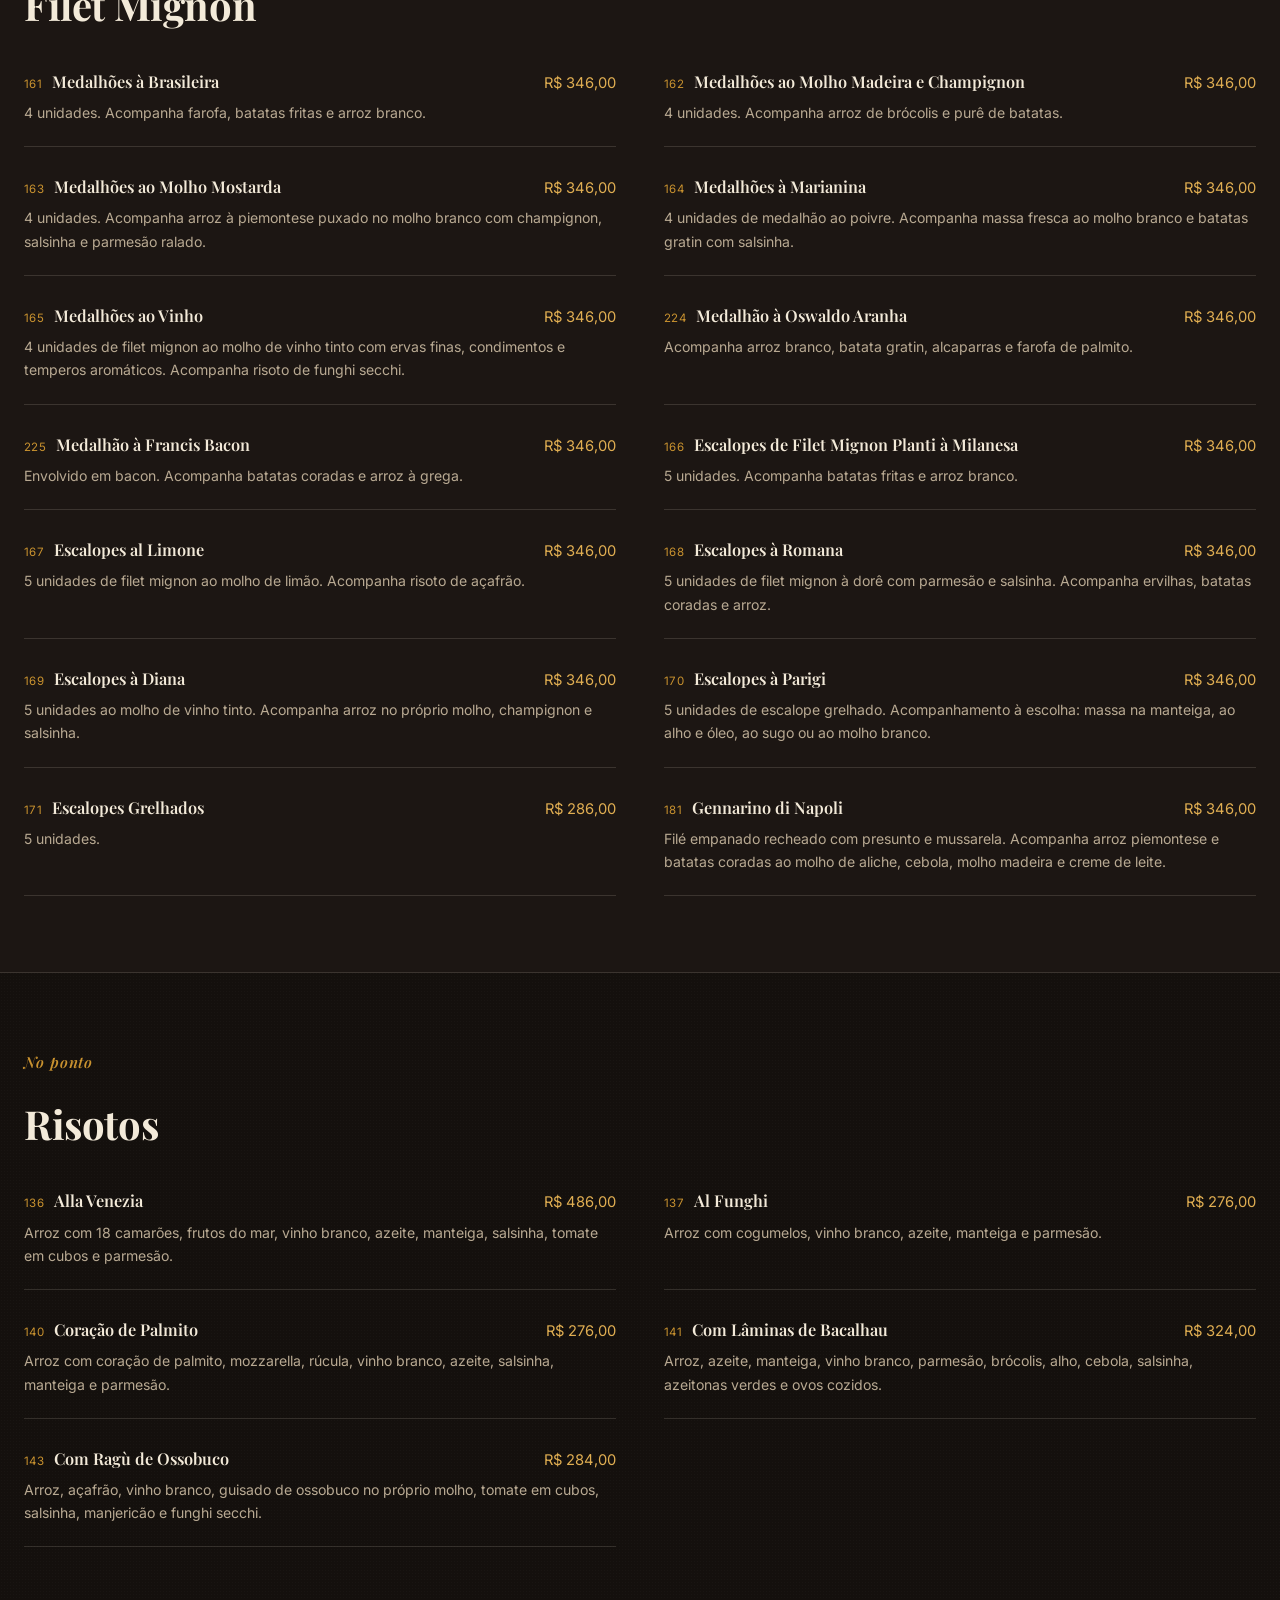
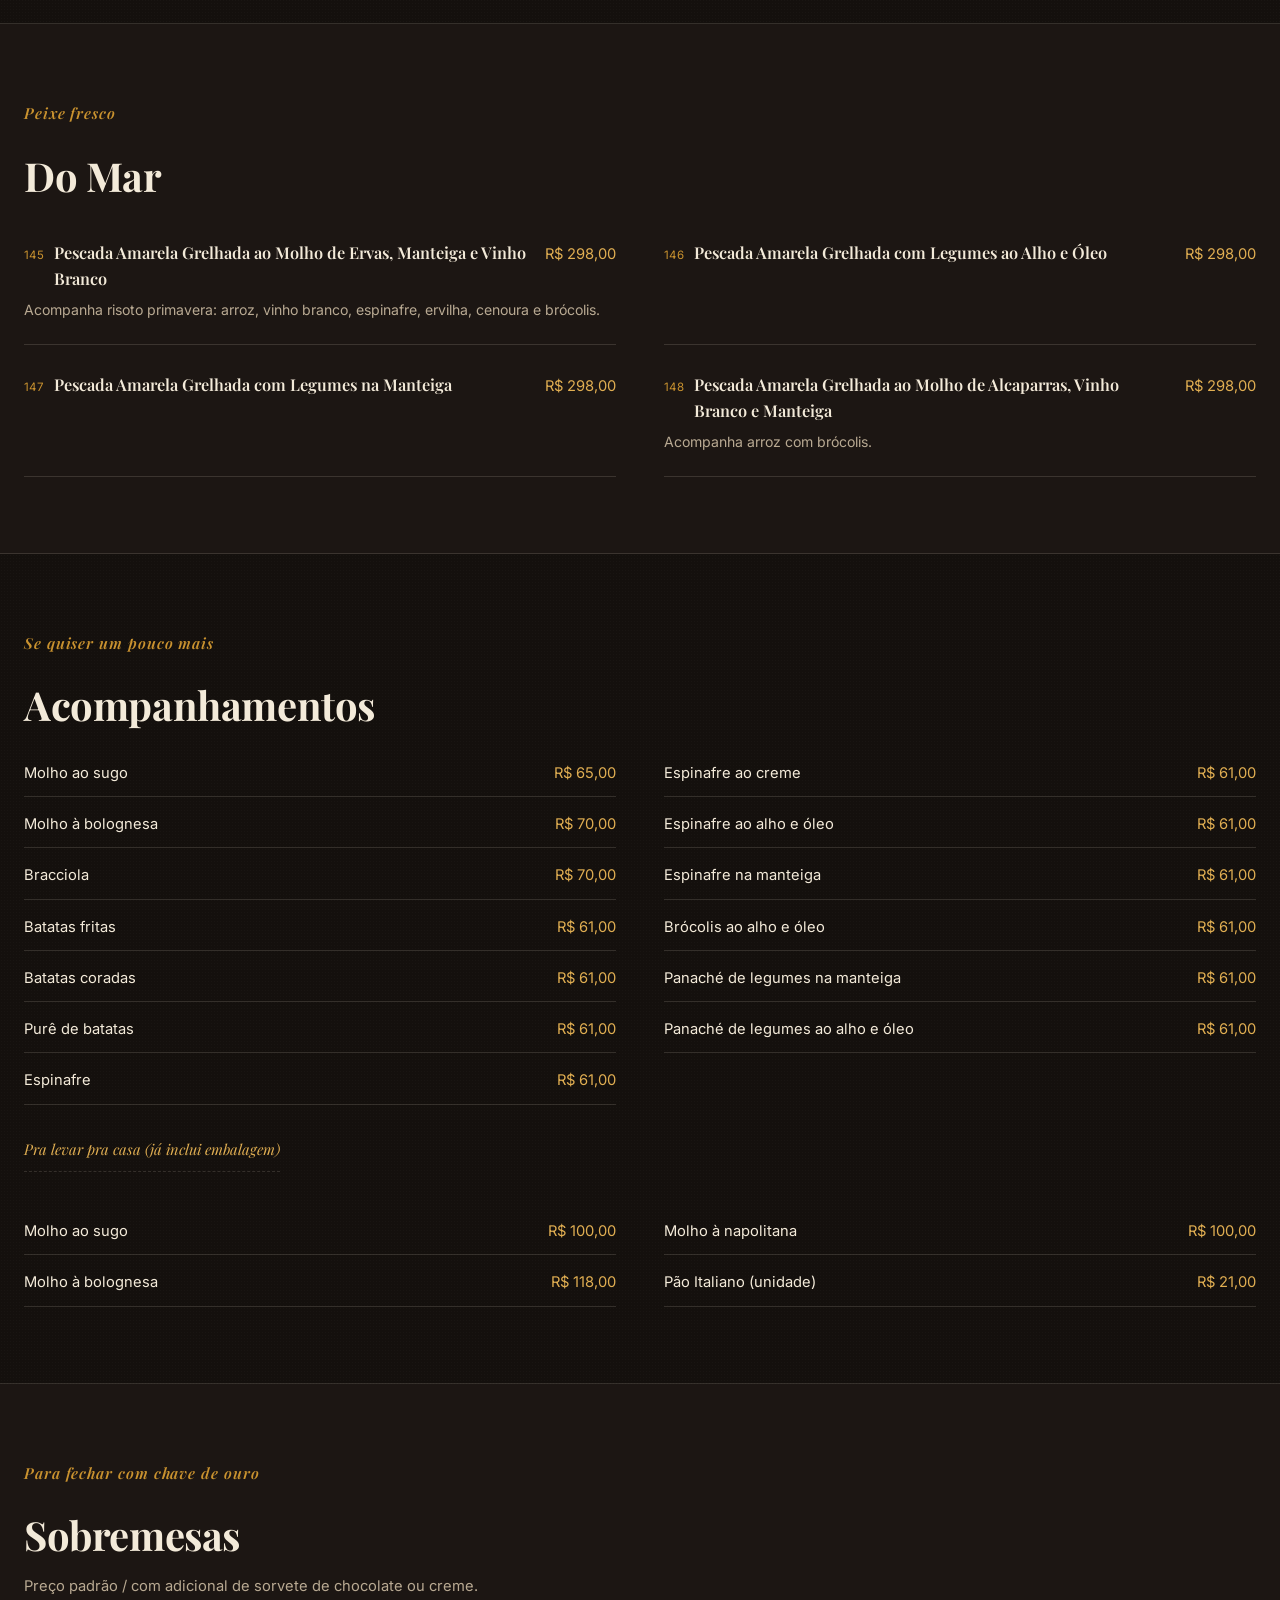
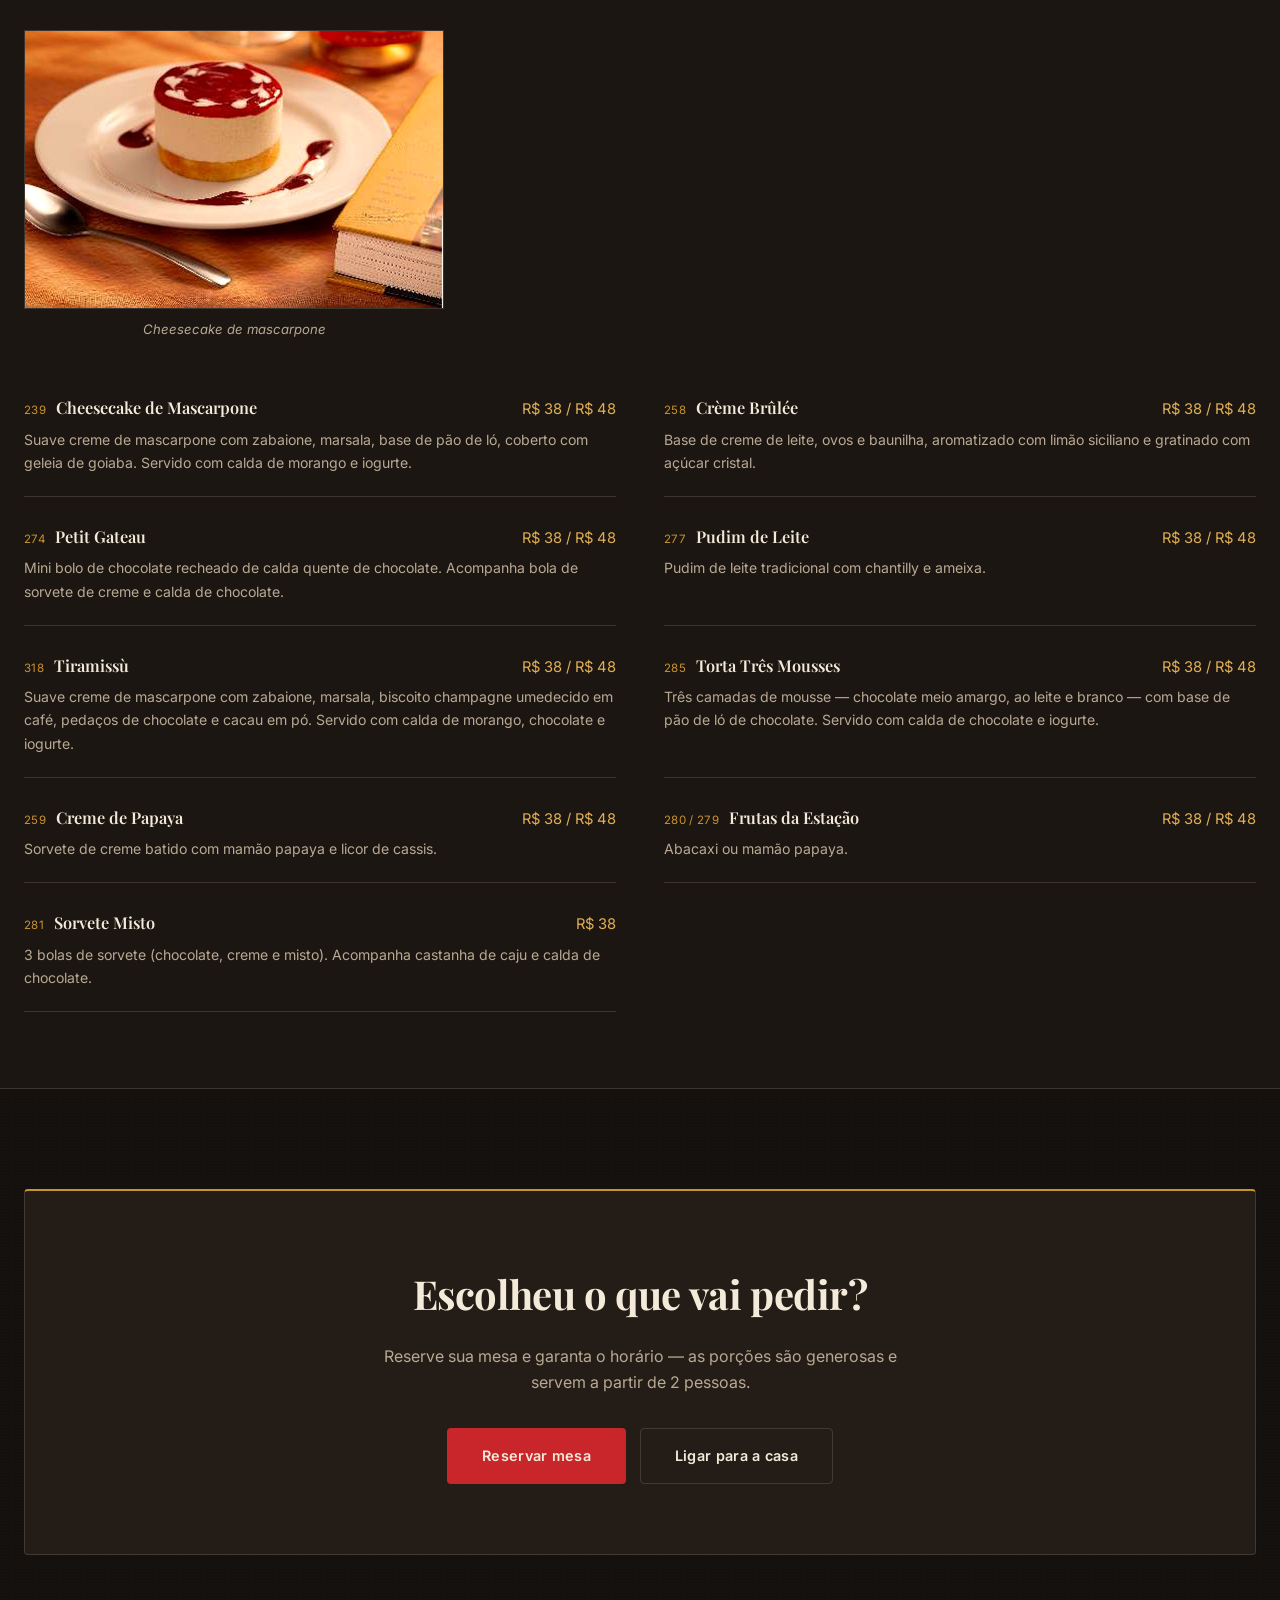
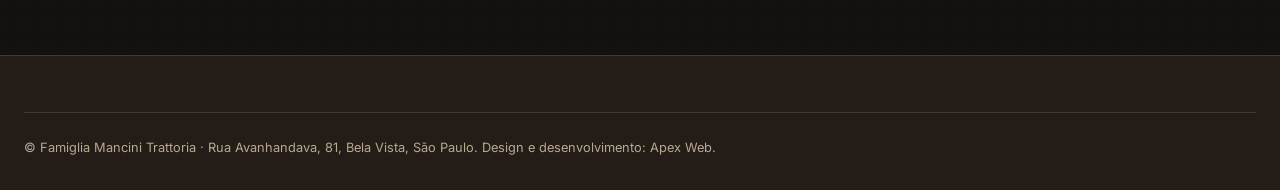
==== commit 20457024: "Remove hifens do numero de telefone exibido no site" ====
--- a/cardapio.html
+++ b/cardapio.html
@@ -34,7 +34,7 @@
       <li><a href="index.html#duvidas">Dúvidas</a></li>
     </ul>
     <div class="nav-actions">
-      <a href="https://wa.me/5511944815707?text=Ol%C3%A1!%20Vi%20a%20proposta%20de%20redesign%20do%20site%20da%20Famiglia%20Mancini%20Trattoria%20e%20gostaria%20de%20conversar%20sobre%20isso." target="_blank" rel="noopener" class="btn btn-ghost">(11) 94481-5707</a>
+      <a href="https://wa.me/5511944815707?text=Ol%C3%A1!%20Vi%20o%20site%20da%20Famiglia%20Mancini%20Trattoria%20e%20gostaria%20de%20mais%20informa%C3%A7%C3%B5es." target="_blank" rel="noopener" class="btn btn-ghost">(11) 944815707</a>
       <a href="index.html#reservas" class="btn btn-primary">Reservar mesa</a>
     </div>
   </div>
@@ -404,7 +404,7 @@
         <p>Reserve sua mesa e garanta o horário — as porções são generosas e servem a partir de 2 pessoas.</p>
         <div class="hero-actions">
           <a href="index.html#reservas" class="btn btn-primary btn-lg">Reservar mesa</a>
-          <a href="https://wa.me/5511944815707?text=Ol%C3%A1!%20Vi%20a%20proposta%20de%20redesign%20do%20site%20da%20Famiglia%20Mancini%20Trattoria%20e%20gostaria%20de%20conversar%20sobre%20isso." target="_blank" rel="noopener" class="btn btn-ghost btn-lg">Ligar para a casa</a>
+          <a href="https://wa.me/5511944815707?text=Ol%C3%A1!%20Vi%20o%20site%20da%20Famiglia%20Mancini%20Trattoria%20e%20gostaria%20de%20mais%20informa%C3%A7%C3%B5es." target="_blank" rel="noopener" class="btn btn-ghost btn-lg">Ligar para a casa</a>
         </div>
       </div>
     </div>
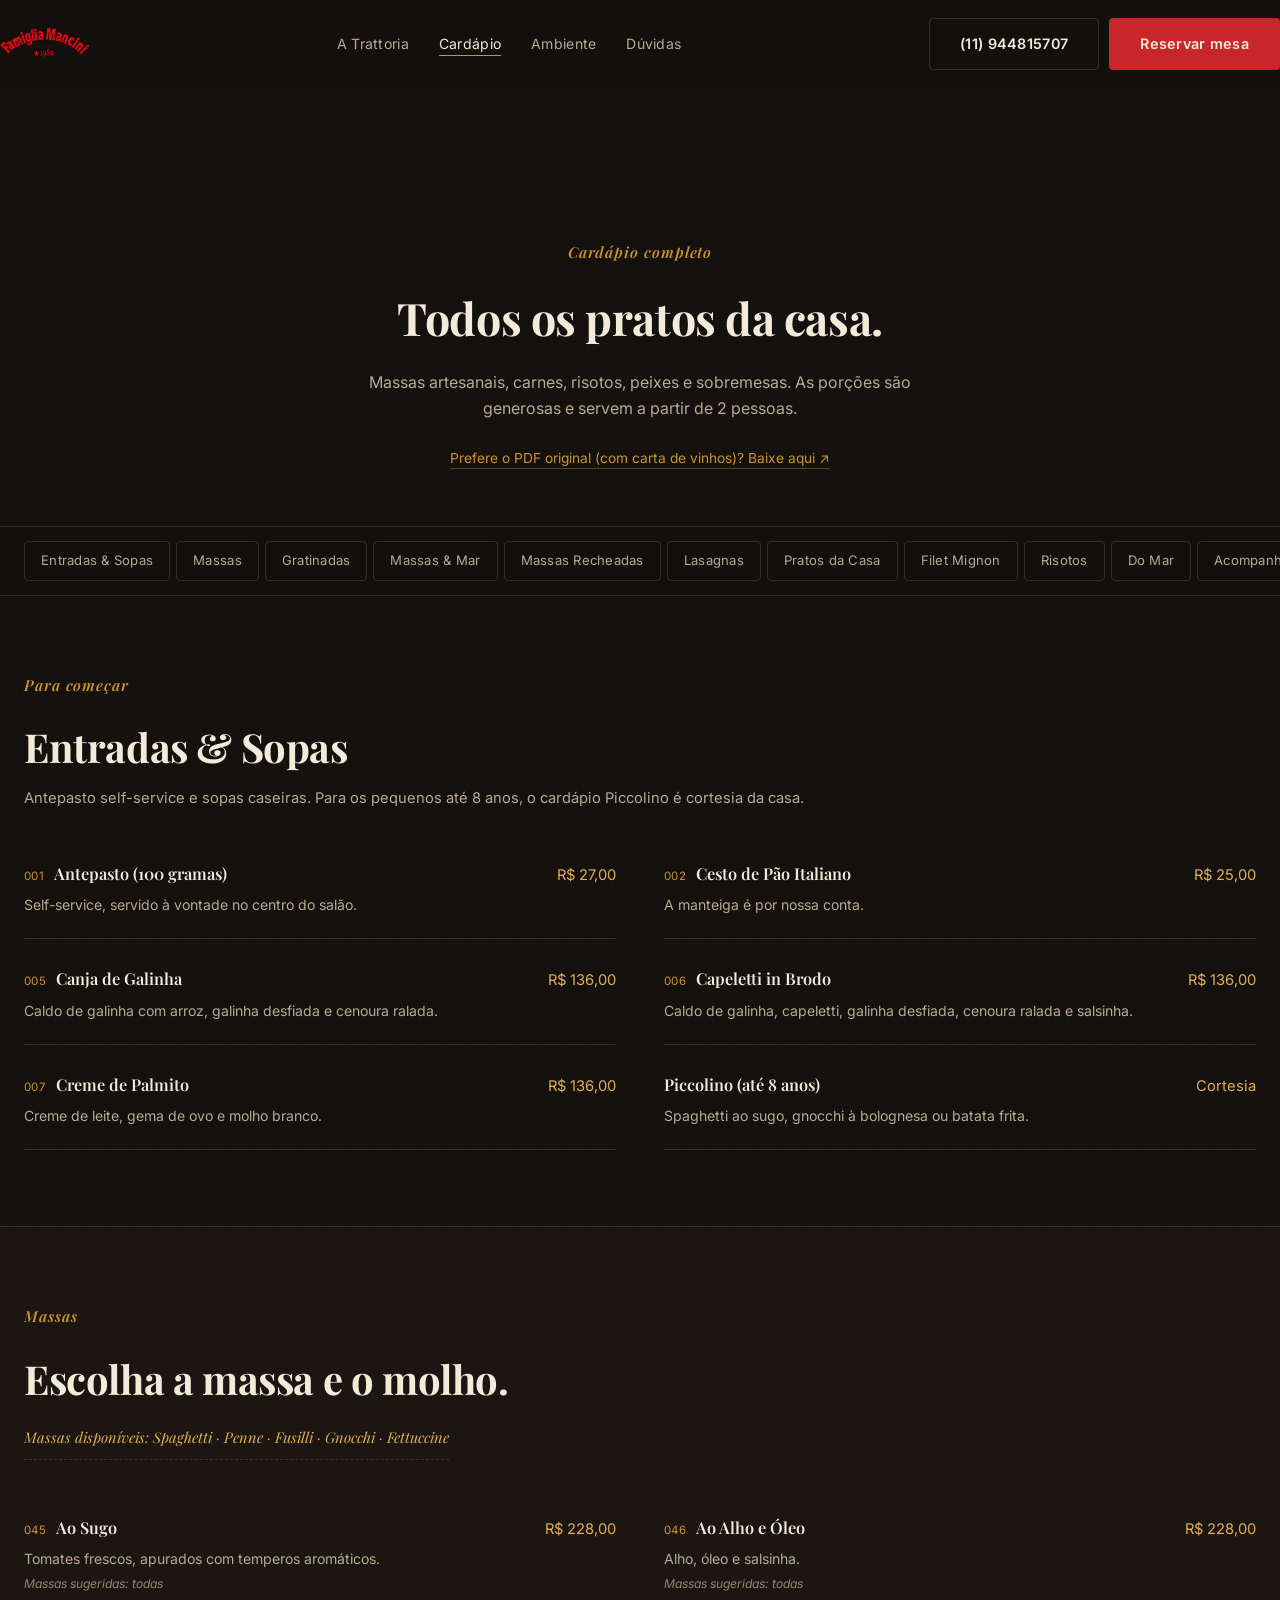
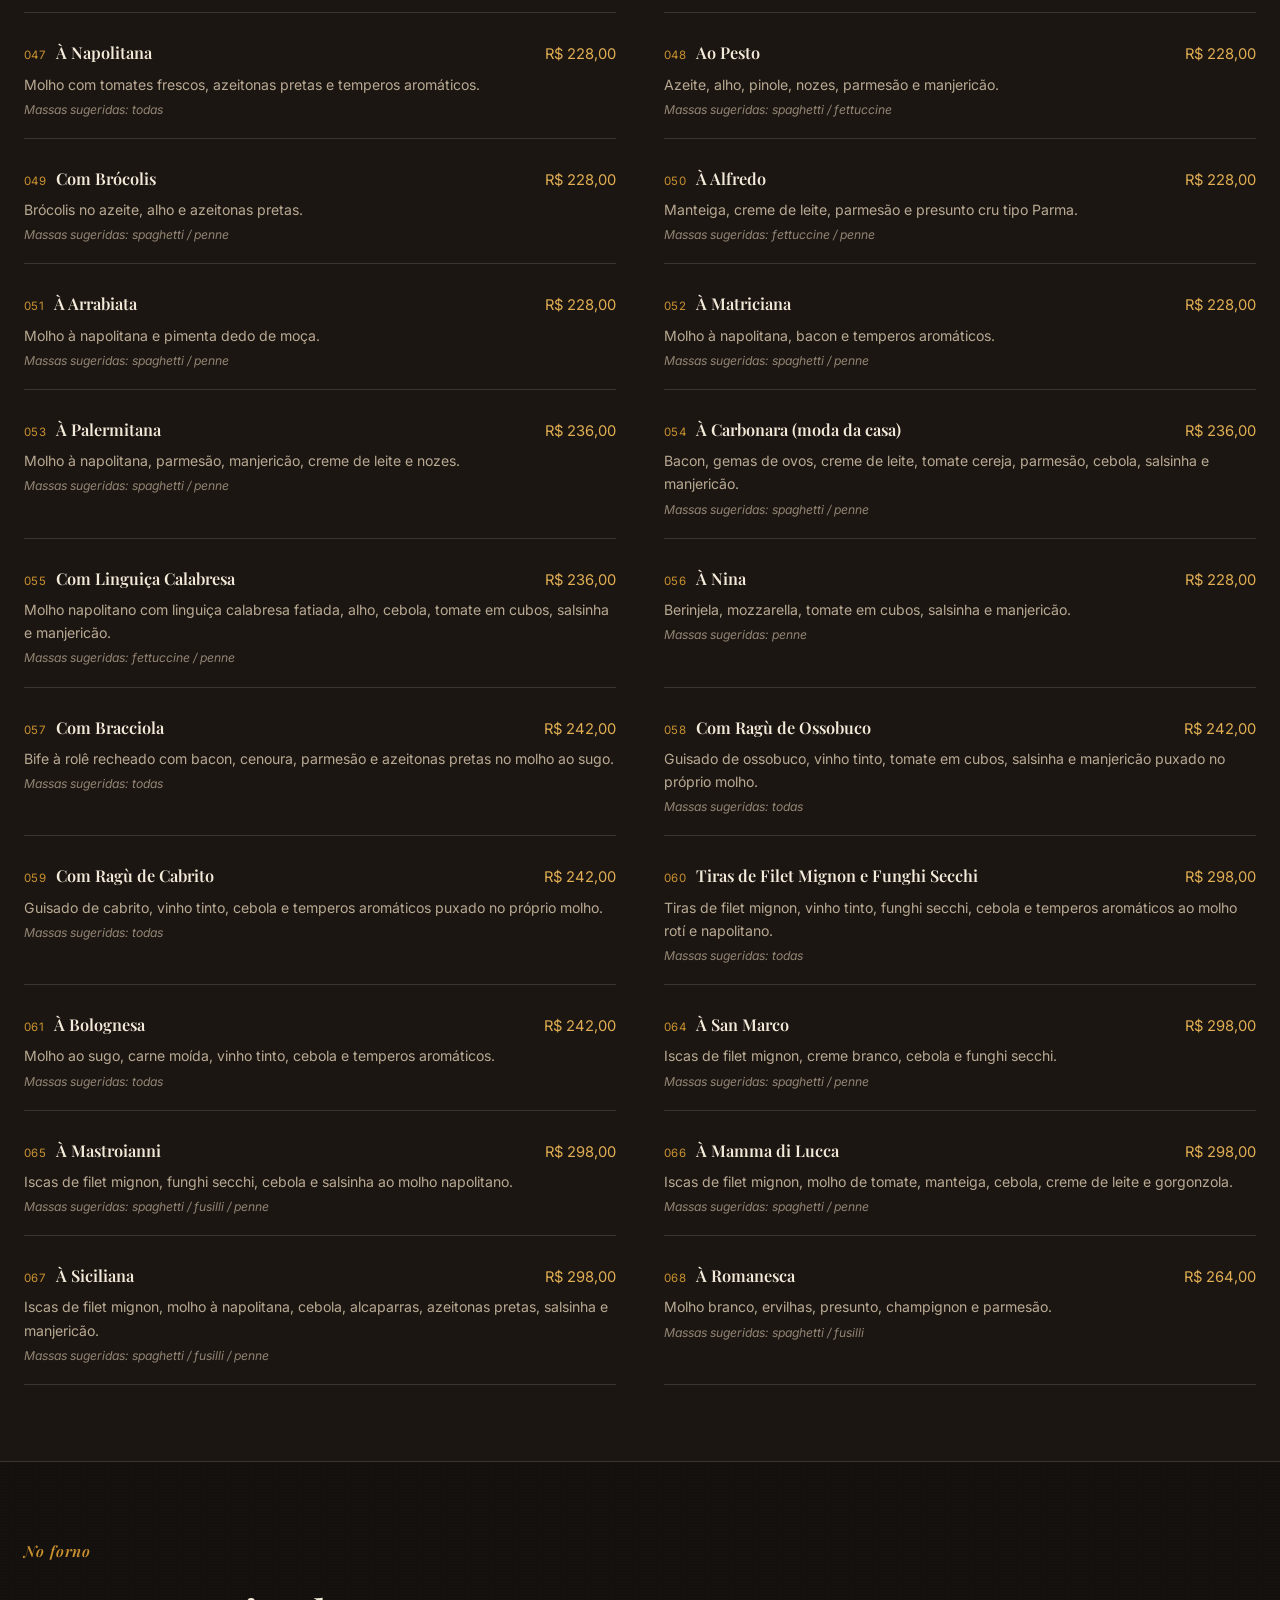
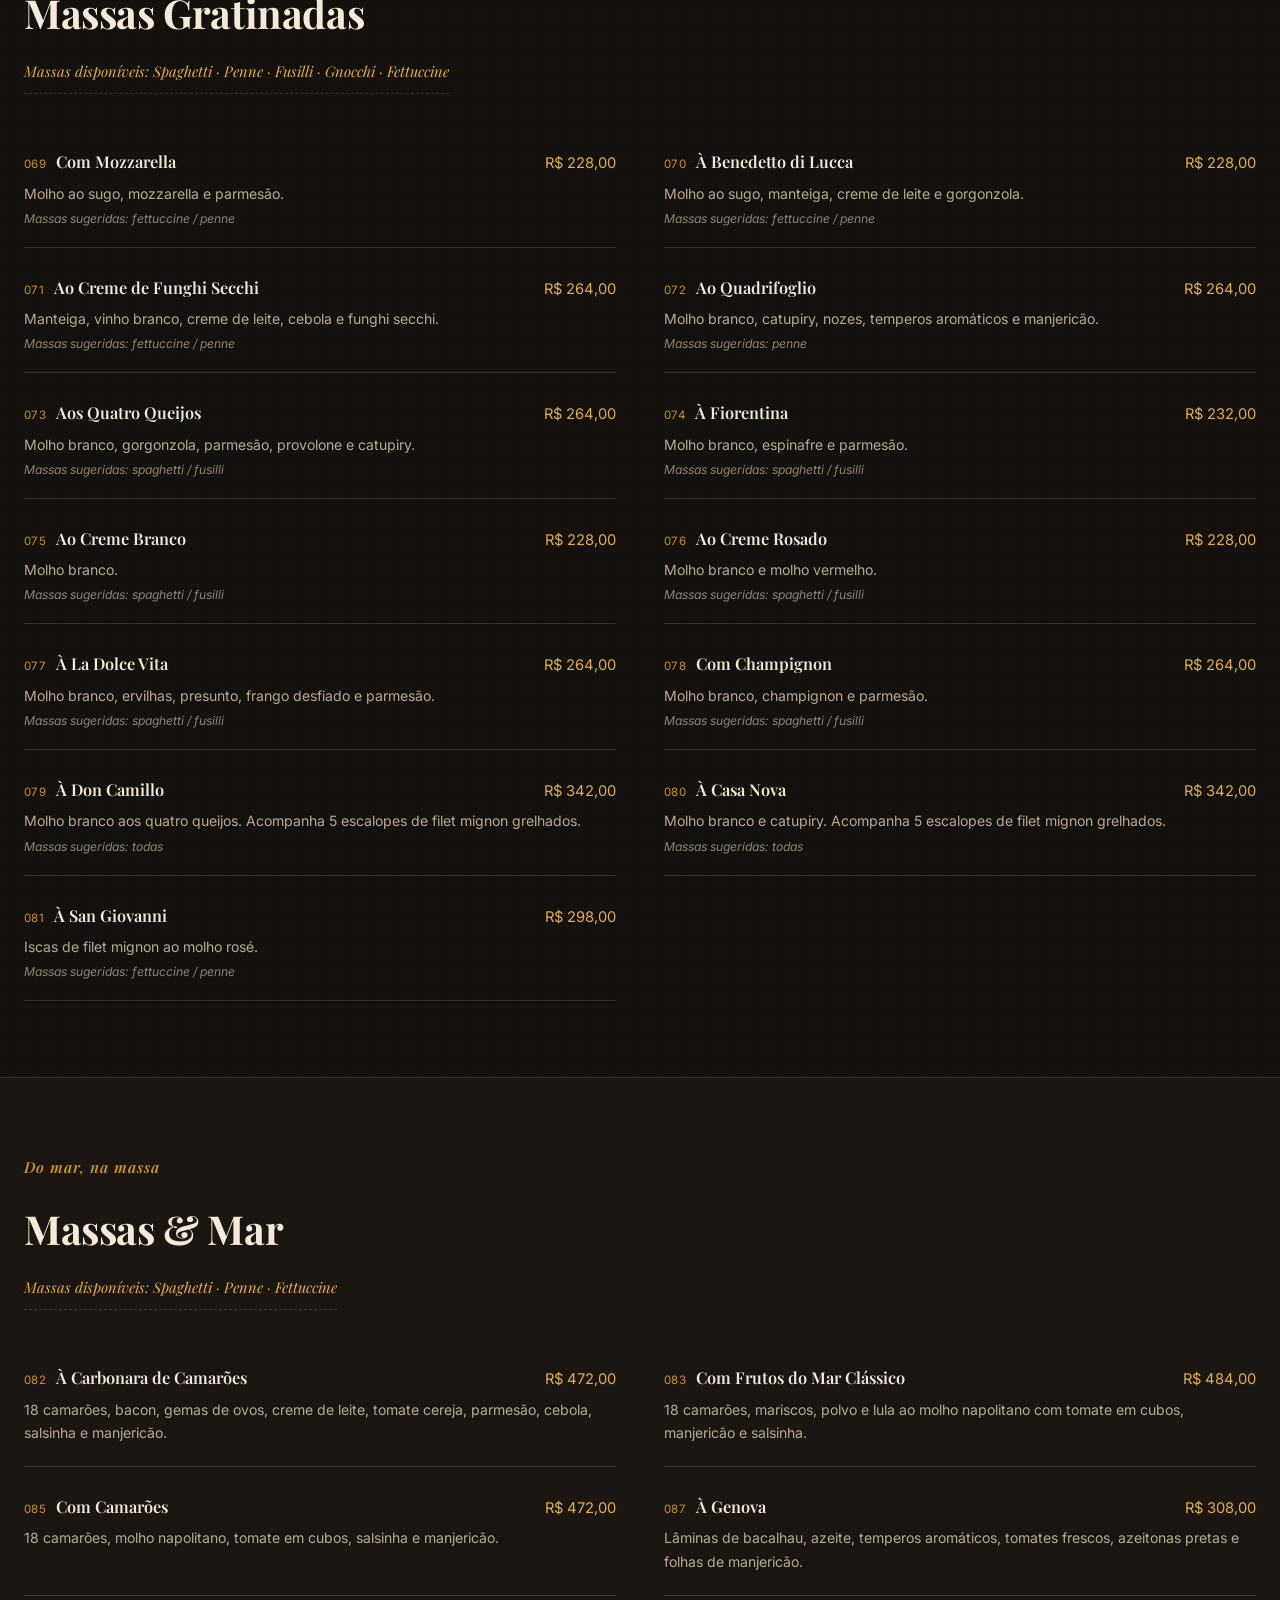
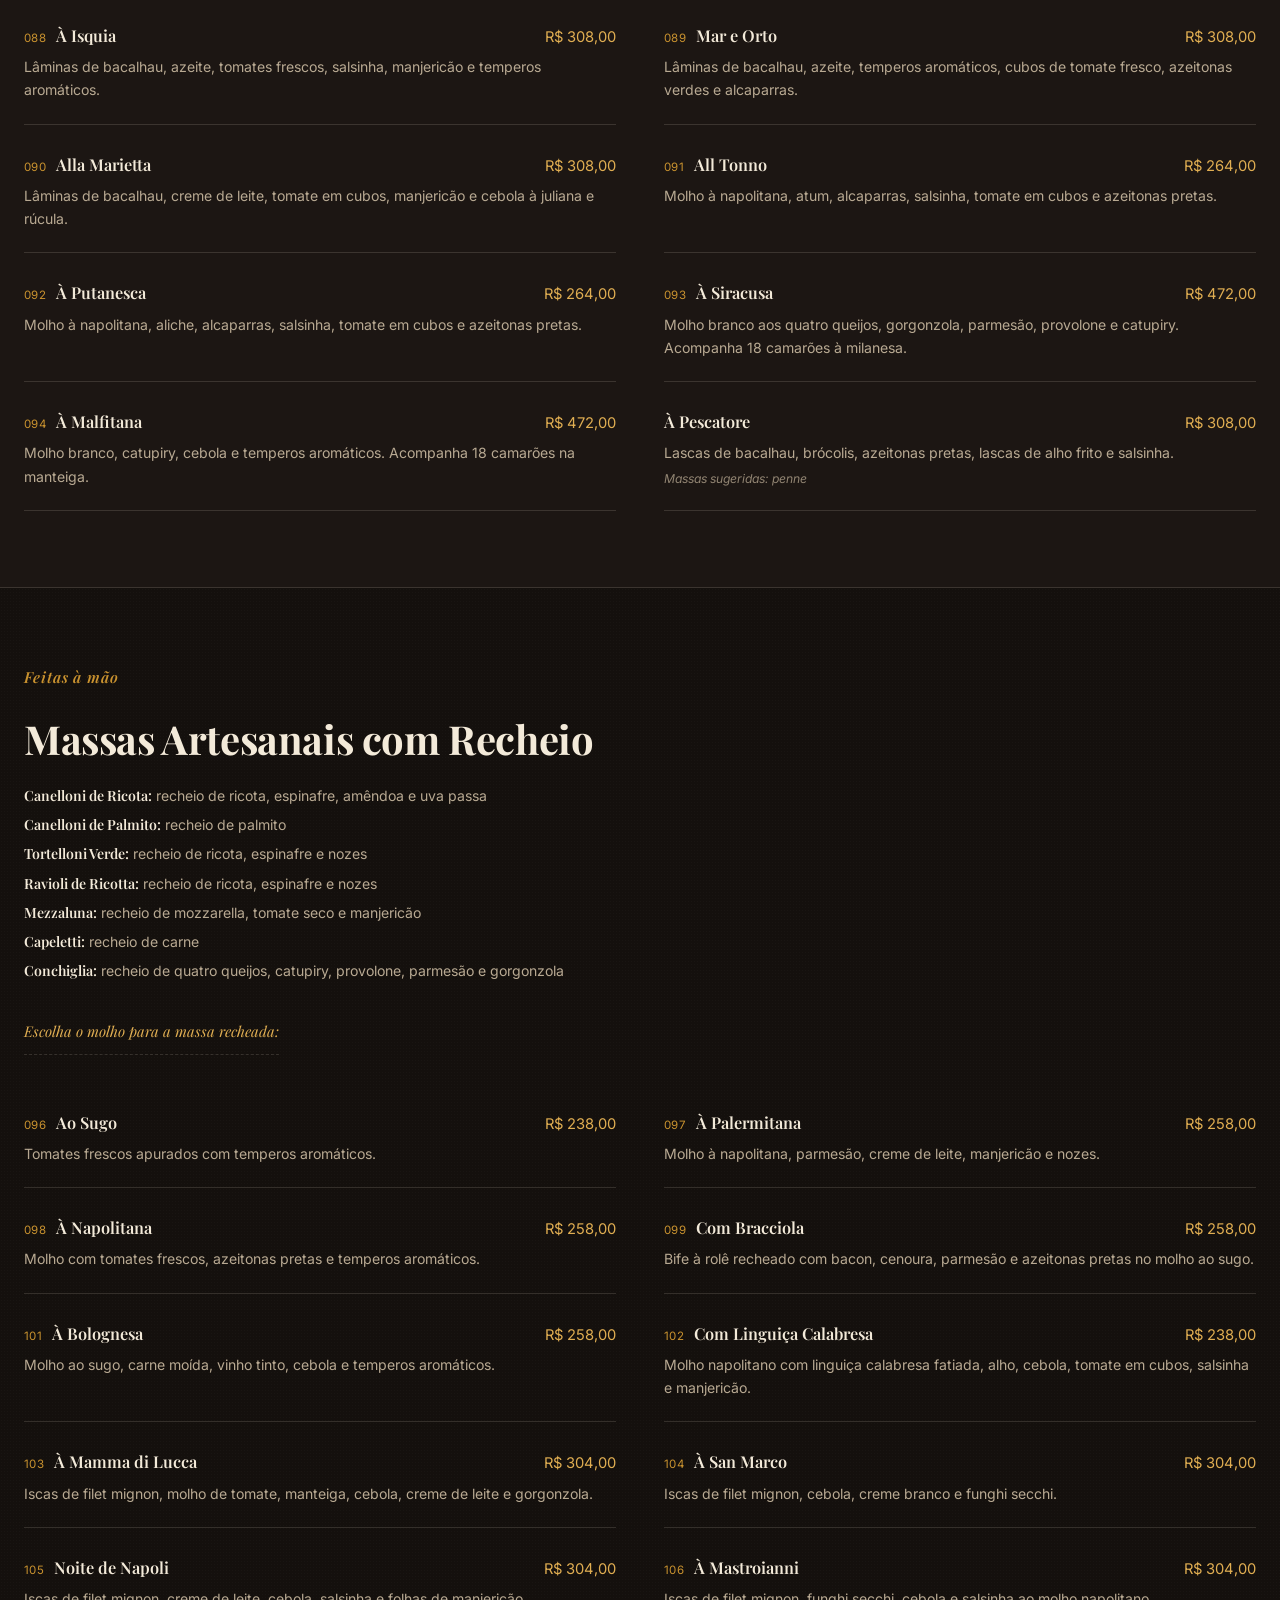
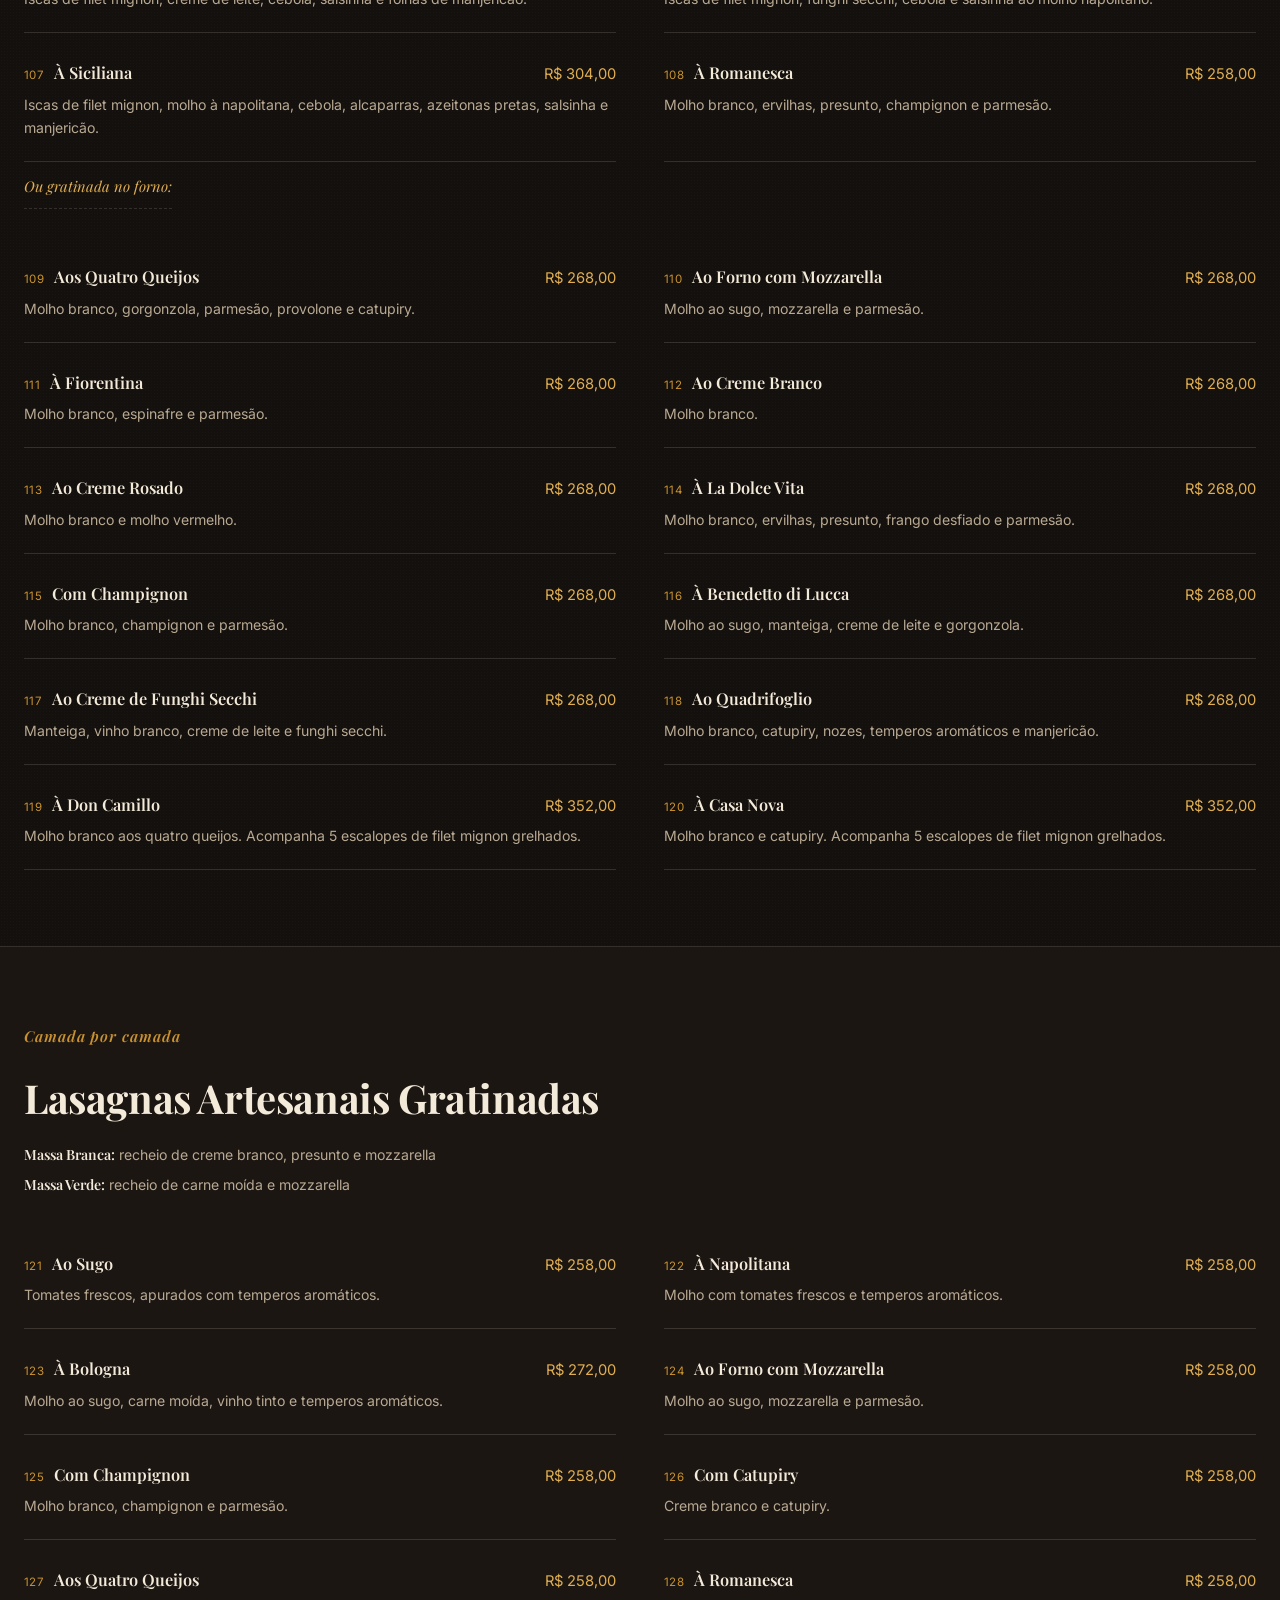
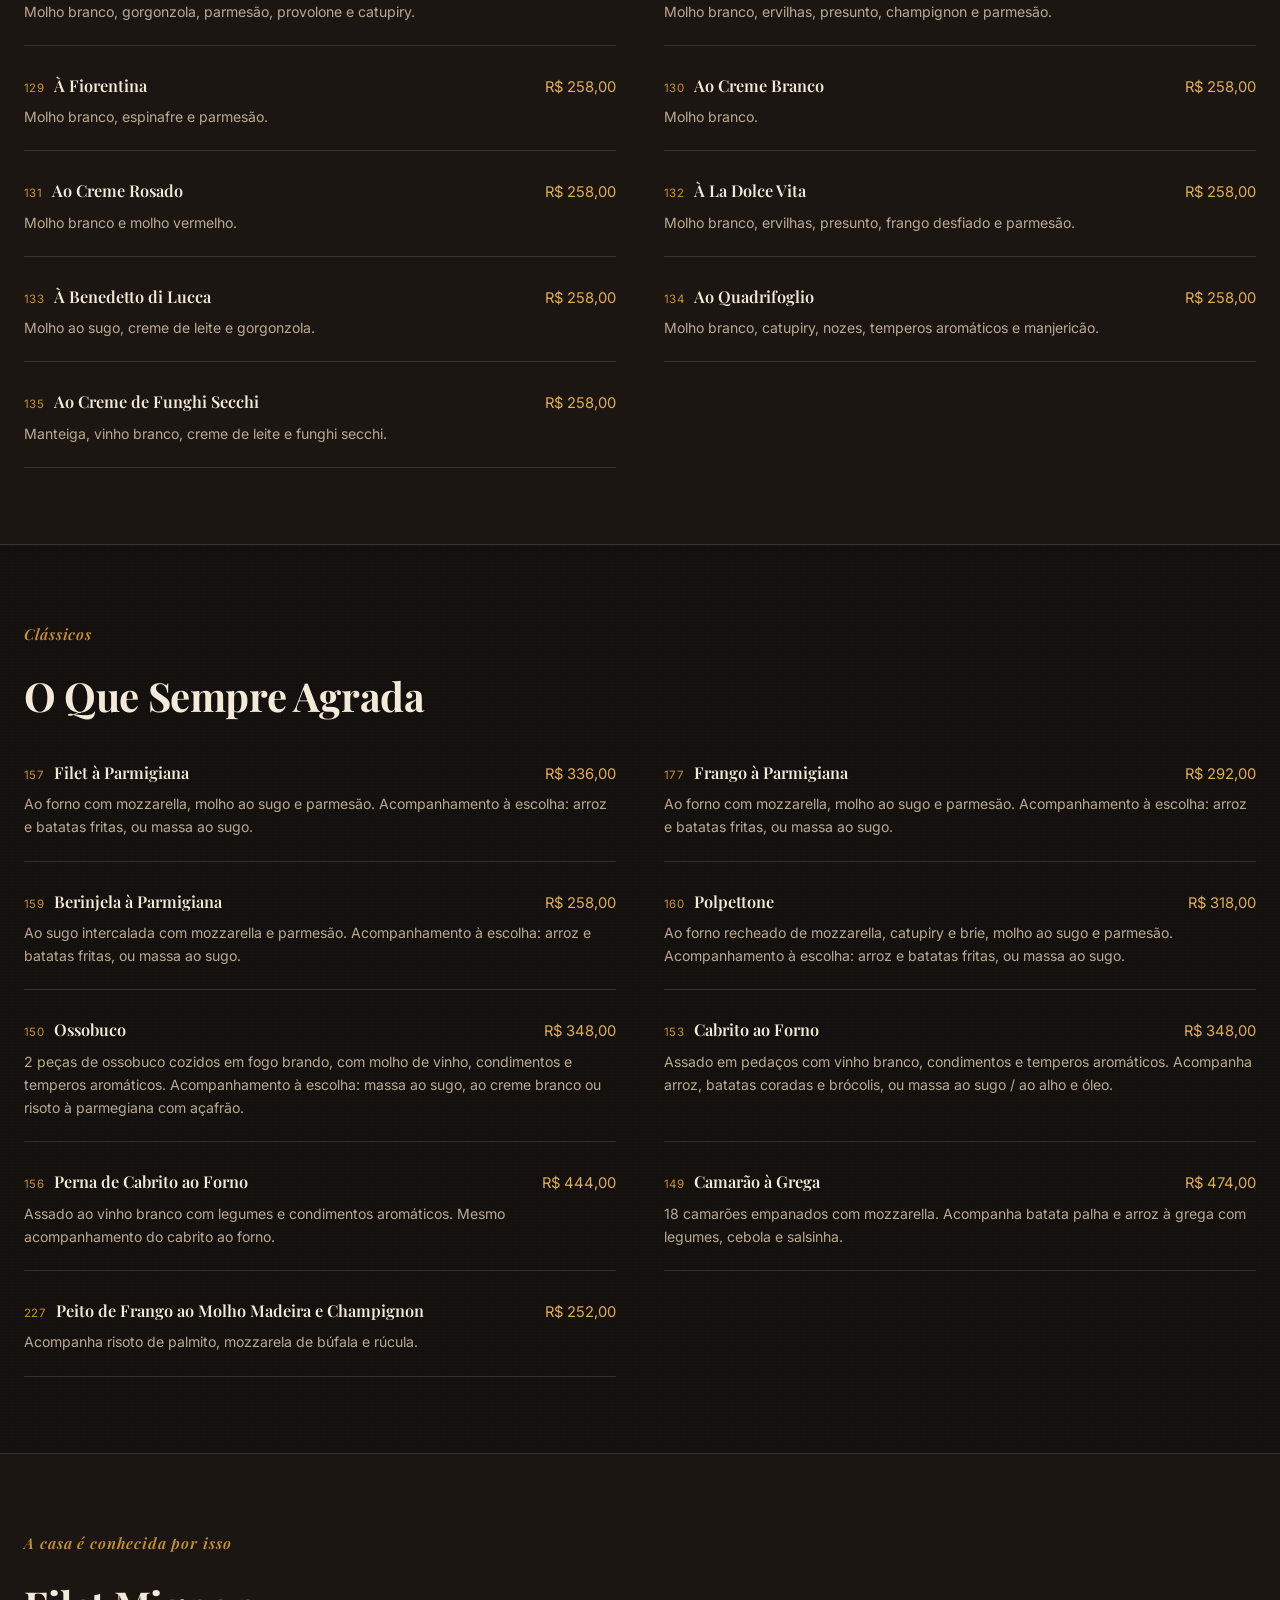
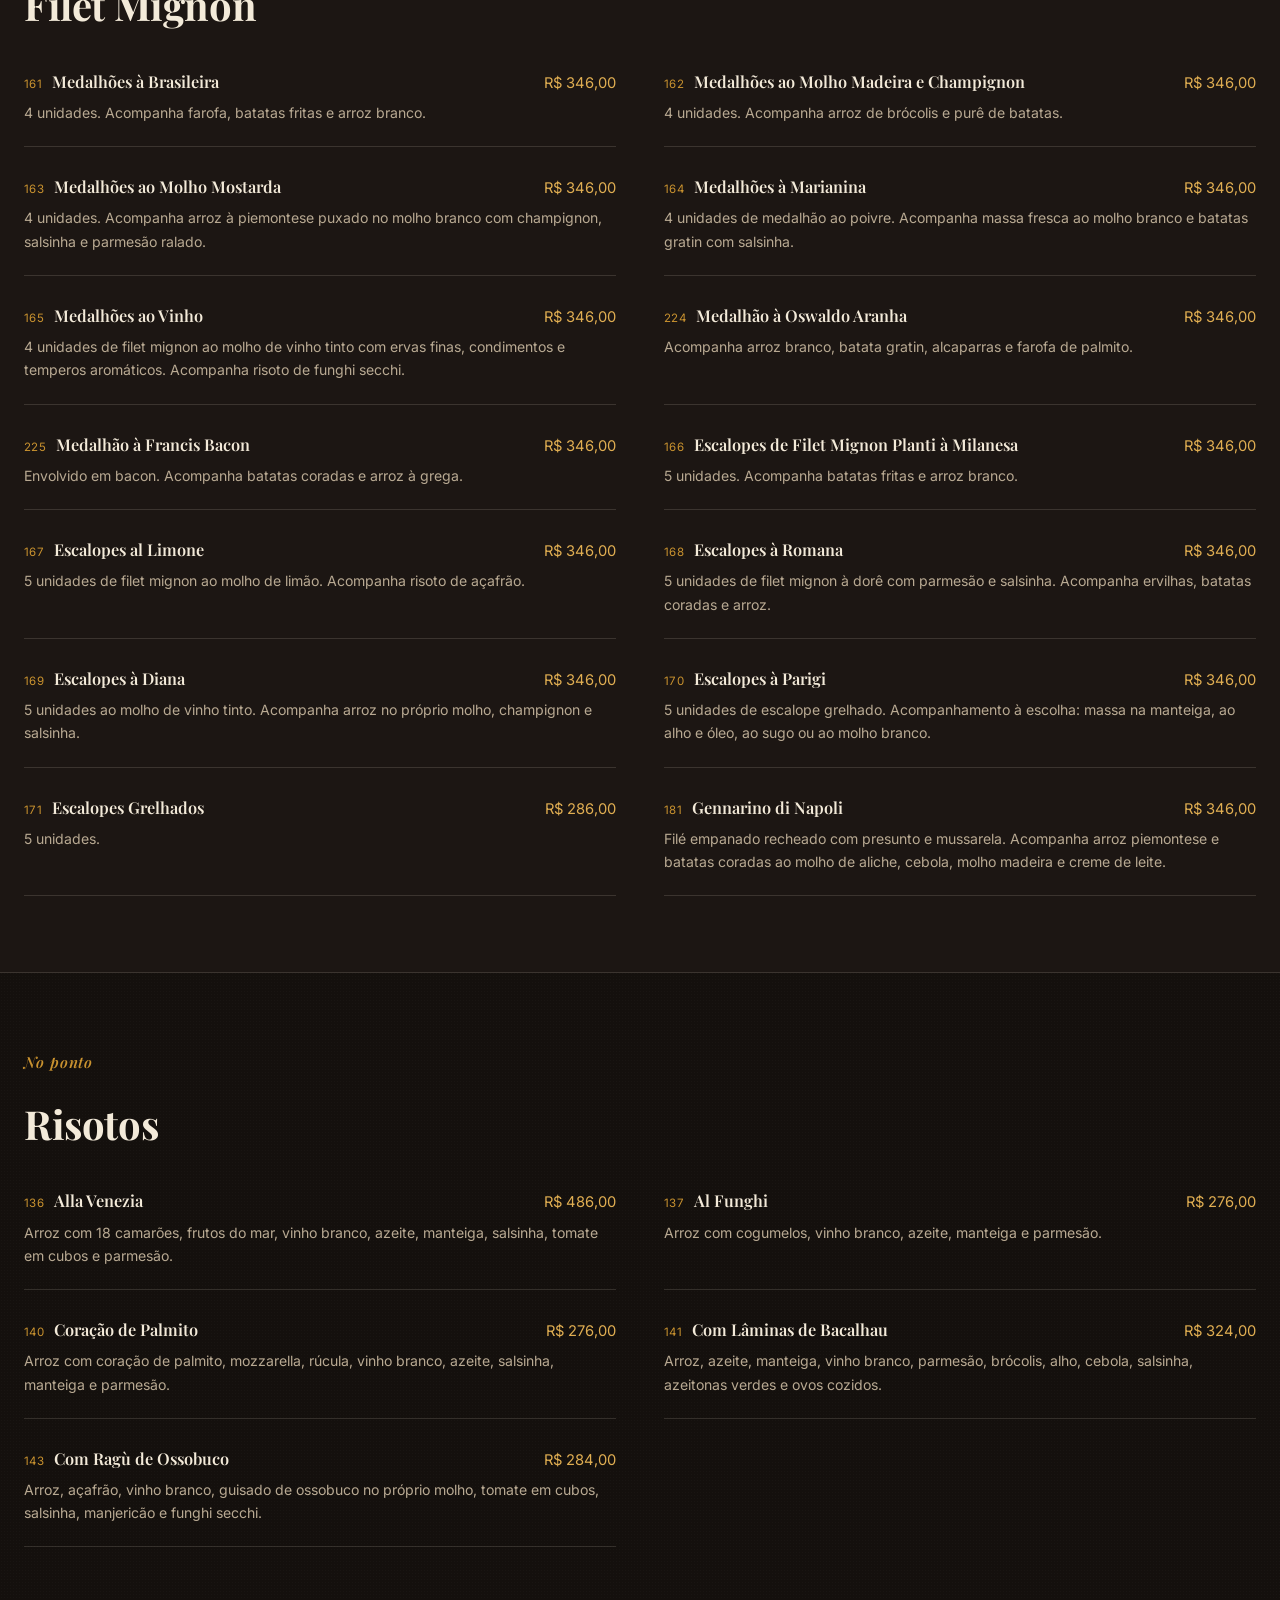
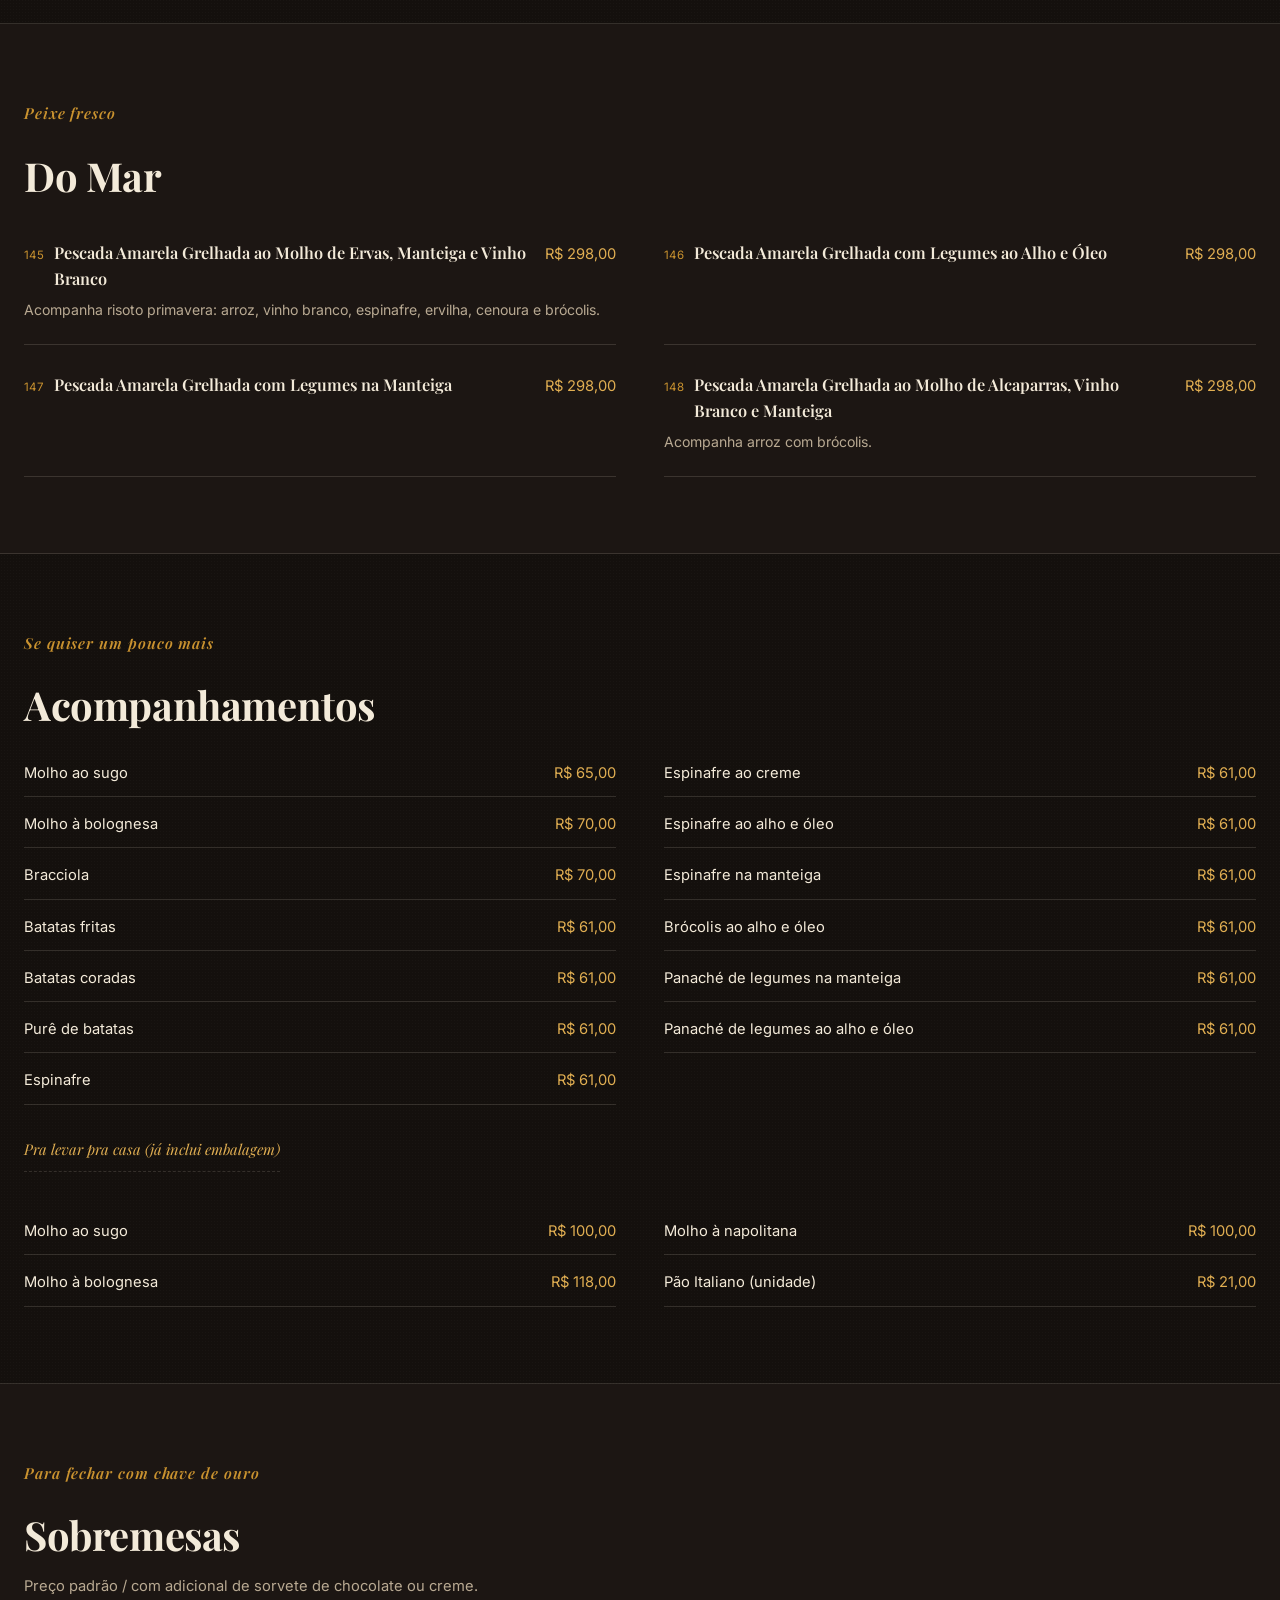
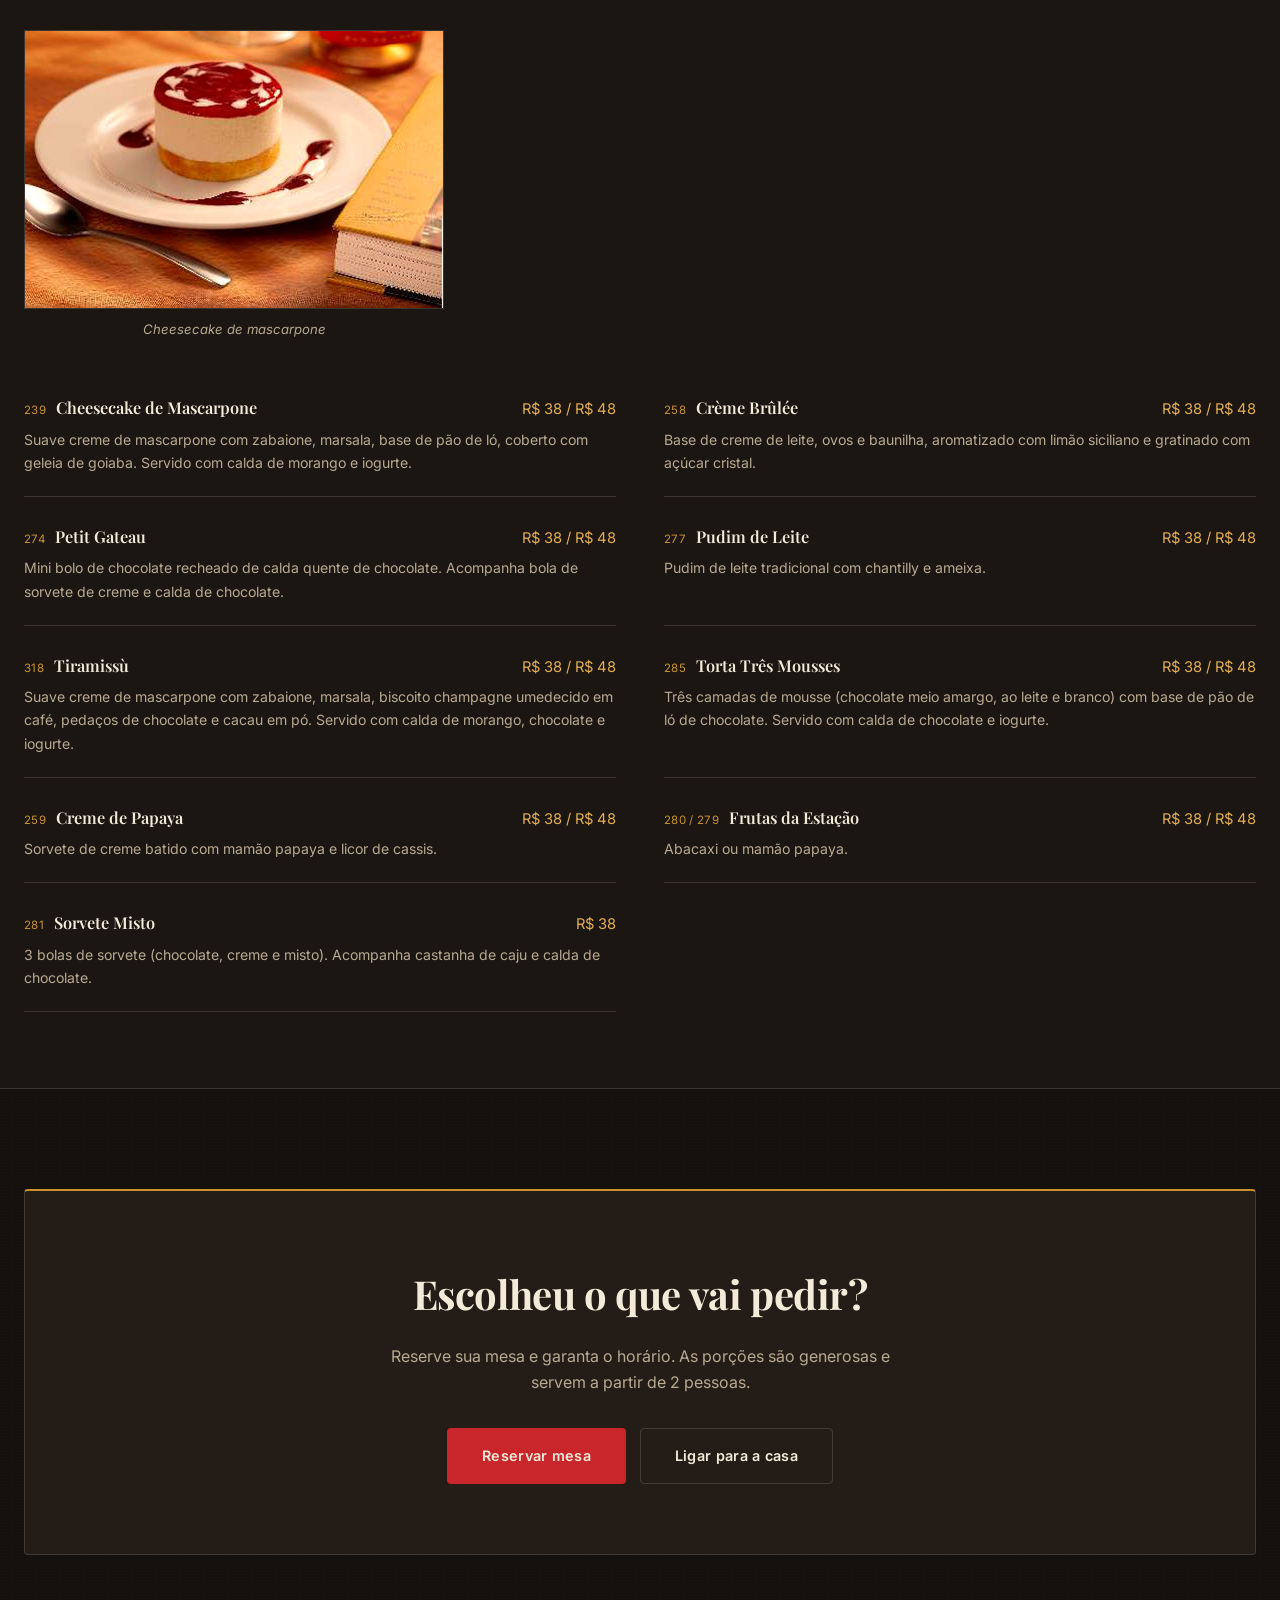
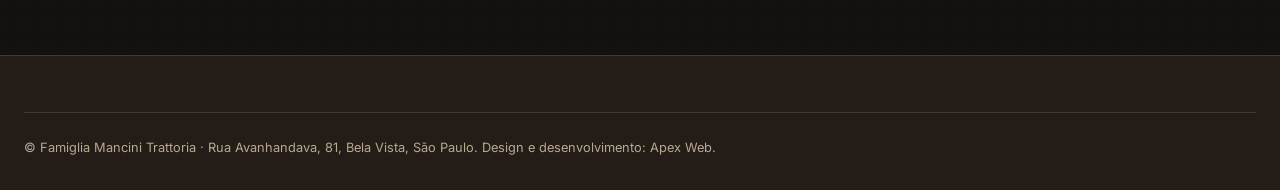
==== commit 2310709d: "Remove travessoes dos textos do site Substitui os travessoes por pontuacao equivalente (dois pontos," ====
--- a/cardapio.html
+++ b/cardapio.html
@@ -3,19 +3,19 @@
 <head>
 <meta charset="UTF-8">
 <meta name="viewport" content="width=device-width, initial-scale=1.0">
-<title>Cardápio — Famiglia Mancini Trattoria</title>
+<title>Cardápio: Famiglia Mancini Trattoria</title>
 <meta name="description" content="Cardápio completo da Famiglia Mancini Trattoria: entradas, massas, carnes, risotos, peixes e sobremesas.">
 <link rel="icon" type="image/png" sizes="32x32" href="assets/img/favicon-32.png">
 <link rel="icon" type="image/png" sizes="16x16" href="assets/img/favicon-16.png">
 <link rel="apple-touch-icon" href="assets/img/apple-touch-icon.png">
 <meta property="og:type" content="website">
-<meta property="og:title" content="Cardápio — Famiglia Mancini Trattoria">
-<meta property="og:description" content="Entradas, massas, carnes, risotos, peixes e sobremesas — cardápio completo da Trattoria.">
+<meta property="og:title" content="Cardápio: Famiglia Mancini Trattoria">
+<meta property="og:description" content="Cardápio completo da Trattoria: entradas, massas, carnes, risotos, peixes e sobremesas.">
 <meta property="og:image" content="https://trattoria-famiglia-mancini.netlify.app/assets/img/og-image.jpg">
 <meta property="og:url" content="https://trattoria-famiglia-mancini.netlify.app/cardapio.html">
 <meta name="twitter:card" content="summary_large_image">
-<meta name="twitter:title" content="Cardápio — Famiglia Mancini Trattoria">
-<meta name="twitter:description" content="Entradas, massas, carnes, risotos, peixes e sobremesas — cardápio completo da Trattoria.">
+<meta name="twitter:title" content="Cardápio: Famiglia Mancini Trattoria">
+<meta name="twitter:description" content="Cardápio completo da Trattoria: entradas, massas, carnes, risotos, peixes e sobremesas.">
 <meta name="twitter:image" content="https://trattoria-famiglia-mancini.netlify.app/assets/img/og-image.jpg">
 <link rel="preconnect" href="https://fonts.googleapis.com">
 <link rel="preconnect" href="https://fonts.gstatic.com" crossorigin>
@@ -46,7 +46,7 @@
     <div class="container">
       <span class="eyebrow">Cardápio completo</span>
       <h1>Todos os pratos da casa.</h1>
-      <p>Massas artesanais, carnes, risotos, peixes e sobremesas — as porções são generosas e servem a partir de 2 pessoas.</p>
+      <p>Massas artesanais, carnes, risotos, peixes e sobremesas. As porções são generosas e servem a partir de 2 pessoas.</p>
       <a href="https://cdn.me-qr.com/pdf/12607344.pdf?time=1712690862" target="_blank" rel="noopener" class="menu-pdf-link">Prefere o PDF original (com carta de vinhos)? Baixe aqui ↗</a>
     </div>
   </section>
@@ -97,7 +97,7 @@
           <p class="menu-item-desc">Creme de leite, gema de ovo e molho branco.</p>
         </div>
         <div class="menu-item">
-          <div class="menu-item-head"><span class="menu-item-num">—</span><h4>Piccolino (até 8 anos)</h4><span class="menu-item-price">Cortesia</span></div>
+          <div class="menu-item-head"><h4>Piccolino (até 8 anos)</h4><span class="menu-item-price">Cortesia</span></div>
           <p class="menu-item-desc">Spaghetti ao sugo, gnocchi à bolognesa ou batata frita.</p>
         </div>
       </div>
@@ -182,7 +182,7 @@
         <div class="menu-item"><div class="menu-item-head"><span class="menu-item-num">092</span><h4>À Putanesca</h4><span class="menu-item-price">R$ 264,00</span></div><p class="menu-item-desc">Molho à napolitana, aliche, alcaparras, salsinha, tomate em cubos e azeitonas pretas.</p></div>
         <div class="menu-item"><div class="menu-item-head"><span class="menu-item-num">093</span><h4>À Siracusa</h4><span class="menu-item-price">R$ 472,00</span></div><p class="menu-item-desc">Molho branco aos quatro queijos, gorgonzola, parmesão, provolone e catupiry. Acompanha 18 camarões à milanesa.</p></div>
         <div class="menu-item"><div class="menu-item-head"><span class="menu-item-num">094</span><h4>À Malfitana</h4><span class="menu-item-price">R$ 472,00</span></div><p class="menu-item-desc">Molho branco, catupiry, cebola e temperos aromáticos. Acompanha 18 camarões na manteiga.</p></div>
-        <div class="menu-item"><div class="menu-item-head"><span class="menu-item-num">—</span><h4>À Pescatore</h4><span class="menu-item-price">R$ 308,00</span></div><p class="menu-item-desc">Lascas de bacalhau, brócolis, azeitonas pretas, lascas de alho frito e salsinha.</p><p class="menu-item-tag">Massas sugeridas: penne</p></div>
+        <div class="menu-item"><div class="menu-item-head"><h4>À Pescatore</h4><span class="menu-item-price">R$ 308,00</span></div><p class="menu-item-desc">Lascas de bacalhau, brócolis, azeitonas pretas, lascas de alho frito e salsinha.</p><p class="menu-item-tag">Massas sugeridas: penne</p></div>
       </div>
     </div>
   </section>
@@ -194,13 +194,13 @@
         <h2>Massas Artesanais com Recheio</h2>
       </div>
       <ul class="menu-fillings">
-        <li><strong>Canelloni de Ricota</strong> — recheio de ricota, espinafre, amêndoa e uva passa</li>
-        <li><strong>Canelloni de Palmito</strong> — recheio de palmito</li>
-        <li><strong>Tortelloni Verde</strong> — recheio de ricota, espinafre e nozes</li>
-        <li><strong>Ravioli de Ricotta</strong> — recheio de ricota, espinafre e nozes</li>
-        <li><strong>Mezzaluna</strong> — recheio de mozzarella, tomate seco e manjericão</li>
-        <li><strong>Capeletti</strong> — recheio de carne</li>
-        <li><strong>Conchiglia</strong> — recheio de quatro queijos, catupiry, provolone, parmesão e gorgonzola</li>
+        <li><strong>Canelloni de Ricota:</strong> recheio de ricota, espinafre, amêndoa e uva passa</li>
+        <li><strong>Canelloni de Palmito:</strong> recheio de palmito</li>
+        <li><strong>Tortelloni Verde:</strong> recheio de ricota, espinafre e nozes</li>
+        <li><strong>Ravioli de Ricotta:</strong> recheio de ricota, espinafre e nozes</li>
+        <li><strong>Mezzaluna:</strong> recheio de mozzarella, tomate seco e manjericão</li>
+        <li><strong>Capeletti:</strong> recheio de carne</li>
+        <li><strong>Conchiglia:</strong> recheio de quatro queijos, catupiry, provolone, parmesão e gorgonzola</li>
       </ul>
       <span class="menu-note">Escolha o molho para a massa recheada:</span>
       <div class="menu-grid">
@@ -242,8 +242,8 @@
         <h2>Lasagnas Artesanais Gratinadas</h2>
       </div>
       <ul class="menu-fillings">
-        <li><strong>Massa Branca</strong> — recheio de creme branco, presunto e mozzarella</li>
-        <li><strong>Massa Verde</strong> — recheio de carne moída e mozzarella</li>
+        <li><strong>Massa Branca:</strong> recheio de creme branco, presunto e mozzarella</li>
+        <li><strong>Massa Verde:</strong> recheio de carne moída e mozzarella</li>
       </ul>
       <div class="menu-grid">
         <div class="menu-item"><div class="menu-item-head"><span class="menu-item-num">121</span><h4>Ao Sugo</h4><span class="menu-item-price">R$ 258,00</span></div><p class="menu-item-desc">Tomates frescos, apurados com temperos aromáticos.</p></div>
@@ -389,7 +389,7 @@
         <div class="menu-item"><div class="menu-item-head"><span class="menu-item-num">274</span><h4>Petit Gateau</h4><span class="menu-item-price">R$ 38 / R$ 48</span></div><p class="menu-item-desc">Mini bolo de chocolate recheado de calda quente de chocolate. Acompanha bola de sorvete de creme e calda de chocolate.</p></div>
         <div class="menu-item"><div class="menu-item-head"><span class="menu-item-num">277</span><h4>Pudim de Leite</h4><span class="menu-item-price">R$ 38 / R$ 48</span></div><p class="menu-item-desc">Pudim de leite tradicional com chantilly e ameixa.</p></div>
         <div class="menu-item"><div class="menu-item-head"><span class="menu-item-num">318</span><h4>Tiramissù</h4><span class="menu-item-price">R$ 38 / R$ 48</span></div><p class="menu-item-desc">Suave creme de mascarpone com zabaione, marsala, biscoito champagne umedecido em café, pedaços de chocolate e cacau em pó. Servido com calda de morango, chocolate e iogurte.</p></div>
-        <div class="menu-item"><div class="menu-item-head"><span class="menu-item-num">285</span><h4>Torta Três Mousses</h4><span class="menu-item-price">R$ 38 / R$ 48</span></div><p class="menu-item-desc">Três camadas de mousse — chocolate meio amargo, ao leite e branco — com base de pão de ló de chocolate. Servido com calda de chocolate e iogurte.</p></div>
+        <div class="menu-item"><div class="menu-item-head"><span class="menu-item-num">285</span><h4>Torta Três Mousses</h4><span class="menu-item-price">R$ 38 / R$ 48</span></div><p class="menu-item-desc">Três camadas de mousse (chocolate meio amargo, ao leite e branco) com base de pão de ló de chocolate. Servido com calda de chocolate e iogurte.</p></div>
         <div class="menu-item"><div class="menu-item-head"><span class="menu-item-num">259</span><h4>Creme de Papaya</h4><span class="menu-item-price">R$ 38 / R$ 48</span></div><p class="menu-item-desc">Sorvete de creme batido com mamão papaya e licor de cassis.</p></div>
         <div class="menu-item"><div class="menu-item-head"><span class="menu-item-num">280 / 279</span><h4>Frutas da Estação</h4><span class="menu-item-price">R$ 38 / R$ 48</span></div><p class="menu-item-desc">Abacaxi ou mamão papaya.</p></div>
         <div class="menu-item"><div class="menu-item-head"><span class="menu-item-num">281</span><h4>Sorvete Misto</h4><span class="menu-item-price">R$ 38</span></div><p class="menu-item-desc">3 bolas de sorvete (chocolate, creme e misto). Acompanha castanha de caju e calda de chocolate.</p></div>
@@ -401,7 +401,7 @@
     <div class="container">
       <div class="cta-card">
         <h2>Escolheu o que vai pedir?</h2>
-        <p>Reserve sua mesa e garanta o horário — as porções são generosas e servem a partir de 2 pessoas.</p>
+        <p>Reserve sua mesa e garanta o horário. As porções são generosas e servem a partir de 2 pessoas.</p>
         <div class="hero-actions">
           <a href="index.html#reservas" class="btn btn-primary btn-lg">Reservar mesa</a>
           <a href="https://wa.me/5511944815707?text=Ol%C3%A1!%20Vi%20o%20site%20da%20Famiglia%20Mancini%20Trattoria%20e%20gostaria%20de%20mais%20informa%C3%A7%C3%B5es." target="_blank" rel="noopener" class="btn btn-ghost btn-lg">Ligar para a casa</a>
